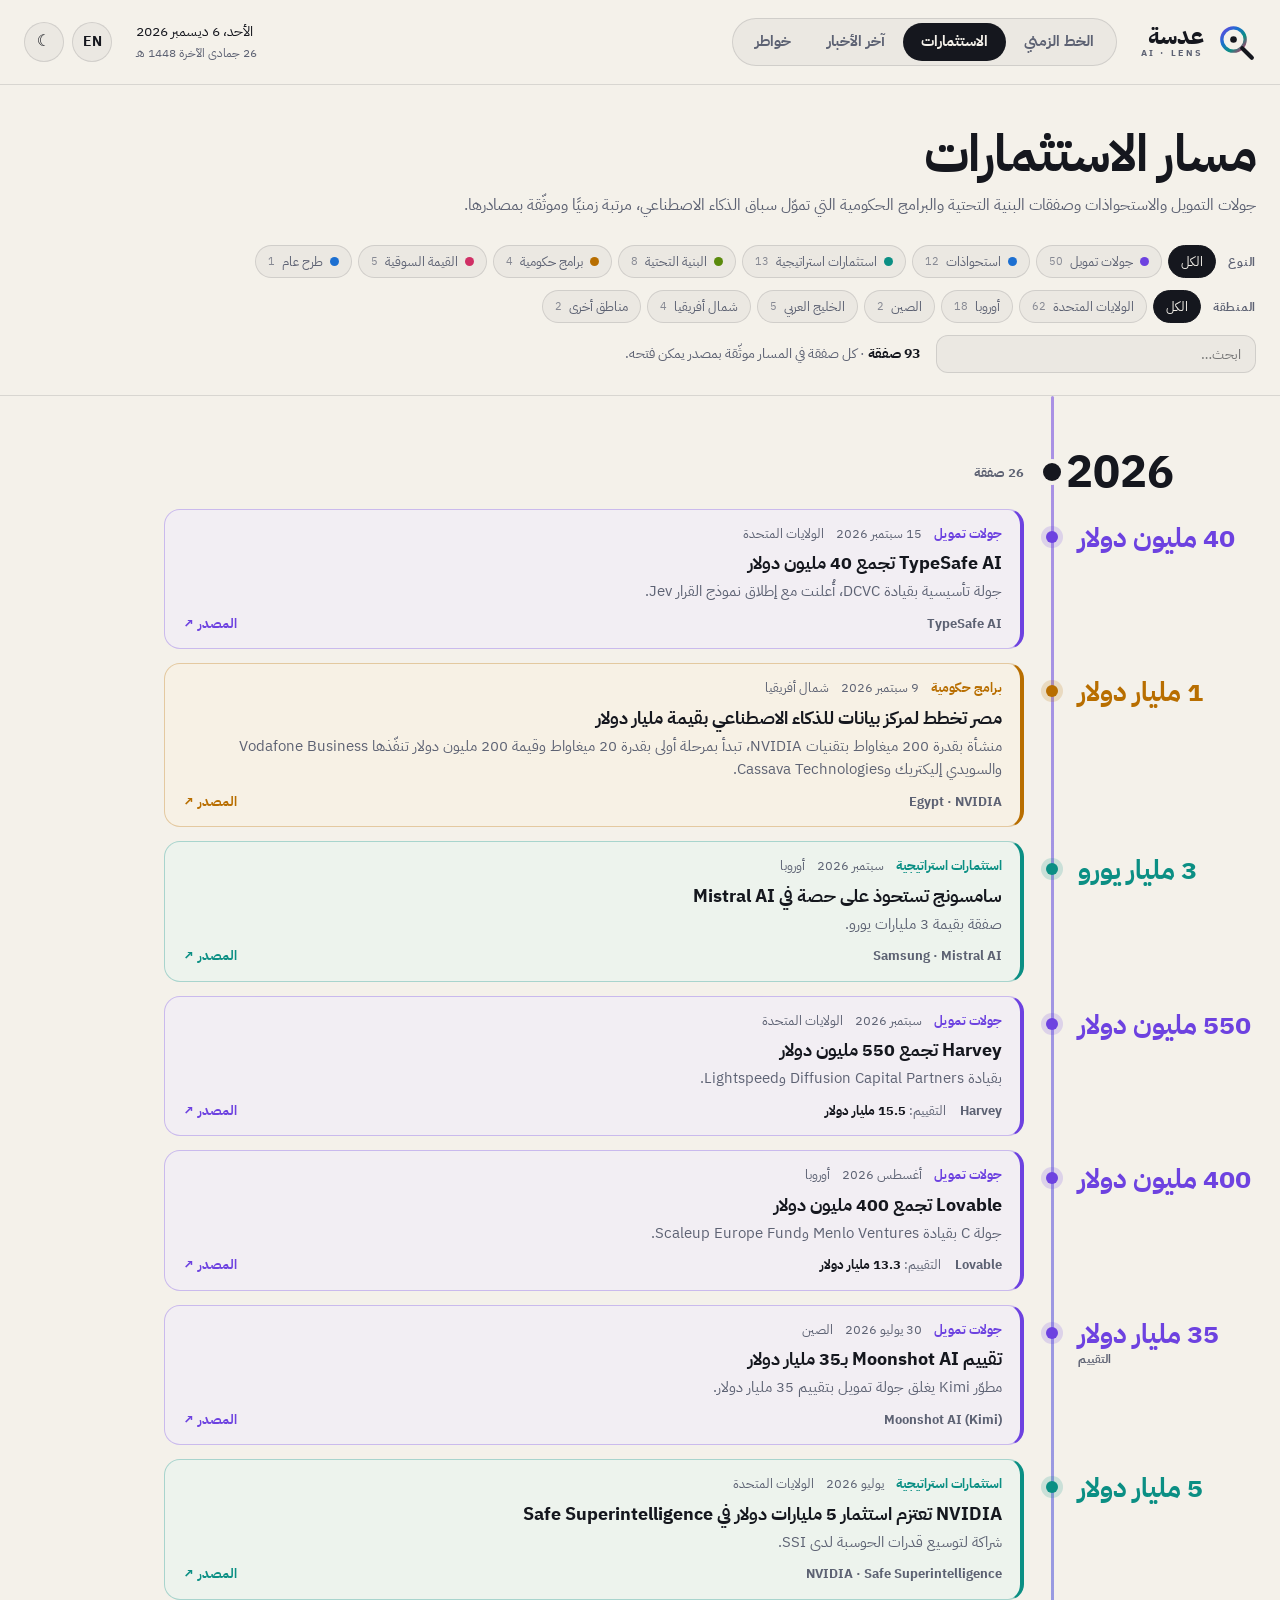
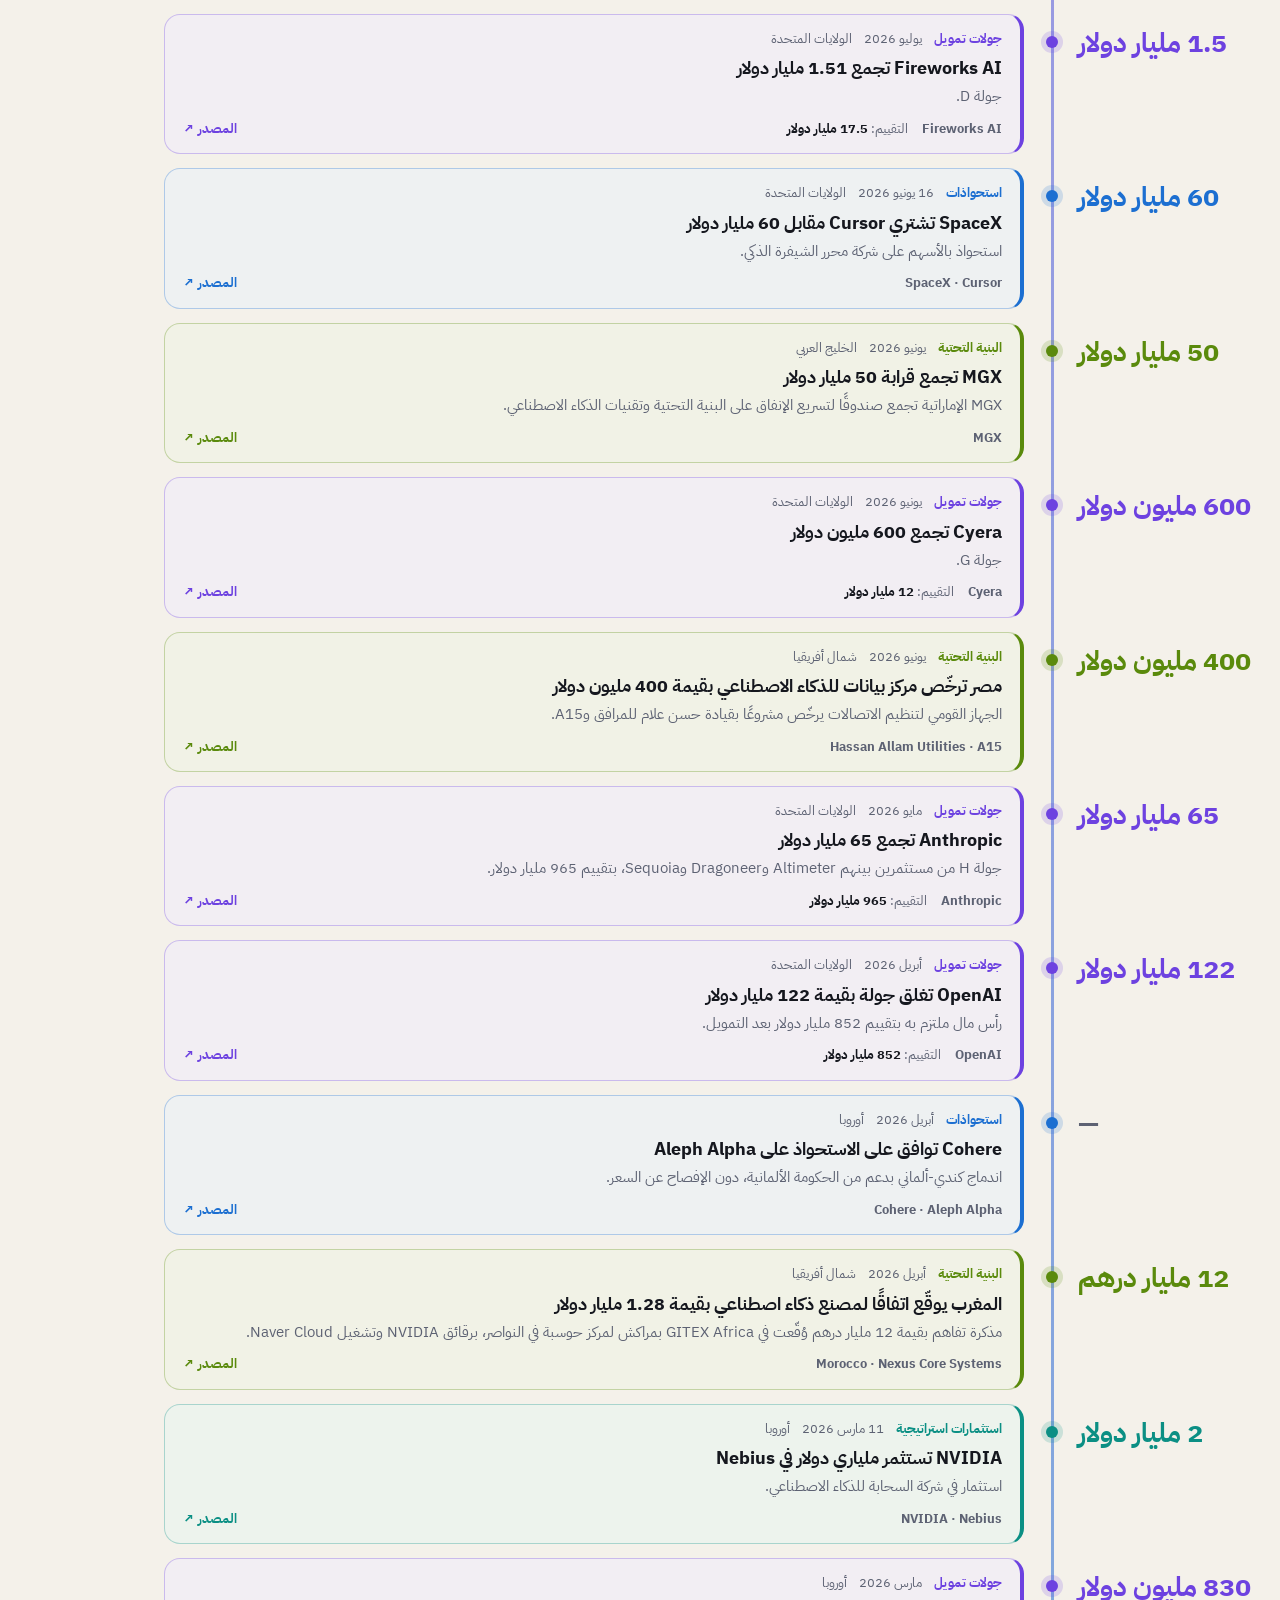
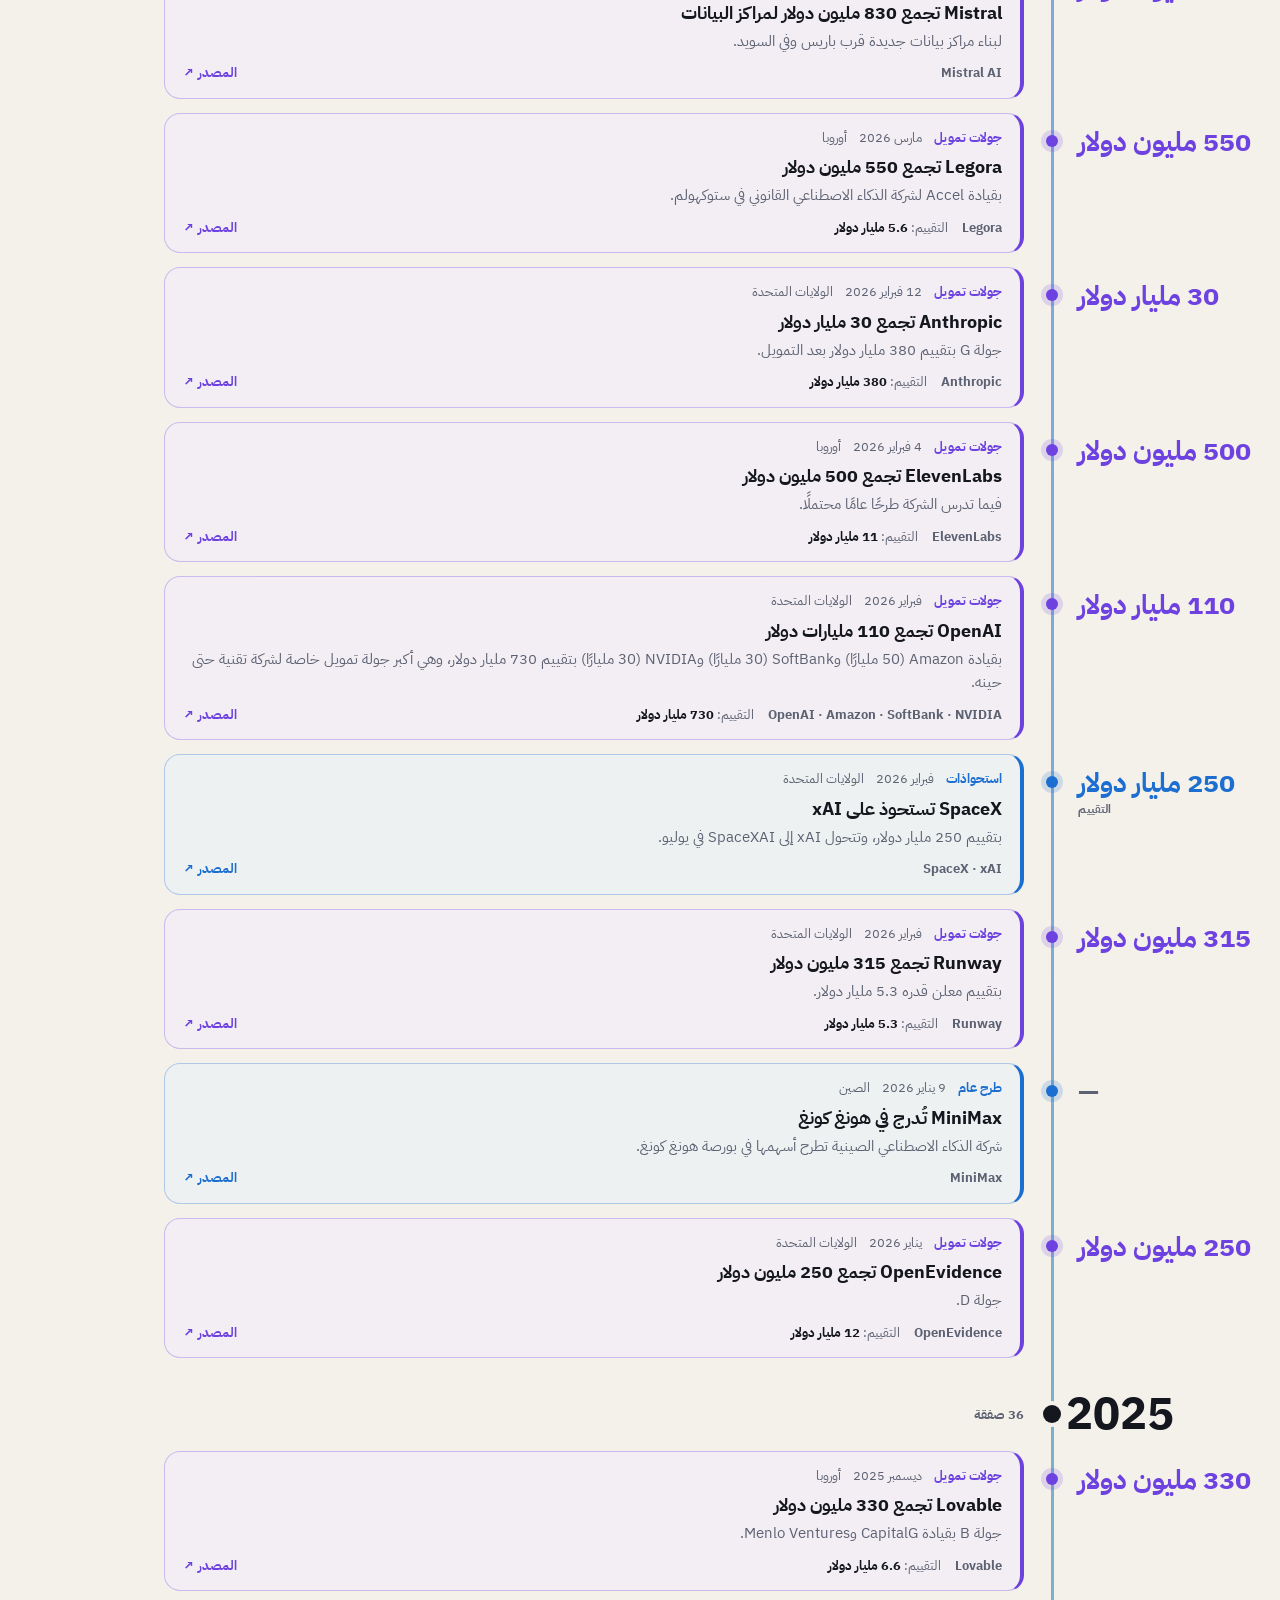
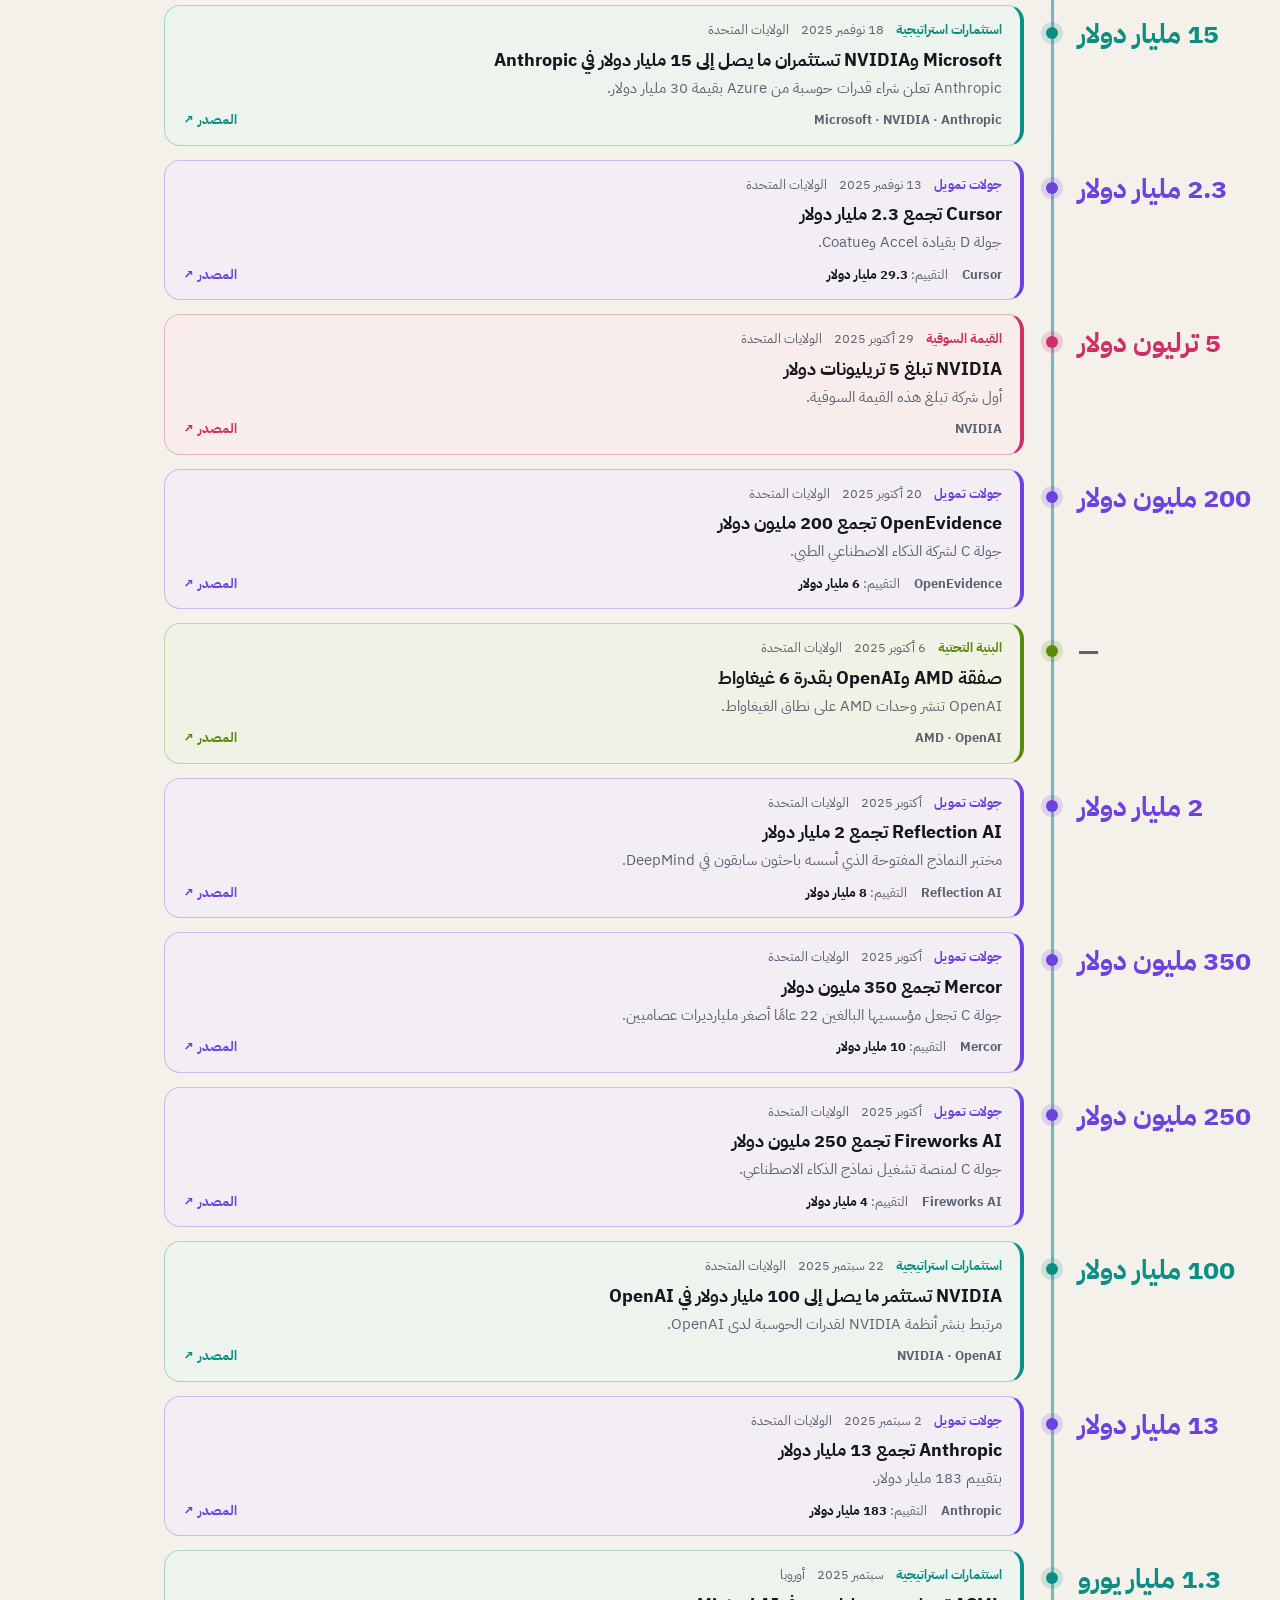
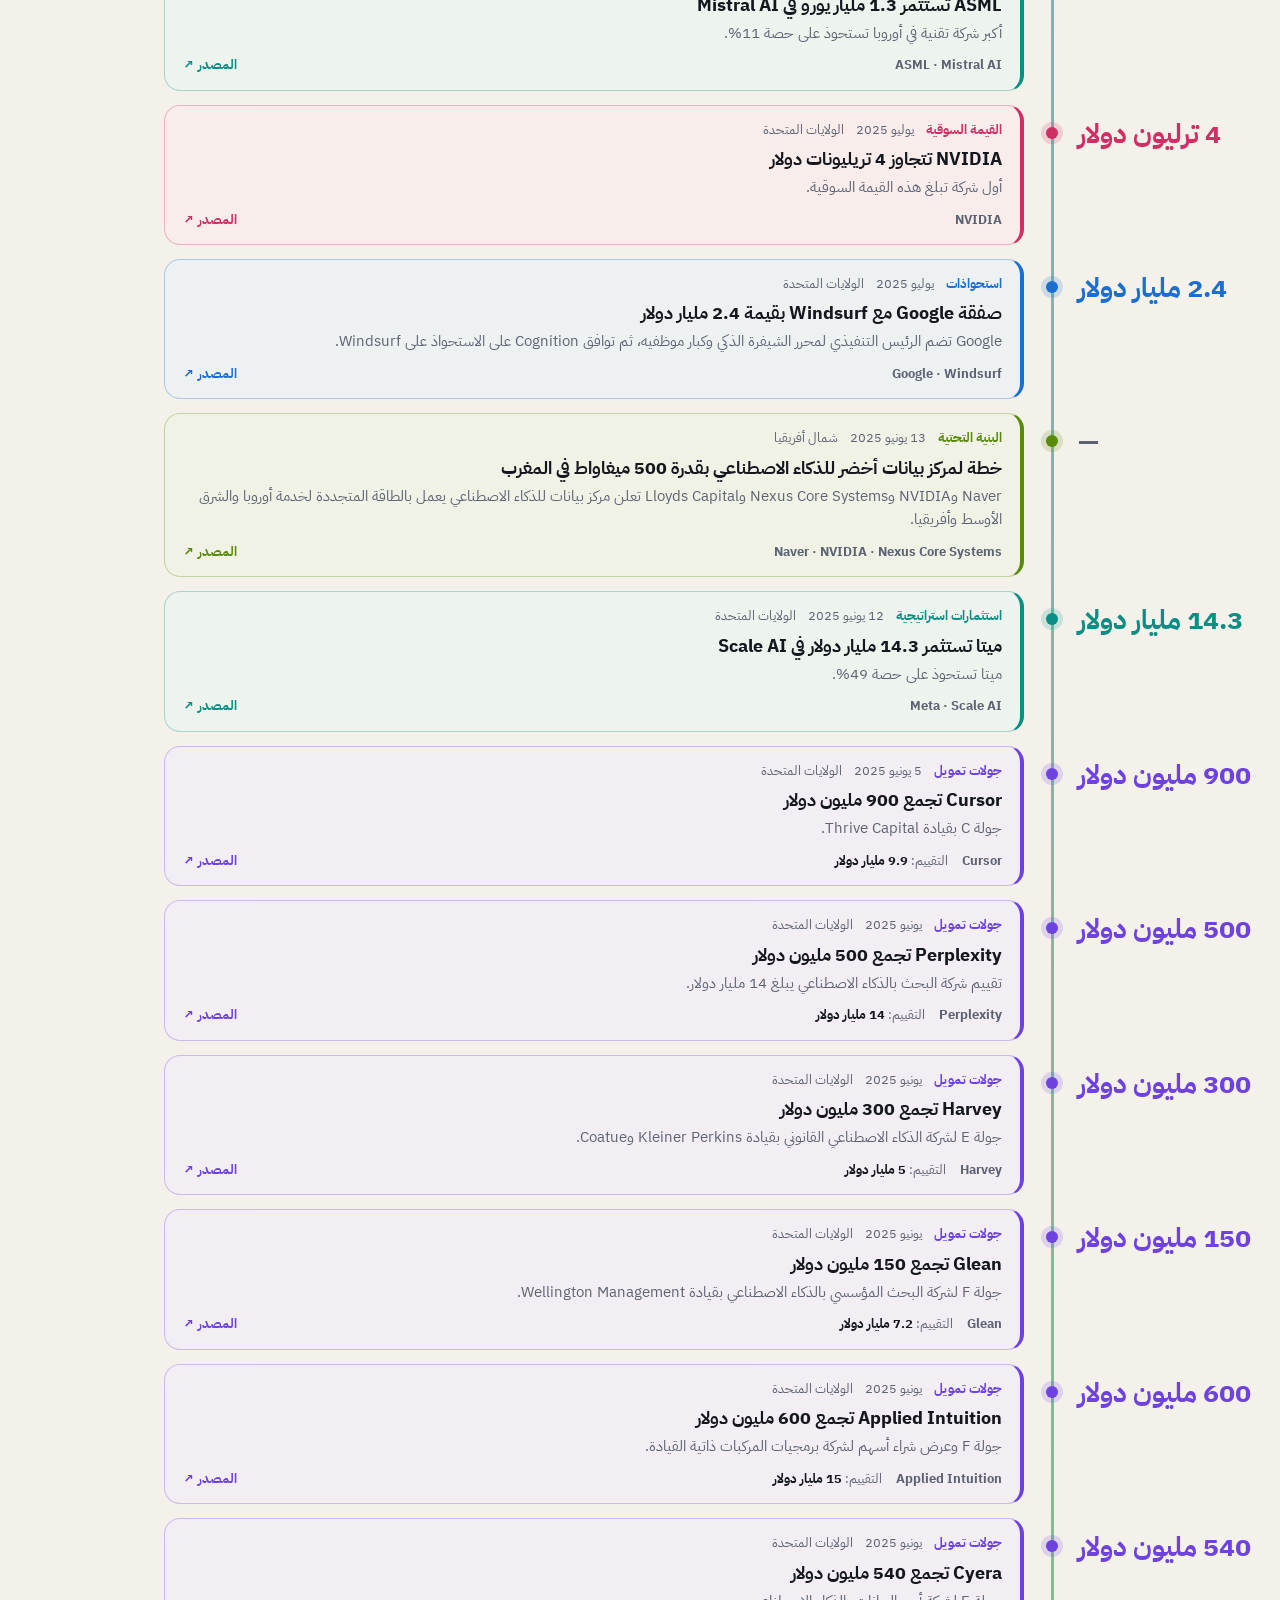
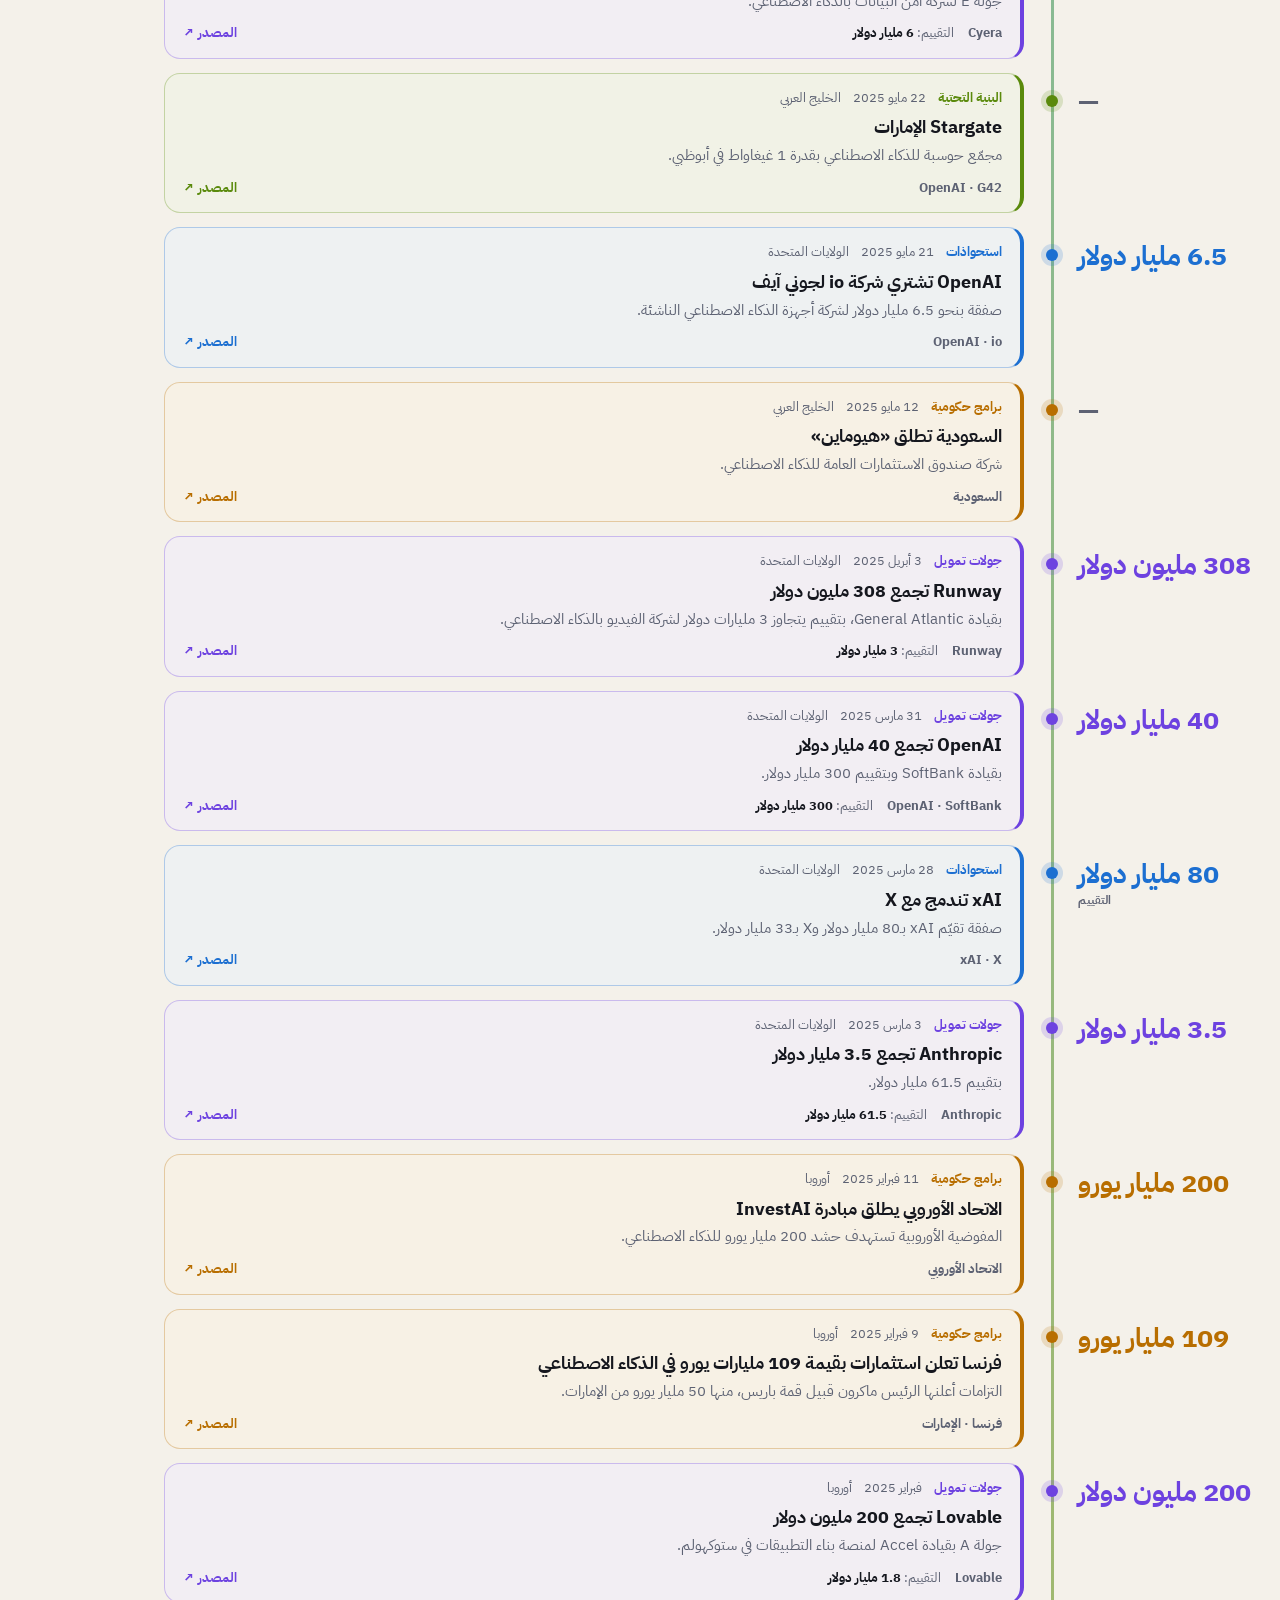
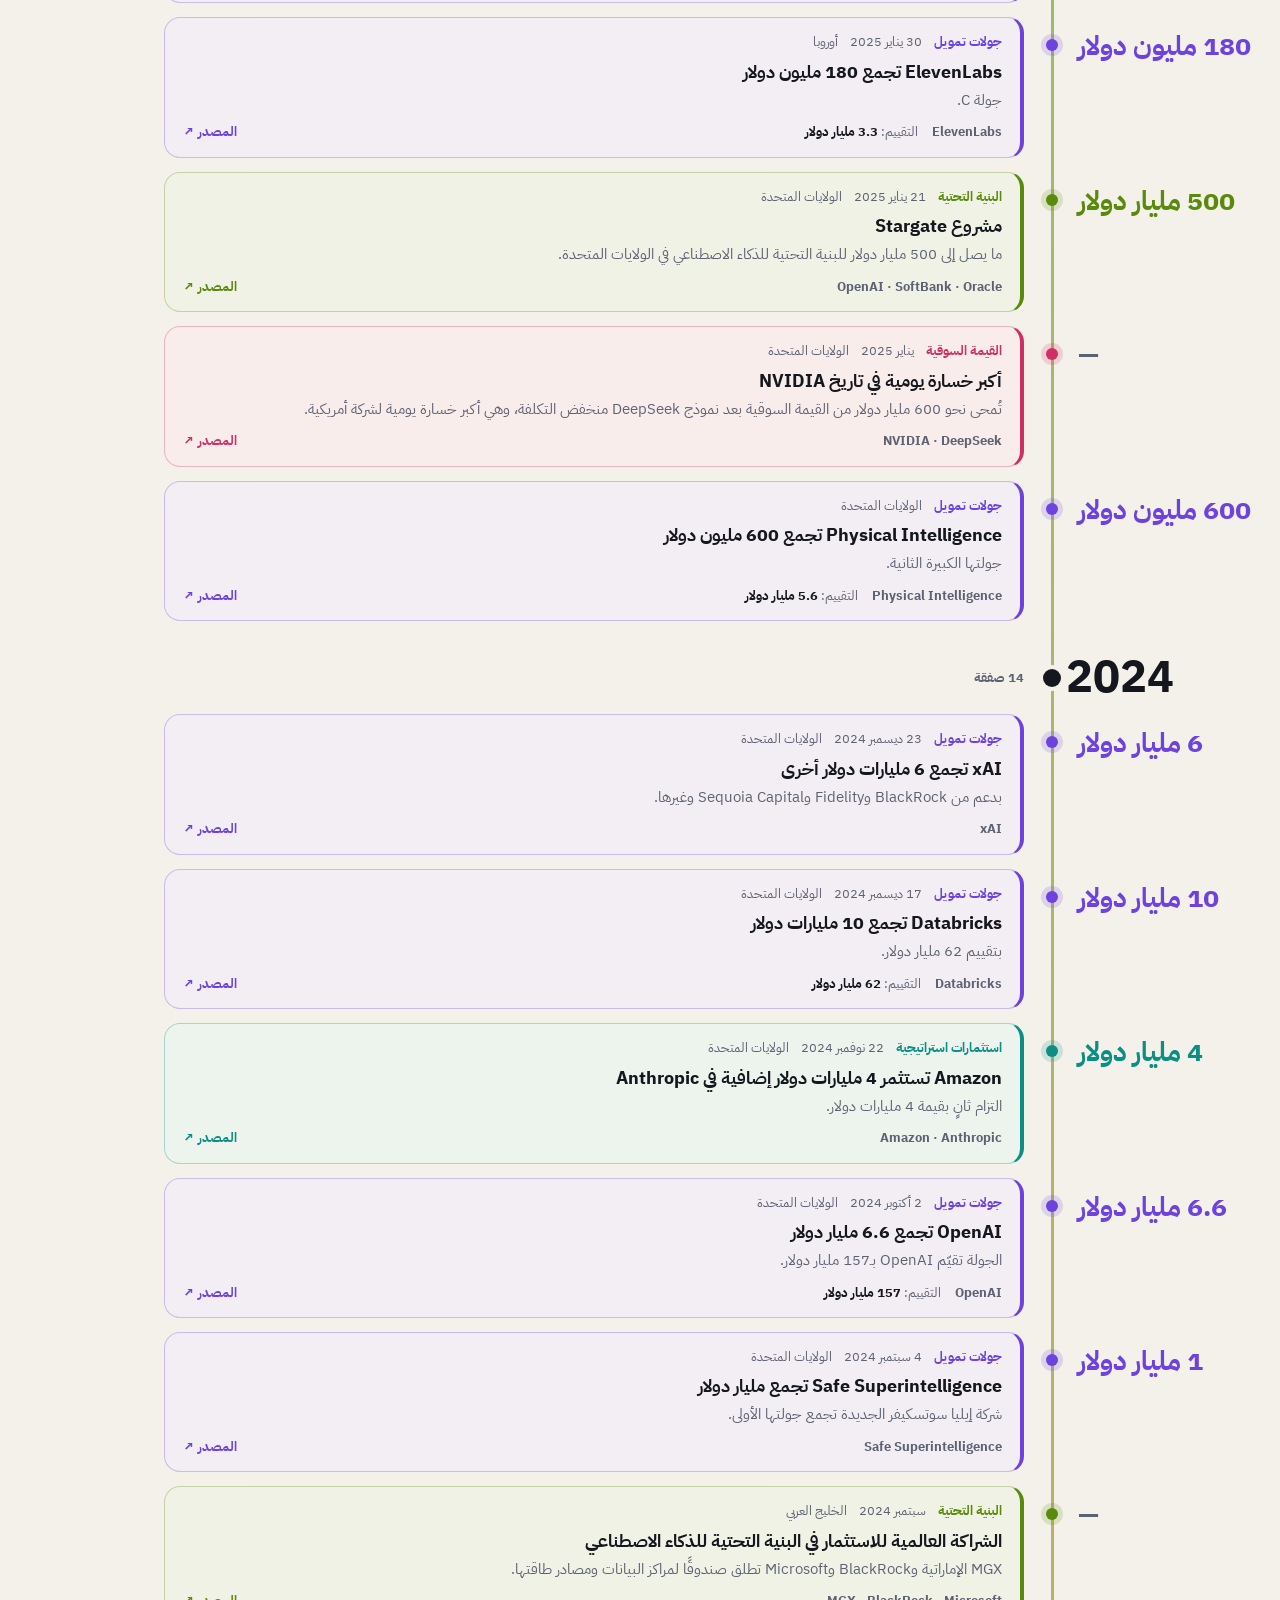
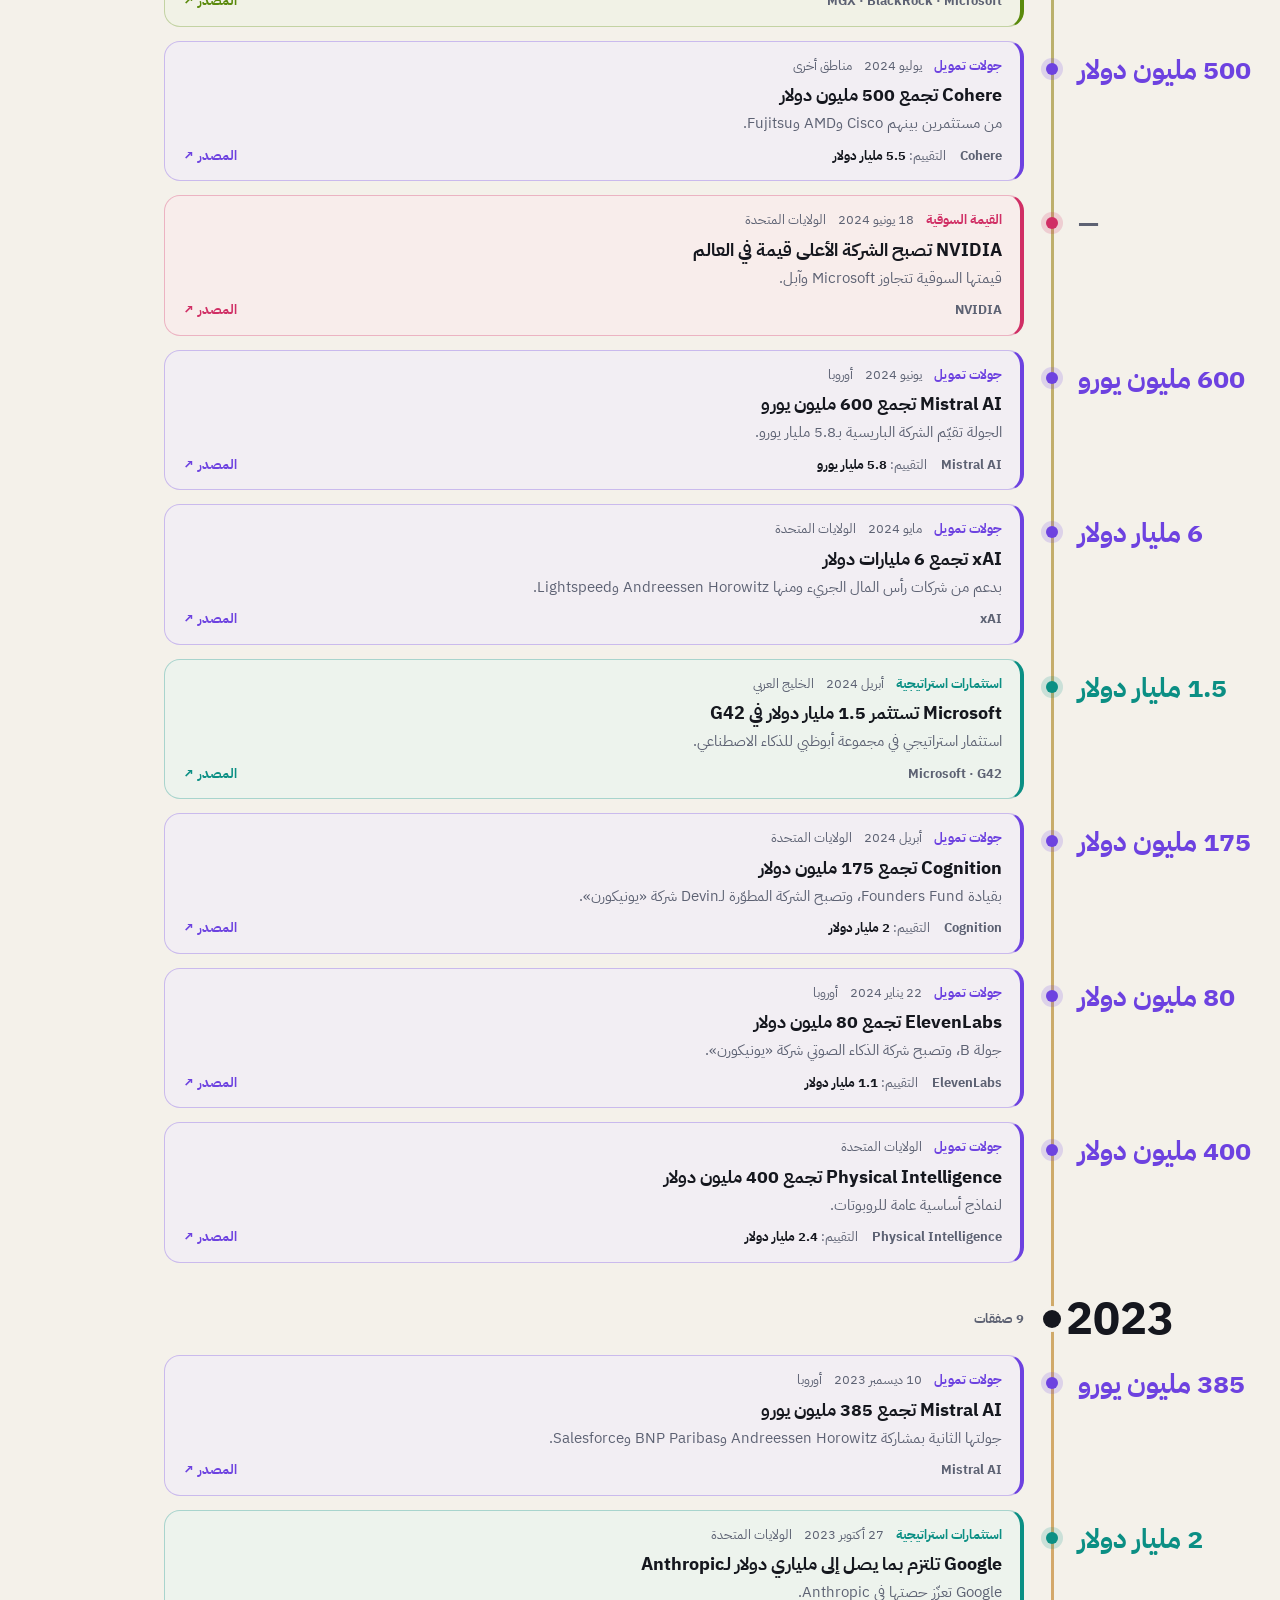
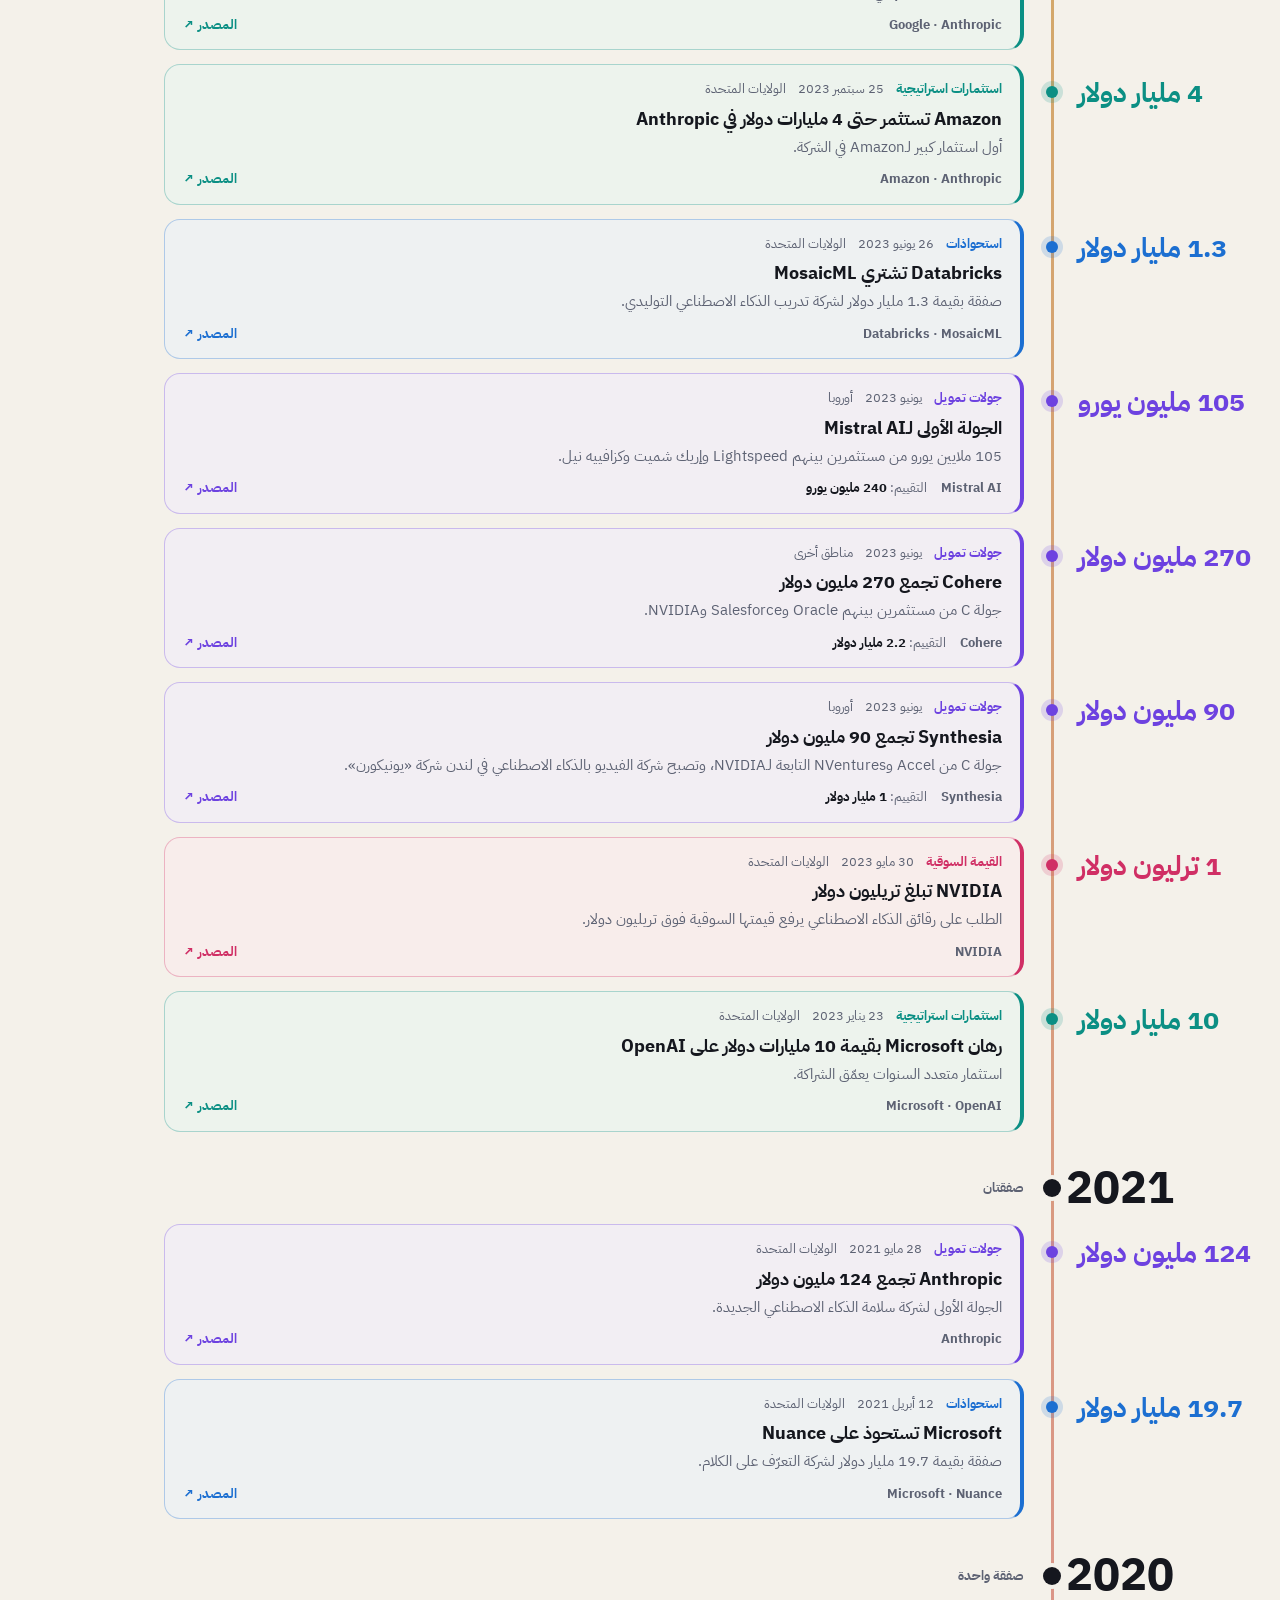
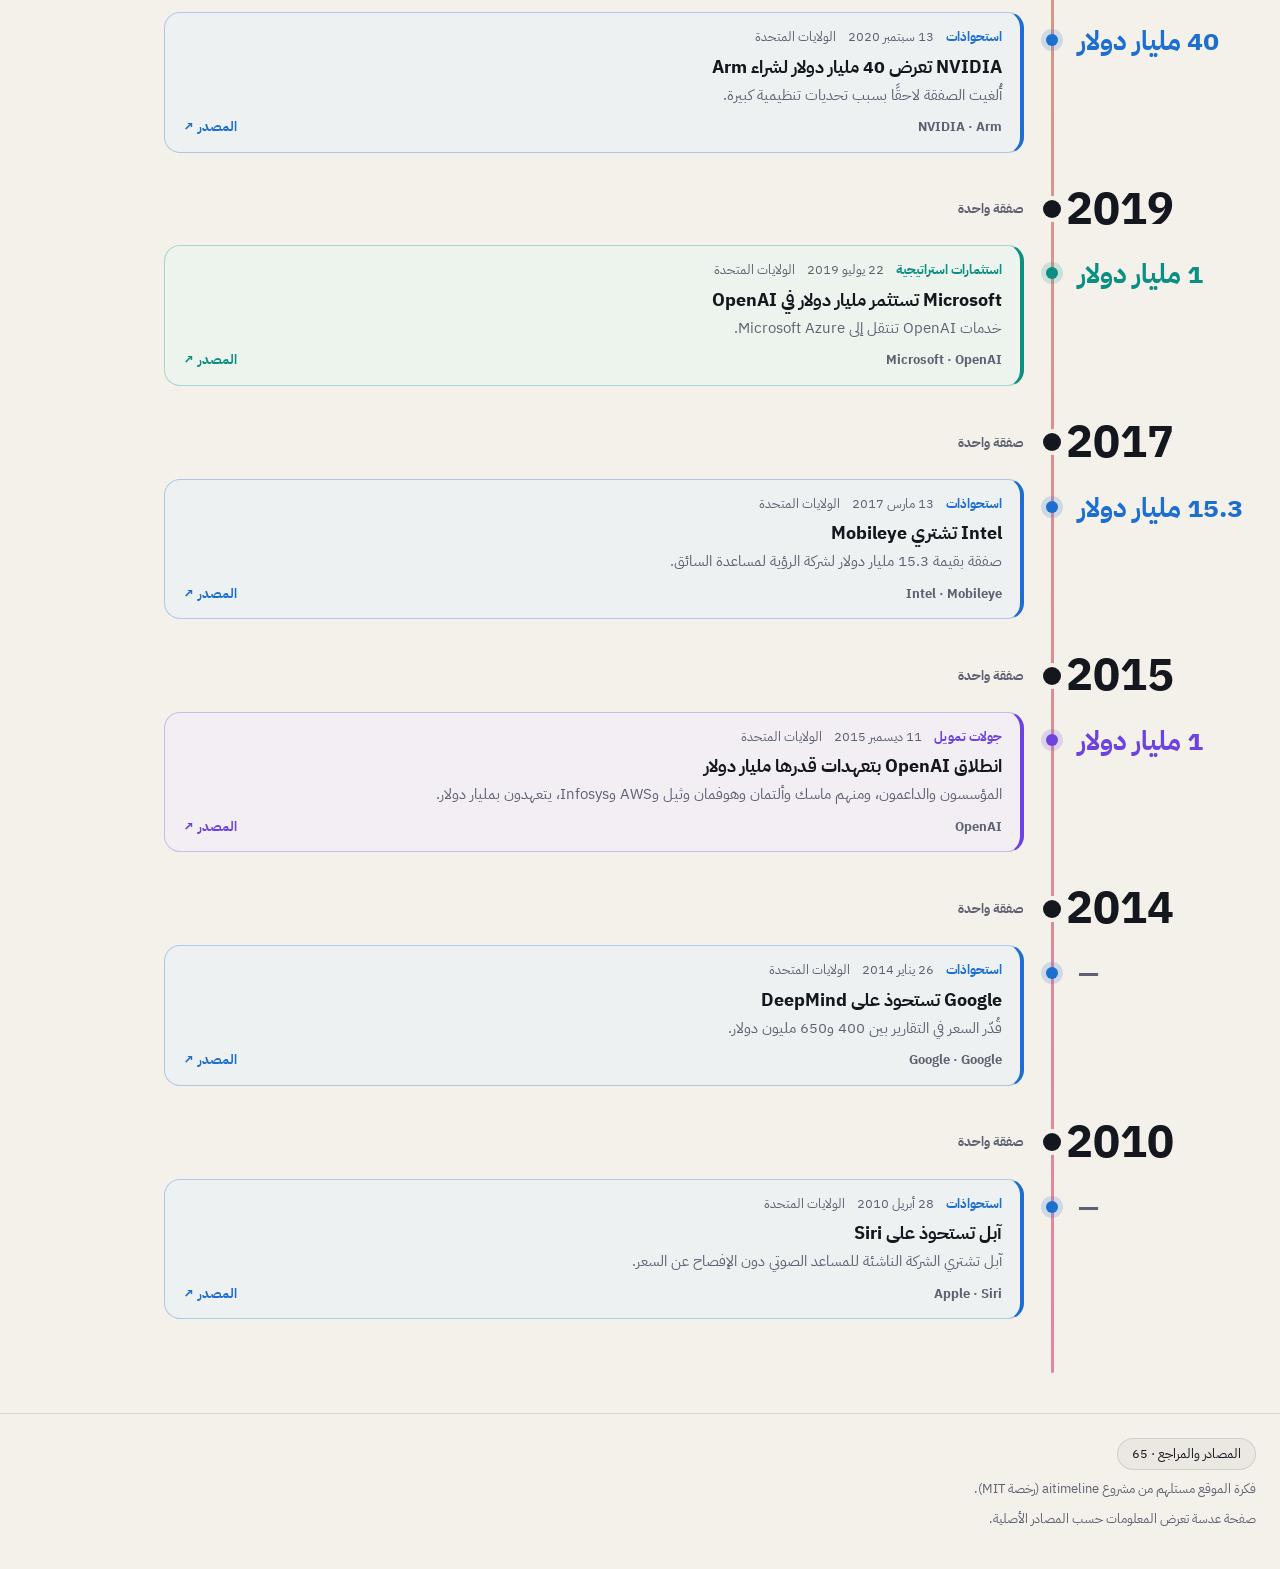
==== invest.html @ a53b76f1 "Rename the Arabic label of the Reflections page to خواطر Co-Authored-By: Claude Opus 5.5 <noreply@an" ====
<!doctype html>
<html lang="ar" dir="rtl" data-theme="dark">
<head>
  <meta charset="utf-8">
  <meta name="viewport" content="width=device-width, initial-scale=1">
  <meta http-equiv="Content-Security-Policy" content="default-src 'self'; script-src 'self'; style-src 'self'; style-src-attr 'unsafe-inline'; img-src 'self' data:; font-src 'self'; connect-src 'self'; object-src 'none'; base-uri 'self'; form-action 'none'">
  <meta name="referrer" content="strict-origin-when-cross-origin">
  <title>عدسة — مسار استثمارات الذكاء الاصطناعي</title>
  <meta name="description" content="AI evolves at breakneck speed. AI Lens tracks the acceleration in real time—mapping every major model release, research breakthrough, and industry milestone on a single interactive timeline.">
  <link rel="icon" href="favicon.svg" type="image/svg+xml">
  <script src="assets/js/boot.js"></script>
  <link rel="stylesheet" href="assets/css/app.css">
</head>
<body class="page-invest">
  <header class="top">
    <a class="brand" data-nav="./" href="./">
      <svg class="logo" viewBox="0 0 48 48" aria-hidden="true">
        <defs><linearGradient id="spec" x1="0" y1="0" x2="1" y2="1">
          <stop offset="0" stop-color="var(--c-models)"/><stop offset=".33" stop-color="var(--c-products)"/>
          <stop offset=".66" stop-color="var(--c-research)"/><stop offset="1" stop-color="var(--c-society)"/>
        </linearGradient></defs>
        <circle cx="21" cy="21" r="14" fill="none" stroke="url(#spec)" stroke-width="4"/>
        <path d="M31.5 31.5 L43 43" stroke="currentColor" stroke-width="5" stroke-linecap="round"/>
        <circle cx="21" cy="21" r="4" fill="currentColor"/>
      </svg>
      <span class="brand-name"><b data-i18n="brand">عدسة</b><small>AI · LENS</small></span>
    </a>
    <nav class="tabs" aria-label="pages">
      <a data-nav="./" href="./"  data-i18n="navTimeline">الخط الزمني</a>
      <a data-nav="invest.html" href="invest.html" aria-current="page" data-i18n="navInvest">الاستثمارات</a>
      <a data-nav="news.html" href="news.html" data-i18n="navNews">آخر الأخبار</a>
      <a data-nav="reflections.html" href="reflections.html" data-i18n="navReflections">خواطر</a>
    </nav>
    <div class="today"><span id="dateG"></span><span id="dateH" class="hijri"></span></div>
    <div class="actions">
      <button id="langBtn" class="icon-btn lang" type="button">EN</button>
      <button id="themeBtn" class="icon-btn" type="button" data-i18n-label="themeLabel">☀</button>
    </div>
  </header>

  <section class="hero">
    <h1 data-i18n="heroInvest"></h1>
    <p class="sub" data-i18n="subInvest"></p>
  </section>

  <section class="filters" aria-label="filters">
    <div class="frow"><span class="flabel" data-i18n="typeLabel"></span><div id="typeChips" class="chips" role="group" data-i18n-label="typeLabel"></div></div>
    <div class="frow"><span class="flabel" data-i18n="regionLabel"></span><div id="regionChips" class="chips" role="group" data-i18n-label="regionLabel"></div></div>
    <div class="toolbar">
      <input id="search" class="search" type="search" data-i18n-ph="search" data-i18n-label="search" autocomplete="off">
      <p class="stats"><b id="count"></b> · <span data-i18n="verifiedNote"></span></p>
    </div>
  </section>

  <main>
    <section id="newsDeals" class="news-deals" hidden>
      <h2 data-i18n="newsDeals"></h2>
      <p class="muted" data-i18n="newsDealsSub"></p>
      <ul id="newsDealsList"></ul>
    </section>
    <div id="track" class="track"></div>
  </main>

  <footer class="foot">
    <div class="foot-row"><button id="sourcesBtn" class="btn small" type="button"></button><span id="sourcesNote" class="muted"></span></div>
    <p class="muted" data-i18n="credits"></p>
    <p class="muted" data-i18n="footer"></p>
  </footer>
  <button id="toTop" class="to-top" type="button" data-i18n-label="toTop" hidden>
    <svg viewBox="0 0 24 24" fill="none" stroke="currentColor" stroke-width="2.2" stroke-linecap="round" stroke-linejoin="round" aria-hidden="true"><path d="M12 19V5M5 12l7-7 7 7"/></svg>
  </button>
  <script type="module" src="assets/js/invest.js"></script>
</body>
</html>
---- assets/css/app.css ----
/* Ai-Lens — spectrum on ink. Shared by the timeline and news pages. */

@font-face {
  font-family: 'Plex Arabic';
  src: url('../fonts/ibm-plex-sans-arabic-regular.ttf') format('truetype');
  font-weight: 400 500; font-display: swap;
}
@font-face {
  font-family: 'Plex Arabic';
  src: url('../fonts/ibm-plex-sans-arabic-bold.ttf') format('truetype');
  font-weight: 600 800; font-display: swap;
}

:root {
  --font: 'Plex Arabic', system-ui, -apple-system, 'Segoe UI', sans-serif;
  --gutter: 24px;
  --radius: 22px;
}

:root[data-theme='dark'] {
  color-scheme: dark;
  --bg: #08090e;
  --surface: #11141d;
  --panel: rgba(255, 255, 255, .04);
  --panel-hi: rgba(255, 255, 255, .08);
  --line: rgba(255, 255, 255, .10);
  --line-strong: rgba(255, 255, 255, .22);
  --text: #eceff7;
  --muted: #8f97ab;
  --on-cat: #08090e;
  --c-models: #b197fc;
  --c-products: #6cb6ff;
  --c-research: #3ee0c5;
  --c-business: #b5e853;
  --c-policy: #ffc247;
  --c-society: #ff7a93;
}

:root[data-theme='light'] {
  color-scheme: light;
  --bg: #f4f1ea;
  --surface: #fbf9f4;
  --panel: rgba(20, 22, 30, .035);
  --panel-hi: rgba(20, 22, 30, .07);
  --line: rgba(20, 22, 30, .12);
  --line-strong: rgba(20, 22, 30, .28);
  --text: #15171e;
  --muted: #5d6273;
  --on-cat: #ffffff;
  --c-models: #6d42e0;
  --c-products: #1c6fd1;
  --c-research: #0b8f84;
  --c-business: #5a8a0c;
  --c-policy: #b86e00;
  --c-society: #d02f65;
}

* { box-sizing: border-box; }
html { -webkit-text-size-adjust: 100%; }
body {
  margin: 0;
  overflow-x: hidden;
  font-family: var(--font);
  background: var(--bg);
  color: var(--text);
  line-height: 1.6;
  min-height: 100vh;
}
button, input, select { font: inherit; color: inherit; }
button { cursor: pointer; }
a { color: inherit; }
:focus-visible { outline: 2px solid var(--c-products); outline-offset: 2px; }
.muted { color: var(--muted); }
.cat { color: var(--cat); font-weight: 700; }

/* ── header ─────────────────────────────────────────────── */
.top {
  display: grid;
  grid-template-columns: auto auto 1fr auto;
  align-items: center;
  gap: 24px;
  padding: 18px var(--gutter);
  border-bottom: 1px solid var(--line);
}
.brand { display: flex; align-items: center; gap: 12px; text-decoration: none; }
.logo { width: 40px; height: 40px; color: var(--text); flex: none; }
.brand-name { display: flex; flex-direction: column; line-height: 1.05; }
.brand-name b { font-size: 1.45rem; }
.brand-name small { font-size: .58rem; letter-spacing: .28em; color: var(--muted); font-weight: 600; }
.tabs { display: inline-flex; padding: 4px; border: 1px solid var(--line); border-radius: 999px; background: var(--panel); }
.tabs a { padding: 7px 18px; border-radius: 999px; text-decoration: none; font-size: .92rem; color: var(--muted); font-weight: 600; }
.tabs a:hover { color: var(--text); }
.tabs a[aria-current='page'] { background: var(--text); color: var(--bg); }
.today { justify-self: end; display: flex; flex-direction: column; text-align: end; font-size: .86rem; }
.today .hijri { color: var(--muted); font-size: .78rem; }
.actions { display: flex; gap: 8px; }
.icon-btn {
  width: 40px; height: 40px; border-radius: 50%; border: 1px solid var(--line);
  background: var(--panel); display: grid; place-items: center; font-size: 1rem;
}
.icon-btn:hover { background: var(--panel-hi); }
.icon-btn.lang { font-weight: 700; font-size: .85rem; }

/* ── hero + filters ─────────────────────────────────────── */
.hero { padding: 40px var(--gutter) 8px; }
.hero h1 { margin: 0; font-size: clamp(2rem, 4vw, 3.2rem); line-height: 1.15; letter-spacing: -.01em; }
.hero .sub { margin: 10px 0 0; color: var(--muted); max-width: none; font-size: 1rem; text-wrap: pretty; }

.filters {
  display: flex; flex-wrap: wrap; align-items: flex-start; gap: 12px 28px;
  padding: 18px var(--gutter) 22px; border-bottom: 1px solid var(--line);
}
.frow { display: flex; align-items: baseline; gap: 12px; min-width: 0; }
.flabel { font-size: .74rem; font-weight: 700; color: var(--muted); letter-spacing: .06em; white-space: nowrap; }
.chips { display: flex; flex-wrap: wrap; gap: 6px; }
.chip {
  display: inline-flex; align-items: center; gap: 7px; padding: 5px 12px; border-radius: 999px;
  border: 1px solid var(--line); background: var(--panel); font-size: .82rem; color: var(--muted);
  transition: background .15s, color .15s, border-color .15s;
}
.chip:hover { color: var(--text); }
.chip i { width: 9px; height: 9px; border-radius: 50%; background: var(--cat); }
.chip small { font-size: .7rem; opacity: .7; font-variant-numeric: tabular-nums; }
.chip[aria-pressed='true'] { background: var(--text); color: var(--bg); border-color: var(--text); }
.chip[style][aria-pressed='true'] { background: color-mix(in srgb, var(--cat) 22%, transparent); color: var(--text); border-color: var(--cat); }
.toolbar { flex-basis: 100%; display: flex; align-items: center; gap: 16px; flex-wrap: wrap; }
.toolbar .stats { margin: 0; font-size: .9rem; color: var(--muted); }
.toolbar .stats b { color: var(--text); }
.search {
  height: 38px; width: min(320px, 100%); border-radius: 12px;
  border: 1px solid var(--line); background: var(--panel); padding: 0 14px; font-size: .88rem;
}

main { padding: 0 var(--gutter); }
.empty, .error { padding: 40px 0; color: var(--muted); text-align: center; list-style: none; }
.error { color: var(--c-society); }

.impact { display: inline-flex; gap: 4px; align-items: center; }
.impact i { width: 7px; height: 7px; border-radius: 50%; background: var(--cat, var(--text)); opacity: .22; }
.impact i.on { opacity: 1; }
.badge {
  display: inline-block; margin-inline-start: 8px; padding: 0 6px; border-radius: 5px;
  font-size: .62rem; font-weight: 700; border: 1px solid var(--line); color: var(--muted); vertical-align: middle;
}
.btn {
  height: 42px; padding: 0 22px; border-radius: 999px; border: 1px solid var(--line);
  background: var(--panel); font-size: .9rem; display: inline-flex; align-items: center; gap: 8px;
}
.btn:hover { background: var(--panel-hi); }
.btn.small { height: 32px; padding: 0 14px; font-size: .8rem; }

/* ── timeline: the snake ────────────────────────────────── */
.snake { position: relative; padding: 170px 0 140px; }
.snake-svg { position: absolute; left: 0; top: 0; pointer-events: none; overflow: visible; }
.snake-svg path { fill: none; stroke-linecap: round; stroke-linejoin: round; }
.snake-svg .base { stroke: url(#spectrum); stroke-width: 6; opacity: .2; }
.snake-svg .progress { stroke: url(#spectrum); stroke-width: 6; }
.snake-svg .glow { stroke: url(#spectrum); stroke-width: 16; opacity: .28; filter: blur(8px); }
.snake-svg .future, .snake-svg .tail { stroke: var(--muted); stroke-width: 4; stroke-dasharray: 1 11; }
.snake-svg .end { fill: var(--muted); }
/* The "Future" label sits above the point where the dotted lead-in starts. */
.snake-tag.future-tag { transform: translate(-50%, calc(-100% - 10px)); }
.snake-tag {
  position: absolute; transform: translateX(-50%); display: flex; flex-direction: column; align-items: center;
  text-align: center; font-size: .8rem; color: var(--muted); white-space: nowrap; line-height: 1.3;
}
.snake-tag b {
  font-size: 1rem; font-weight: 800;
  background: linear-gradient(90deg, var(--c-models), var(--c-products), var(--c-research));
  -webkit-background-clip: text; background-clip: text; color: transparent;
}

.snake-grid {
  --cols: 3;
  list-style: none; margin: 0; padding: 0 64px; position: relative;
  display: grid; grid-template-columns: repeat(var(--cols), minmax(0, 1fr));
  column-gap: 40px; row-gap: 64px; align-items: start;
}
.stop { display: flex; flex-direction: column; align-items: center; gap: 20px; }
.node {
  position: relative; z-index: 1; flex: none;
  width: 58px; height: 58px; border-radius: 50%;
  display: grid; place-items: center;
  background: var(--bg); color: var(--cat);
  border: 2px solid color-mix(in srgb, var(--cat) 55%, var(--line));
  transition: background .35s, color .35s, box-shadow .35s;
}
.node svg { width: 26px; height: 26px; }
.stop.reached .node {
  background: var(--cat); color: var(--on-cat); border-color: var(--cat);
  box-shadow: 0 0 0 7px color-mix(in srgb, var(--cat) 16%, transparent), 0 0 28px color-mix(in srgb, var(--cat) 45%, transparent);
}
.stop.live .node::after {
  content: ''; position: absolute; inset: -8px; border-radius: 50%;
  border: 2px solid var(--cat); animation: ping 1.8s infinite;
}
@keyframes ping { from { transform: scale(.85); opacity: .9; } to { transform: scale(1.35); opacity: 0; } }

.mcard {
  width: 100%; margin: 0;
  padding: 20px 22px 18px;
  border-radius: var(--radius);
  background: color-mix(in srgb, var(--cat) 7%, var(--surface));
  border: 1.5px solid color-mix(in srgb, var(--cat) 40%, transparent);
  border-inline-start: 6px solid var(--cat);
  transition: opacity .55s ease, transform .55s cubic-bezier(.2, .7, .2, 1), border-color .2s;
}
/* Cards are always visible; only those still below the screen wait to rise in. */
.stop.pre .mcard { opacity: 0; transform: translateY(26px); }
.mcard:hover { border-color: var(--cat); }
.m-meta { margin: 0; display: flex; flex-wrap: wrap; gap: 4px 12px; font-size: .84rem; color: var(--muted); align-items: baseline; }
.live-tag { color: var(--cat); font-weight: 700; font-size: .76rem; }
.m-year { margin: 6px 0 4px; font-size: clamp(2.4rem, 3.4vw, 3.1rem); font-weight: 800; line-height: 1; color: var(--cat); font-variant-numeric: tabular-nums; }
.m-title { margin: 8px 0 6px; font-size: 1.18rem; line-height: 1.45; font-weight: 700; }
.m-sum { margin: 0; color: var(--muted); font-size: .94rem; line-height: 1.7; }
.m-foot { margin: 14px 0 0; display: flex; align-items: center; gap: 12px; font-size: .8rem; color: var(--muted); flex-wrap: wrap; }
.m-org { font-weight: 600; }
.m-foot a { margin-inline-start: auto; color: var(--cat); text-decoration: none; font-weight: 700; }
.m-foot a:hover { text-decoration: underline; }

/* phones: one column, the line runs down the side */
.snake-grid.single { padding: 0; }
.snake-grid.single .stop { flex-direction: row; align-items: flex-start; gap: 14px; }
.snake-grid.single .node { width: 46px; height: 46px; }
.snake-grid.single .node svg { width: 22px; height: 22px; }

/* ── news: vertical alternating timeline ────────────────── */
.feed { padding-bottom: 20px; }
.day-chip { margin: 0; padding: 36px 0 6px; text-align: center; position: relative; z-index: 1; font-size: inherit; }
.day-chip span {
  display: inline-block; padding: 7px 18px; border-radius: 999px;
  background: var(--text); color: var(--bg); font-size: .86rem; font-weight: 700;
}
.zig { position: relative; display: grid; grid-template-columns: 1fr 1fr; }
.zig::before { content: ''; position: absolute; top: 0; bottom: 0; left: 50%; width: 2px; margin-left: -1px; background: var(--line-strong); }
.col { display: flex; flex-direction: column; gap: 40px; padding-top: 26px; min-width: 0; }
.col.b { padding-top: 120px; }
.ev { position: relative; min-width: 0; }
.col.a .ev { padding-inline-end: 48px; }
/* Physical alignment toward the centre line, so a Latin headline inside an
   Arabic page (dir="auto") still hugs the line instead of flipping away. */
[dir='rtl'] .col.a .ev { text-align: left; }
[dir='ltr'] .col.a .ev { text-align: right; }
[dir='rtl'] .col.b .ev { text-align: right; }
[dir='ltr'] .col.b .ev { text-align: left; }
.zig.single .col.b .ev { text-align: start; }
.col.b .ev { padding-inline-start: 48px; }
.ev-head { display: flex; align-items: center; margin-bottom: 14px; }
.col.a .ev-head { margin-inline-end: -54px; }
.col.b .ev-head { margin-inline-start: -54px; flex-direction: row-reverse; }
.ev-icon {
  flex: none; width: 54px; height: 54px; border-radius: 50%; display: grid; place-items: center;
  background: var(--cat); color: var(--on-cat);
  box-shadow: 0 0 0 6px color-mix(in srgb, var(--cat) 14%, transparent);
}
.ev-icon svg { width: 24px; height: 24px; }
.ev-dash { flex: 1; border-top: 2px dashed color-mix(in srgb, var(--cat) 55%, var(--line)); margin: 0 6px; }
.ev-dot { flex: none; width: 12px; height: 12px; border-radius: 50%; background: var(--cat); border: 2px solid var(--bg); box-shadow: 0 0 0 2px var(--cat); }
.ev-kicker { margin: 0 0 6px; font-size: .74rem; font-weight: 700; letter-spacing: .12em; color: var(--muted); text-transform: uppercase; }
.ev-kicker time { font-variant-numeric: tabular-nums; }
.ev-title { margin: 0 0 8px; font-size: 1.22rem; line-height: 1.45; font-weight: 700; }
.ev-title a { text-decoration: none; }
.ev-title a:hover { color: var(--cat); }
.ev-sum { margin: 0; color: var(--muted); font-size: .95rem; line-height: 1.7; display: -webkit-box; -webkit-line-clamp: 4; -webkit-box-orient: vertical; overflow: hidden; }
.ev-foot { margin: 10px 0 0; display: flex; align-items: center; gap: 12px; font-size: .8rem; color: var(--muted); }
.col.a .ev-foot { justify-content: flex-end; }
.ev-src { font-weight: 600; }
.ev-related { margin-top: 8px; font-size: .82rem; }
.ev-related summary { cursor: pointer; color: var(--cat); font-weight: 600; }
.ev-related ul { list-style: none; margin: 8px 0 0; padding: 0; display: grid; gap: 4px; text-align: start; }
.ev-related a { display: block; padding: 6px 10px; border-radius: 10px; background: var(--panel); text-decoration: none; }
.ev-related a:hover { background: var(--panel-hi); }
.ev-related b { margin-inline-end: 6px; }

/* one column: the line moves to the start side, icons sit on it */
.zig.single { grid-template-columns: 1fr; }
.zig.single::before { left: auto; inset-inline-start: 26px; margin: 0; }
.zig.single .col.b { padding-top: 22px; gap: 32px; }
.zig.single .ev { padding-inline-start: 72px; }
.zig.single .ev-head { position: absolute; inset-inline-start: 0; top: 0; margin: 0; }
.zig.single .ev-dash, .zig.single .ev-dot { display: none; }
.more { text-align: center; padding: 30px 0 10px; }

/* ── footer ─────────────────────────────────────────────── */
.foot { margin-top: 40px; padding: 24px var(--gutter) 40px; border-top: 1px solid var(--line); font-size: .84rem; }
.foot-row { display: flex; align-items: center; gap: 14px; flex-wrap: wrap; }
.foot p { margin: 8px 0 0; }


/* ── sources & references dialog ────────────────────────── */
.btn.primary { background: var(--text); color: var(--bg); border-color: transparent; font-weight: 700; }
.link-btn { border: 0; background: none; padding: 0; color: var(--c-products); font-size: .8rem; font-weight: 600; }
.link-btn:hover { text-decoration: underline; }
.src-dialog {
  width: min(980px, calc(100vw - 32px)); max-height: calc(100vh - 48px); padding: 0;
  border: 1px solid var(--line); border-radius: 22px; background: var(--surface); color: var(--text);
  box-shadow: 0 40px 120px rgba(0, 0, 0, .5);
}
.src-dialog::backdrop { background: rgba(5, 6, 10, .6); backdrop-filter: blur(4px); }
.src-head {
  position: sticky; top: 0; z-index: 1; display: flex; align-items: center; justify-content: space-between;
  padding: 20px 24px 12px; background: var(--surface);
}
.src-head h2 { margin: 0; font-size: 1.4rem; }
.src-intro { margin: 0; padding: 0 24px 8px; color: var(--muted); font-size: .9rem; }
.src-sec { padding: 14px 24px; border-top: 1px solid var(--line); }
.src-sec-head { display: flex; align-items: baseline; justify-content: space-between; gap: 12px; flex-wrap: wrap; }
.src-sec h3 { margin: 0; font-size: 1.05rem; }
.src-sec h3 small { color: var(--muted); font-weight: 500; }
.src-sub { margin: 4px 0 10px; color: var(--muted); font-size: .82rem; }
.src-group h4 { margin: 14px 0 6px; font-size: .78rem; color: var(--muted); letter-spacing: .04em; }
.src-list { list-style: none; margin: 0; padding: 0; display: grid; grid-template-columns: repeat(auto-fill, minmax(min(260px, 100%), 1fr)); gap: 4px 12px; }
.src-list label {
  display: flex; align-items: center; gap: 8px; padding: 6px 10px; border-radius: 10px; cursor: pointer; font-size: .88rem;
}
.src-list label:hover { background: var(--panel-hi); }
.src-list input { width: 16px; height: 16px; accent-color: var(--c-products); flex: none; }
.src-list input:not(:checked) ~ .src-name { color: var(--muted); text-decoration: line-through; }
.src-name { flex: 1; min-width: 0; overflow: hidden; text-overflow: ellipsis; white-space: nowrap; }
.src-list small { color: var(--muted); font-variant-numeric: tabular-nums; font-size: .74rem; }
.src-lang { font-size: .62rem; font-weight: 700; border: 1px solid var(--line); border-radius: 5px; padding: 0 5px; color: var(--muted); }
.src-down { color: var(--c-society); font-size: .7rem; }
.src-link { text-decoration: none; color: var(--c-products); font-weight: 700; padding: 0 4px; }
.src-foot { position: sticky; bottom: 0; padding: 14px 24px; border-top: 1px solid var(--line); background: var(--surface); text-align: end; }


/* ── investments: vertical money track ──────────────────── */
.news-deals { margin: 28px 0 8px; padding: 18px 20px; border: 1px solid var(--line); border-radius: var(--radius); background: var(--panel); }
.news-deals h2 { margin: 0; font-size: 1.05rem; }
.news-deals p { margin: 4px 0 10px; font-size: .84rem; }
.news-deals ul { list-style: none; margin: 0; padding: 0; display: grid; grid-template-columns: repeat(auto-fill, minmax(min(340px, 100%), 1fr)); gap: 6px 18px; }
.news-deals a { display: flex; flex-direction: column; text-decoration: none; padding: 6px 0; border-bottom: 1px dashed var(--line); font-size: .92rem; }
.news-deals a:hover span { color: var(--c-products); }
.news-deals small { color: var(--muted); font-size: .74rem; }

.track { --amt-w: 190px; --rail: 28px; position: relative; padding: 20px 0 40px; }
.track::before {
  content: ''; position: absolute; top: 0; bottom: 0; width: 3px; border-radius: 3px;
  inset-inline-start: calc(var(--amt-w) + var(--rail) / 2 - 1.5px);
  background: linear-gradient(180deg, var(--c-models), var(--c-products), var(--c-research), var(--c-business), var(--c-policy), var(--c-society));
  opacity: .55;
}
.year-mark {
  display: grid; grid-template-columns: var(--amt-w) var(--rail) 1fr; align-items: center;
  margin: 34px 0 14px; font-size: inherit;
}
.year-mark span { grid-column: 1; text-align: end; font-size: clamp(2rem, 4vw, 2.8rem); font-weight: 800; line-height: 1; font-variant-numeric: tabular-nums; }
.year-mark small { grid-column: 3; padding-inline-start: 14px; color: var(--muted); font-size: .84rem; font-weight: 600; }
.year-mark::after {
  content: ''; grid-column: 2; grid-row: 1; justify-self: center; width: 18px; height: 18px; border-radius: 50%;
  background: var(--text); box-shadow: 0 0 0 4px var(--bg);
  position: relative; z-index: 1;   /* sit above the rail */
}
.deal { display: grid; grid-template-columns: var(--amt-w) var(--rail) 1fr; align-items: start; margin-bottom: 14px; }
.deal-amt { text-align: end; padding-top: 14px; padding-inline-end: 12px; }
.amt { font-size: 1.7rem; font-weight: 800; color: var(--cat); line-height: 1.1; font-variant-numeric: tabular-nums; unicode-bidi: isolate; }
.amt.none { color: var(--muted); font-weight: 600; }
.amt-cap { display: block; color: var(--muted); font-size: .72rem; font-weight: 600; }
.deal-dot { justify-self: center; margin-top: 22px; width: 12px; height: 12px; border-radius: 50%; background: var(--cat); box-shadow: 0 0 0 5px color-mix(in srgb, var(--cat) 18%, transparent); position: relative; z-index: 1; }
.deal-card {
  margin-inline-start: 14px; padding: 14px 18px; border-radius: 16px;
  background: color-mix(in srgb, var(--cat) 6%, var(--surface));
  border: 1px solid color-mix(in srgb, var(--cat) 30%, transparent); border-inline-start: 4px solid var(--cat);
  max-width: 860px;
}
.deal-meta { margin: 0; display: flex; flex-wrap: wrap; gap: 4px 12px; font-size: .8rem; color: var(--muted); }
.deal-title { margin: 6px 0 4px; font-size: 1.12rem; line-height: 1.45; }
.deal-sum { margin: 0; color: var(--muted); font-size: .92rem; }
.deal-foot { margin: 10px 0 0; display: flex; flex-wrap: wrap; align-items: center; gap: 6px 14px; font-size: .8rem; color: var(--muted); }
.deal-org { font-weight: 600; }
.val b { color: var(--text); }
.deal-foot a { margin-inline-start: auto; color: var(--cat); font-weight: 700; text-decoration: none; }
.deal-foot a:hover { text-decoration: underline; }
@media (max-width: 720px) {
  .track { --amt-w: 0px; --rail: 24px; }
  .deal-amt { grid-column: 3; grid-row: 1; text-align: start; padding: 0 0 0 0; margin-inline-start: 14px; }
  .deal-amt + .deal-dot { grid-row: 1; }
  .deal { grid-template-rows: auto auto; }
  .deal-card { grid-column: 3; }
  .deal-dot { grid-column: 2; grid-row: 1; margin-top: 10px; }
  .amt { font-size: 1.35rem; }
  .year-mark { grid-template-columns: 0 var(--rail) 1fr; }
  .year-mark span { grid-column: 3; text-align: start; padding-inline-start: 14px; }
  .year-mark small { grid-column: 3; grid-row: 2; }
}


/* ── reflections: magazine article ───────────────────────── */
.read-progress {
  position: fixed; inset: 0 0 auto 0; height: 3px; z-index: 30; transform: scaleX(0);
  transform-origin: left; background: linear-gradient(90deg, var(--c-models), var(--c-products), var(--c-research), var(--c-policy));
}
[dir='rtl'] .read-progress { transform-origin: right; }
.essay-page { --measure: 42rem; padding-top: 48px; padding-bottom: 40px; }
.kicker {
  max-width: var(--measure); margin: 0 auto 18px; font-size: .78rem; font-weight: 700; letter-spacing: .14em;
  text-transform: uppercase; color: var(--c-models); display: flex; gap: 10px; align-items: center;
}
.kicker .dot { color: var(--muted); }
.kicker #readTime { color: var(--muted); letter-spacing: .04em; text-transform: none; font-weight: 600; }
.essay-head { max-width: var(--measure); margin: 0 auto; }
.essay-head h1 { margin: 0; font-size: clamp(2.2rem, 5.2vw, 4rem); line-height: 1.12; letter-spacing: -.02em; font-weight: 800; }
.essay-head .standfirst { margin: 18px 0 0; font-size: clamp(1.15rem, 2.2vw, 1.5rem); line-height: 1.5; color: var(--muted); }
.ai-note {
  margin: 26px 0 0; padding: 12px 16px; border-radius: 12px; font-size: .86rem; color: var(--muted);
  background: var(--panel); border-inline-start: 3px solid var(--c-research);
}

.listen {
  max-width: var(--measure); margin: 36px auto 8px; padding: 22px 24px; border-radius: 20px;
  background: linear-gradient(135deg, color-mix(in srgb, var(--c-models) 12%, var(--surface)), color-mix(in srgb, var(--c-research) 10%, var(--surface)));
  border: 1px solid var(--line);
}
.listen-head { display: flex; gap: 14px; align-items: center; }
.listen-icon { flex: none; width: 48px; height: 48px; border-radius: 50%; display: grid; place-items: center; background: var(--text); color: var(--bg); }
.listen-icon svg { width: 24px; height: 24px; }
.listen h2 { margin: 0; font-size: 1.15rem; }
.listen-head p { margin: 2px 0 0; font-size: .88rem; color: var(--muted); }
.listen-tabs { display: flex; flex-wrap: wrap; gap: 6px; margin: 16px 0 12px; }
.listen-tabs button {
  border: 1px solid var(--line); background: var(--panel); border-radius: 999px; padding: 6px 14px;
  font-size: .86rem; display: inline-flex; gap: 8px; align-items: baseline;
}
.listen-tabs button small { color: var(--muted); font-variant-numeric: tabular-nums; }
.listen-tabs button[aria-selected='true'] { background: var(--text); color: var(--bg); border-color: var(--text); }
.listen-tabs button[aria-selected='true'] small { color: inherit; opacity: .75; }
.listen audio { width: 100%; height: 40px; }
.listen-note { margin: 10px 0 0; font-size: .78rem; color: var(--muted); }

.essay { position: relative; max-width: var(--measure); margin: 0 auto; }
/* Show only the text in the page language. boot.js sets <html lang> before the
   first paint, so the other language never flashes; [hidden] is the JS fallback. */
html[lang='ar'] .essay-page [data-lang='en'],
html[lang='en'] .essay-page [data-lang='ar'],
.essay-page [data-lang][hidden] { display: none !important; }
.essay-body { font-size: 1.14rem; line-height: 1.85; }
.essay[lang='en'] .essay-body { font-family: 'Iowan Old Style', 'Palatino Linotype', Palatino, Georgia, 'Times New Roman', serif; font-size: 1.2rem; line-height: 1.75; }
.essay[lang='ar'] .essay-body { line-height: 2.05; }
.essay-body p { margin: 0 0 1.15em; }
.essay-body > p:first-child { font-size: 1.12em; }
.essay[lang='en'] .essay-body > p:first-child::first-letter {
  float: left; font-size: 3.6em; line-height: .9; padding: .06em .08em 0 0; font-weight: 700; color: var(--c-models);
}
.essay-body h2 {
  margin: 2.2em 0 .7em; font-family: var(--font); font-size: 1.55rem; line-height: 1.3; font-weight: 800; scroll-margin-top: 24px;
}
.essay-body h2::before {
  content: ''; display: block; width: 44px; height: 4px; border-radius: 4px; margin-bottom: 14px;
  background: linear-gradient(90deg, var(--c-models), var(--c-research));
}
.essay-body h3 { margin: 1.6em 0 .5em; font-family: var(--font); font-size: 1.2rem; }
.essay-body strong { font-weight: 700; color: var(--text); }
.essay-body ul { margin: 0 0 1.15em; padding-inline-start: 1.2em; }
.closing {
  margin: 2.4em 0 .5em; padding: 28px 30px; border-radius: 20px; font-family: var(--font);
  font-size: clamp(1.35rem, 2.6vw, 1.8rem); line-height: 1.5; font-weight: 800;
  background: var(--panel); border-inline-start: 6px solid var(--c-models);
}
.closing p { margin: 0; }

.essay-toc { font-size: .86rem; margin: 30px 0 34px; padding: 16px 18px; border: 1px solid var(--line); border-radius: 16px; background: var(--panel); }
.essay-toc summary { cursor: pointer; list-style-position: inside; }
.essay-toc[open] summary { margin-bottom: 8px; }
.toc-title { margin: 0; font-weight: 700; font-size: .78rem; letter-spacing: .08em; color: var(--muted); text-transform: uppercase; }
.essay-toc ol { margin: 0; padding: 0; list-style: none; counter-reset: toc; display: grid; gap: 4px; }
.essay-toc li { counter-increment: toc; display: grid; grid-template-columns: 2.2em 1fr; }
.essay-toc li::before { content: counter(toc) "."; color: var(--muted); font-variant-numeric: tabular-nums; }
.essay-toc a { color: var(--muted); text-decoration: none; line-height: 1.5; }
.essay-toc a:hover, .essay-toc a[aria-current] { color: var(--text); }
.essay-toc a[aria-current] { font-weight: 700; }

/* Wide screens: contents list as a sticky sidebar beside the text. */
@media (min-width: 1280px) {
  .essay { max-width: calc(var(--measure) + 600px); display: grid; grid-template-columns: 1fr var(--measure) 1fr; column-gap: 48px; }
  .essay-body { grid-column: 2; }
  .essay-toc {
    grid-column: 1; grid-row: 1; align-self: start; position: sticky; top: 28px; margin: 34px 0 0;
    max-height: calc(100vh - 56px); overflow: auto; background: none; border: 0; padding: 0;
  }
  .essay-toc summary { pointer-events: none; list-style: none; }
  .essay-toc summary::-webkit-details-marker { display: none; }
}

/* ── back to top ───────────────────────────────────────── */
.to-top {
  position: fixed; right: 24px; bottom: 24px; z-index: 20;
  width: 48px; height: 48px; border-radius: 50%; display: grid; place-items: center;
  border: 1px solid var(--line-strong); background: var(--surface); color: var(--text);
  box-shadow: 0 10px 30px rgba(0, 0, 0, .25);
}
.to-top:hover { background: var(--text); color: var(--bg); }
.to-top svg { width: 22px; height: 22px; }
.to-top[hidden] { display: none; }

/* ── responsive ─────────────────────────────────────────── */
@media (max-width: 980px) {
  .top { grid-template-columns: auto 1fr auto; }
  .today { display: none; }
}
@media (max-width: 720px) {
  .top { grid-template-columns: 1fr auto; gap: 14px; }
  .tabs { grid-column: 1 / -1; grid-row: 2; justify-self: stretch; }
  .tabs a { flex: 1; text-align: center; white-space: nowrap; padding: 7px 8px; font-size: .86rem; }
  .hero { padding-top: 26px; }
  .frow { flex-direction: column; gap: 6px; width: 100%; }
  .chips { flex-wrap: nowrap; overflow-x: auto; max-width: 100%; padding-bottom: 4px; scrollbar-width: none; }
  .chip { flex: none; }
  .search { width: 100%; }
  .snake { padding-top: 140px; }
  .day-chip { text-align: start; }
}

@media (prefers-reduced-motion: reduce) {
  *, *::before, *::after { animation: none !important; transition: none !important; }
  .stop.pre .mcard { opacity: 1; transform: none; }
}
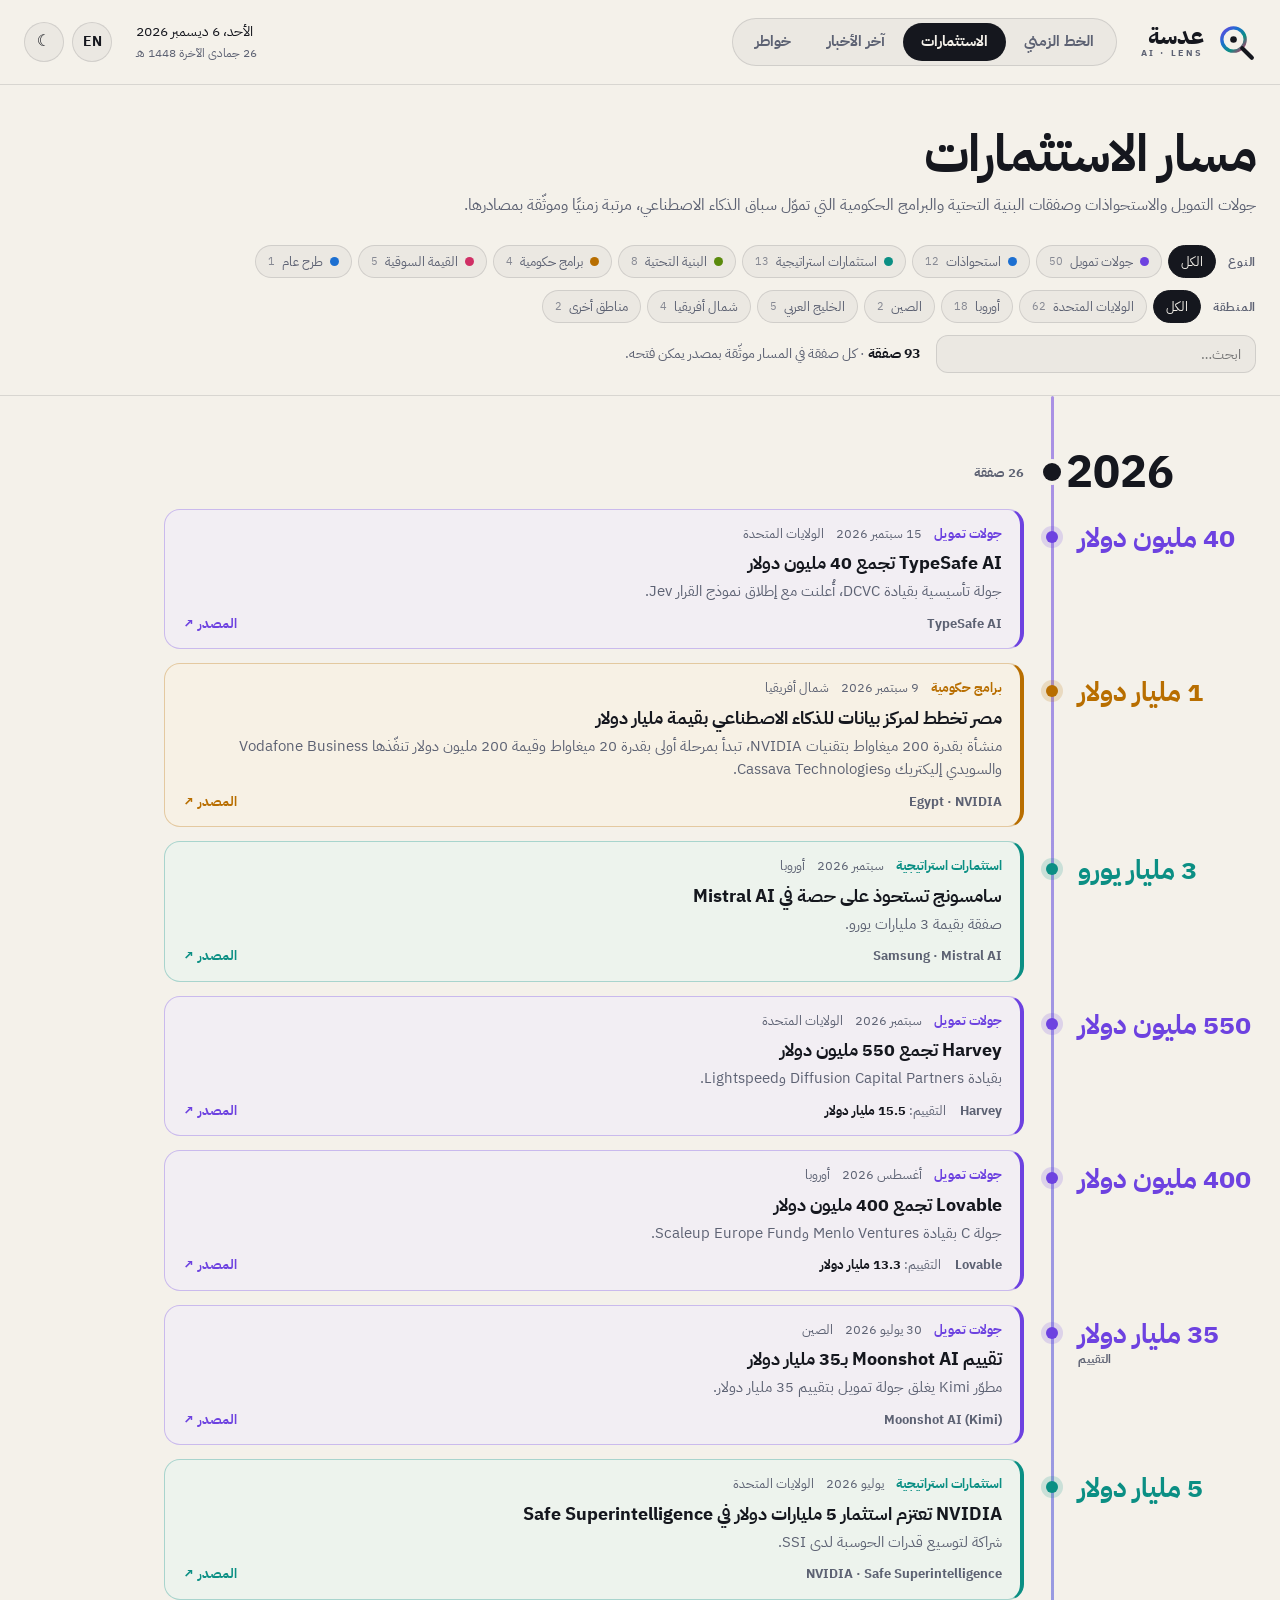
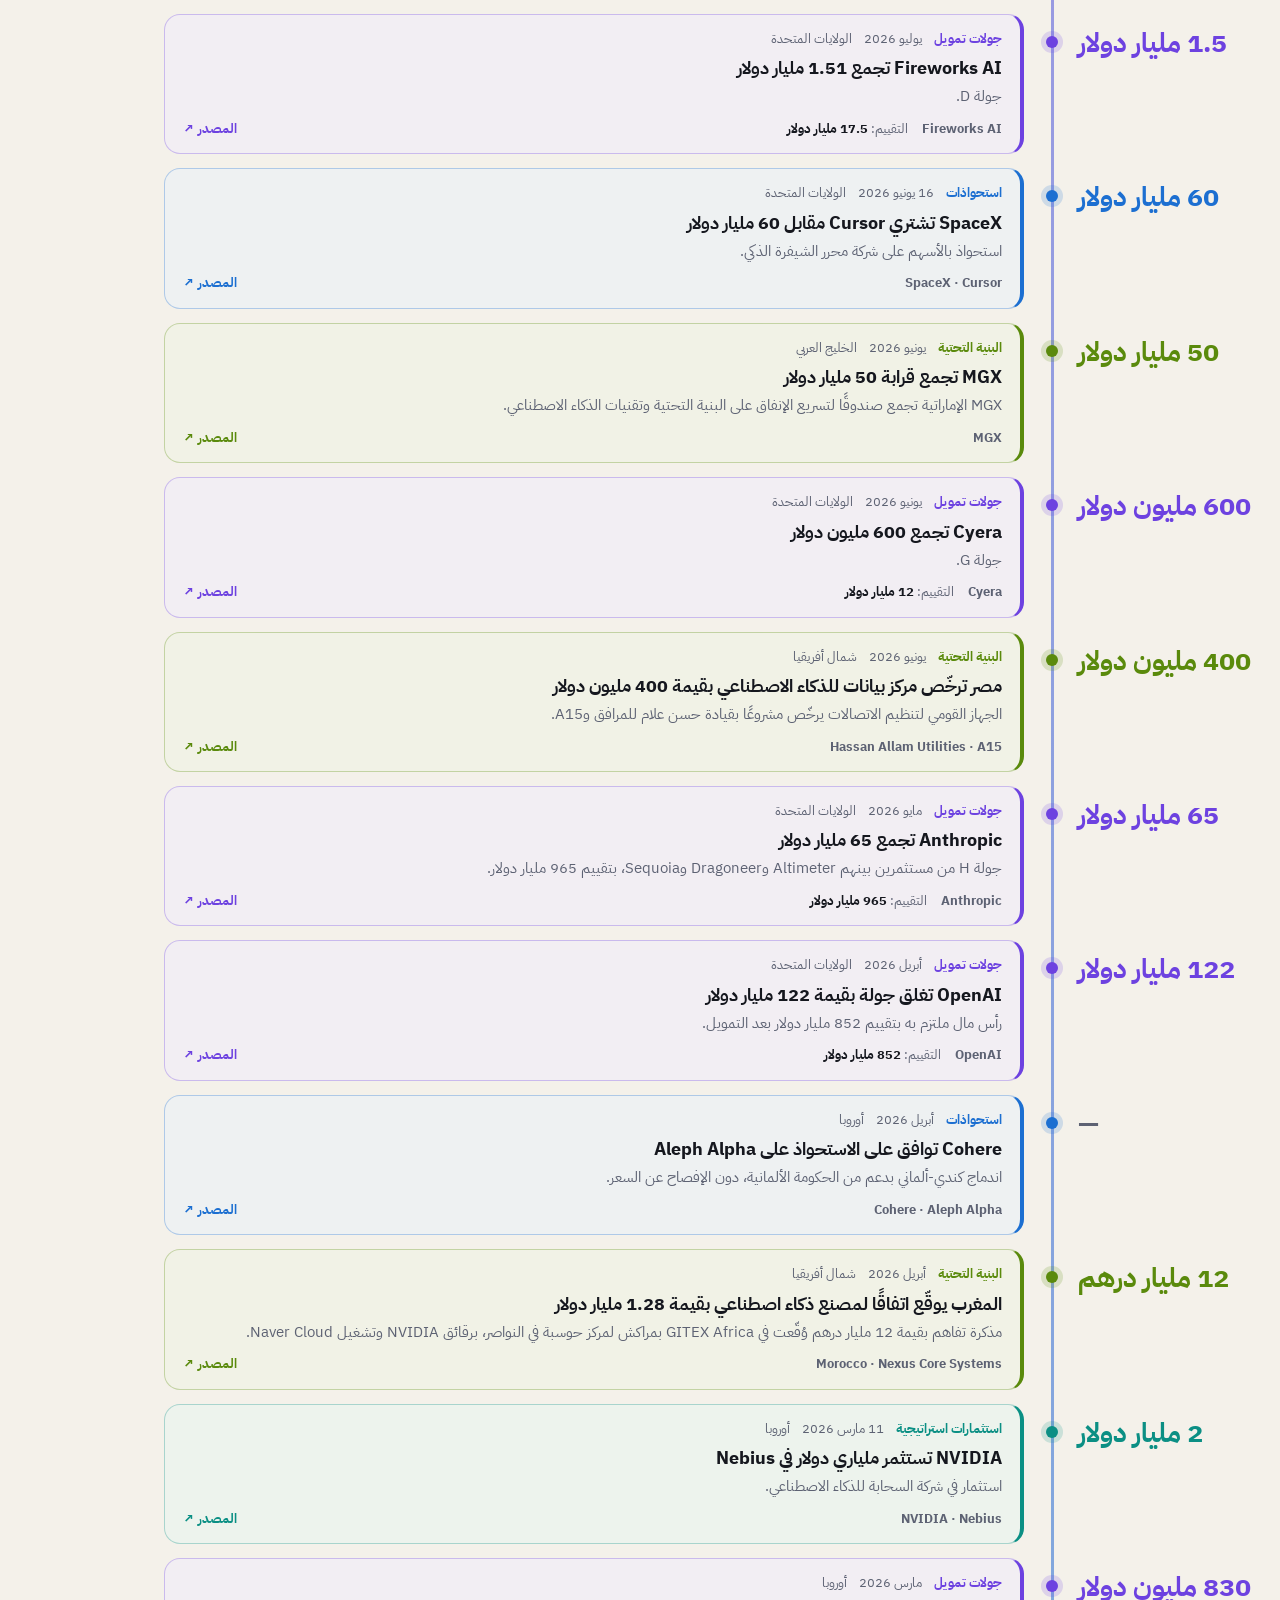
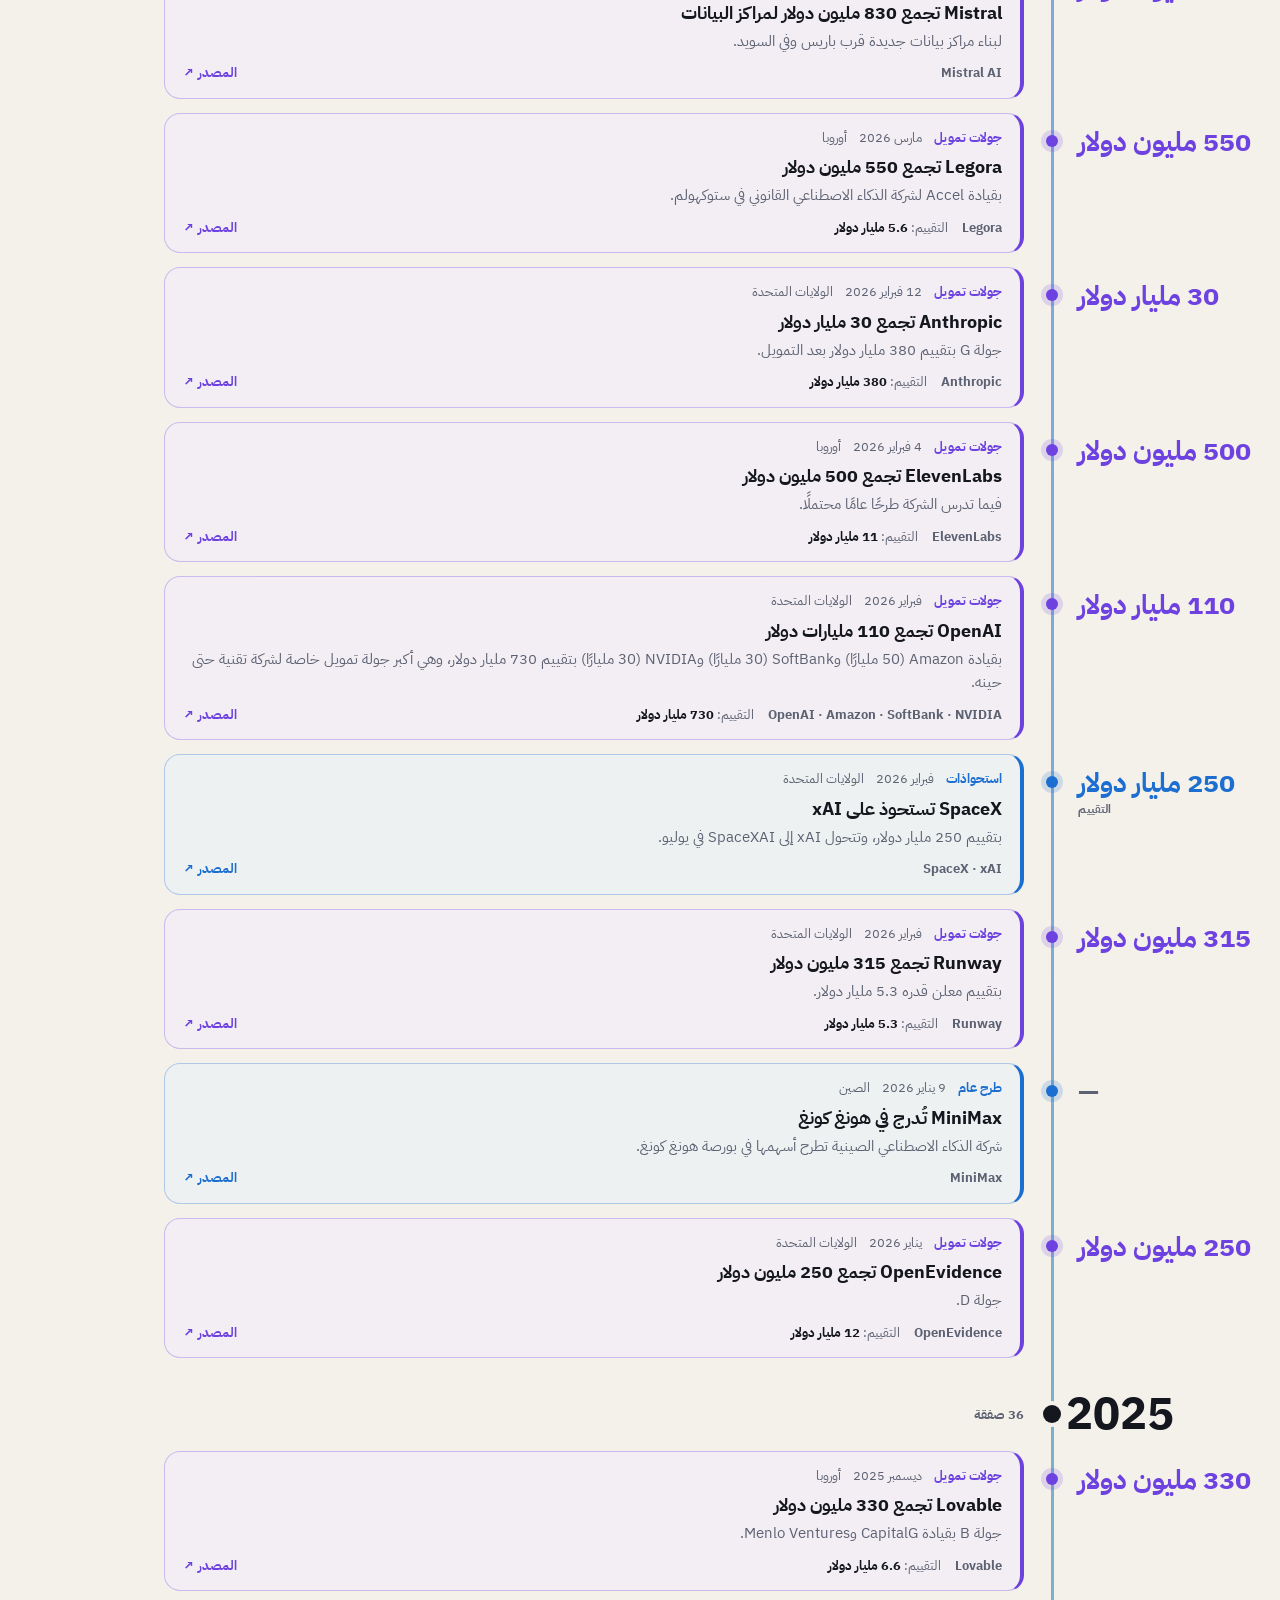
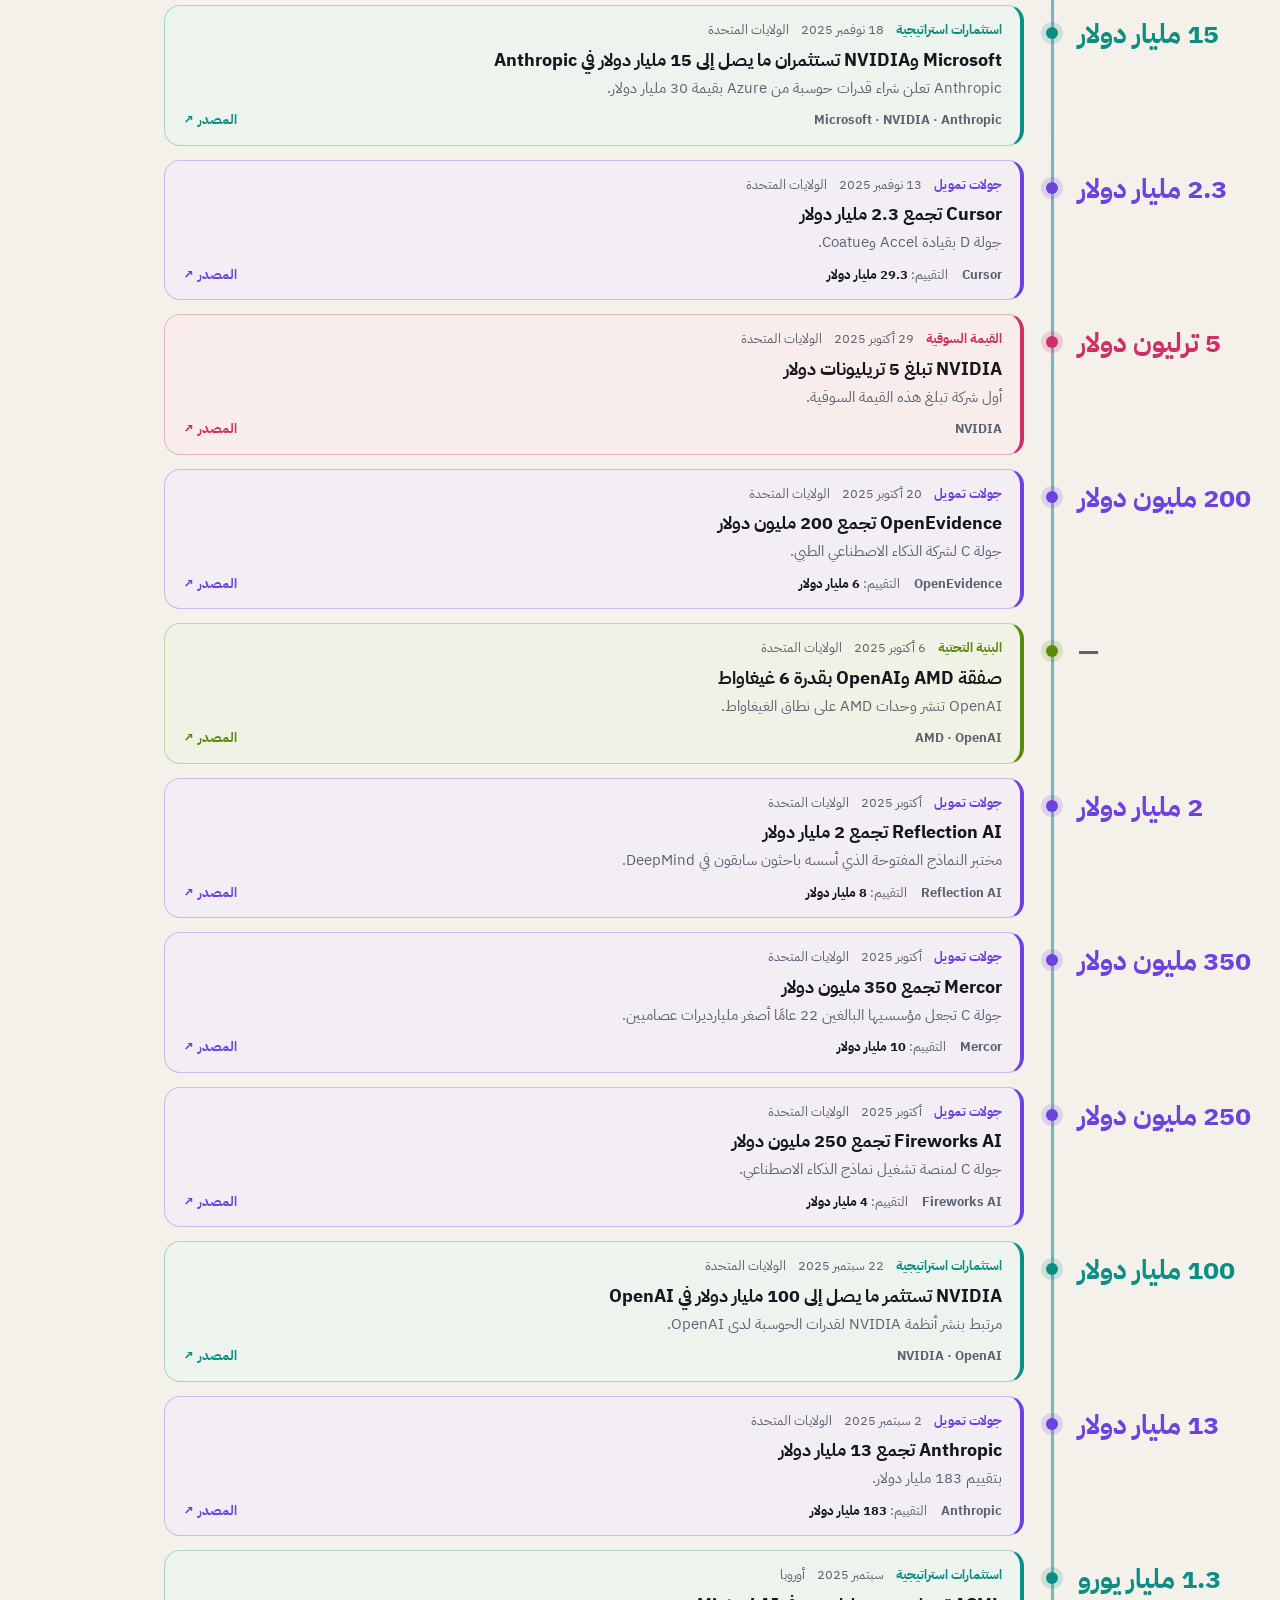
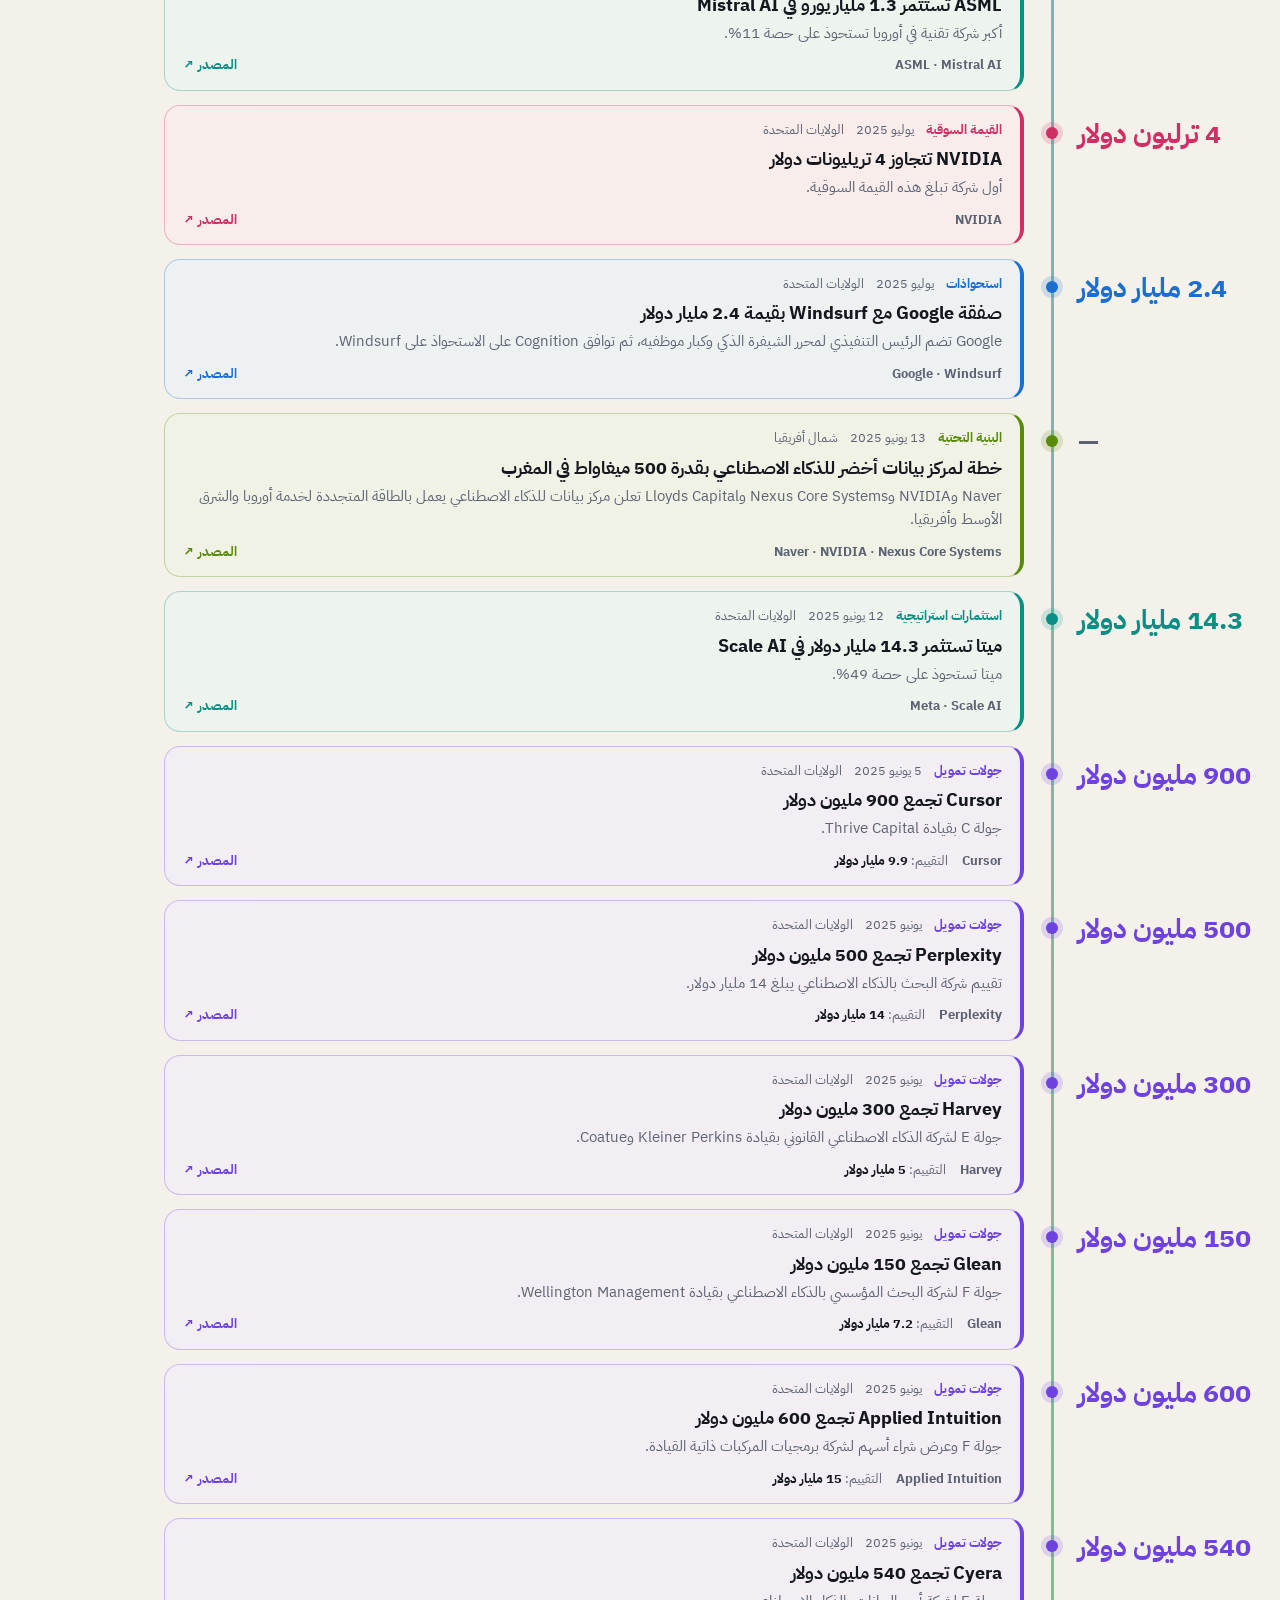
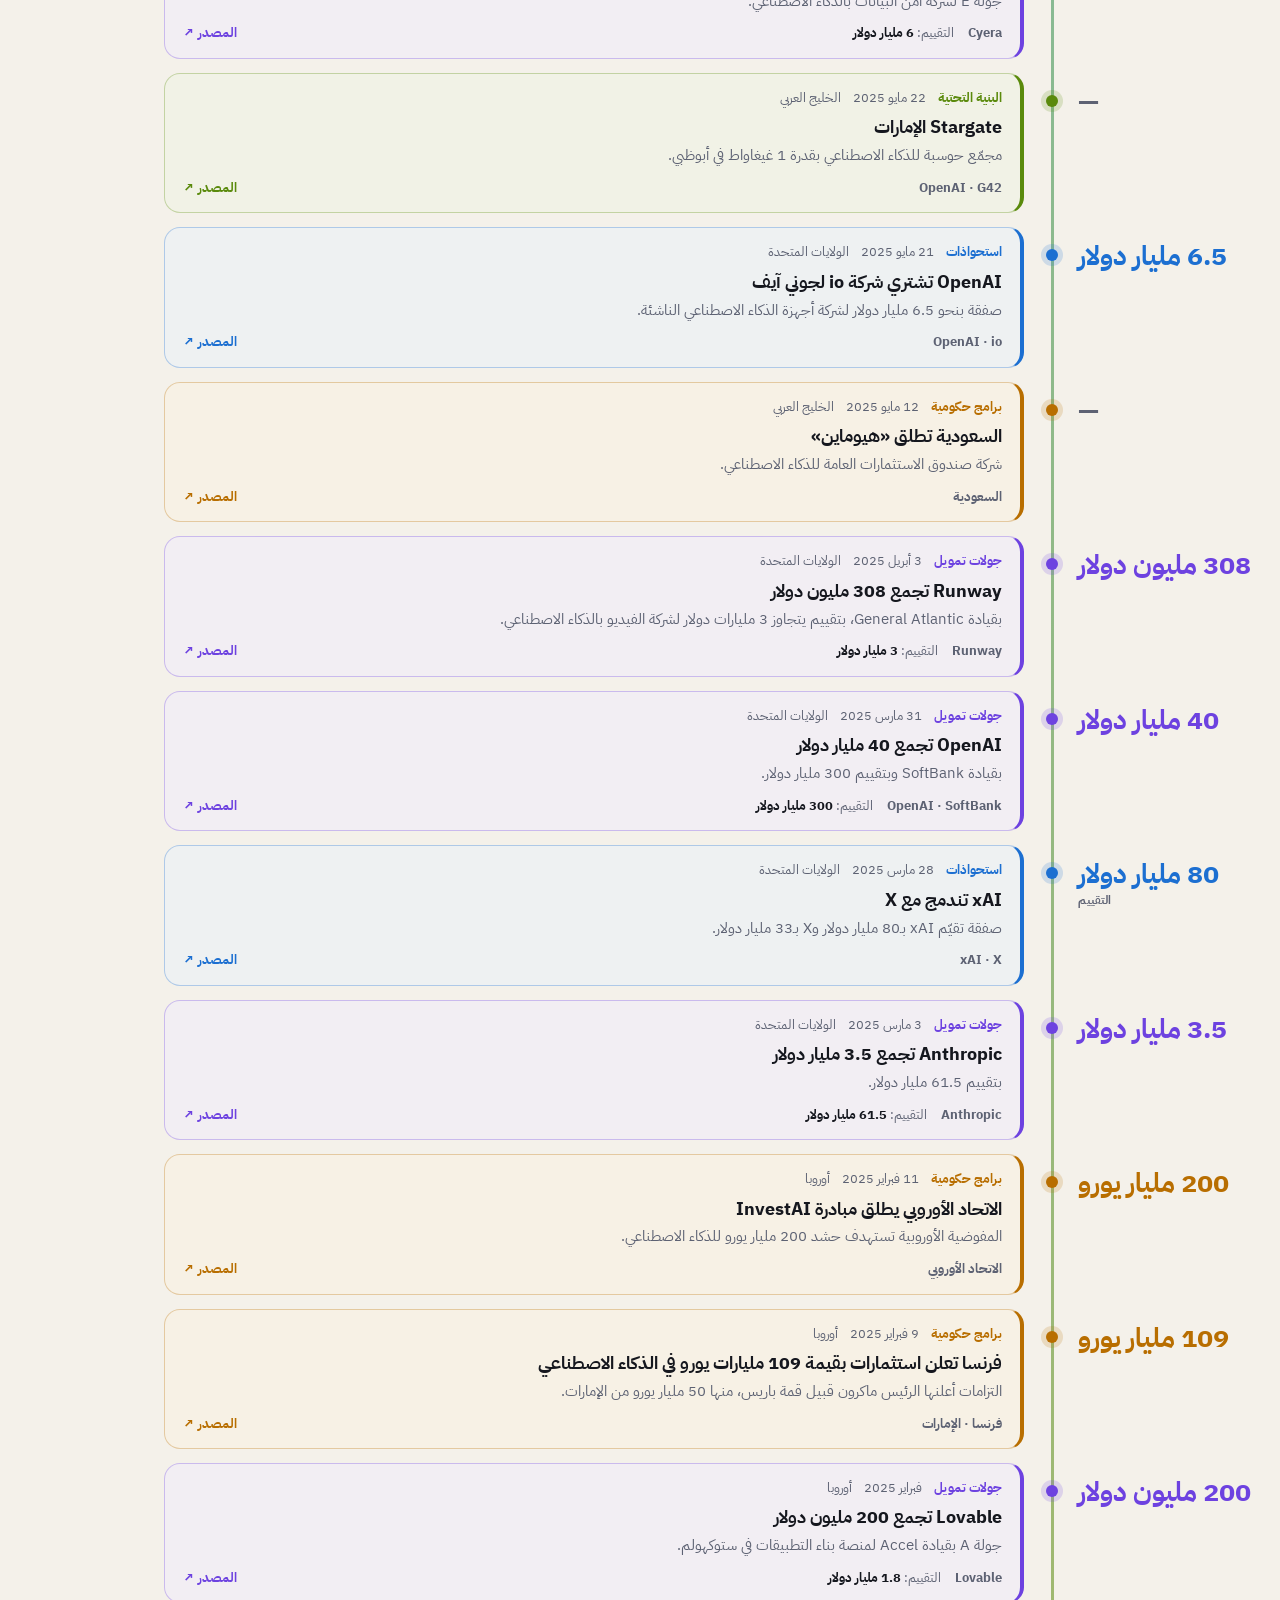
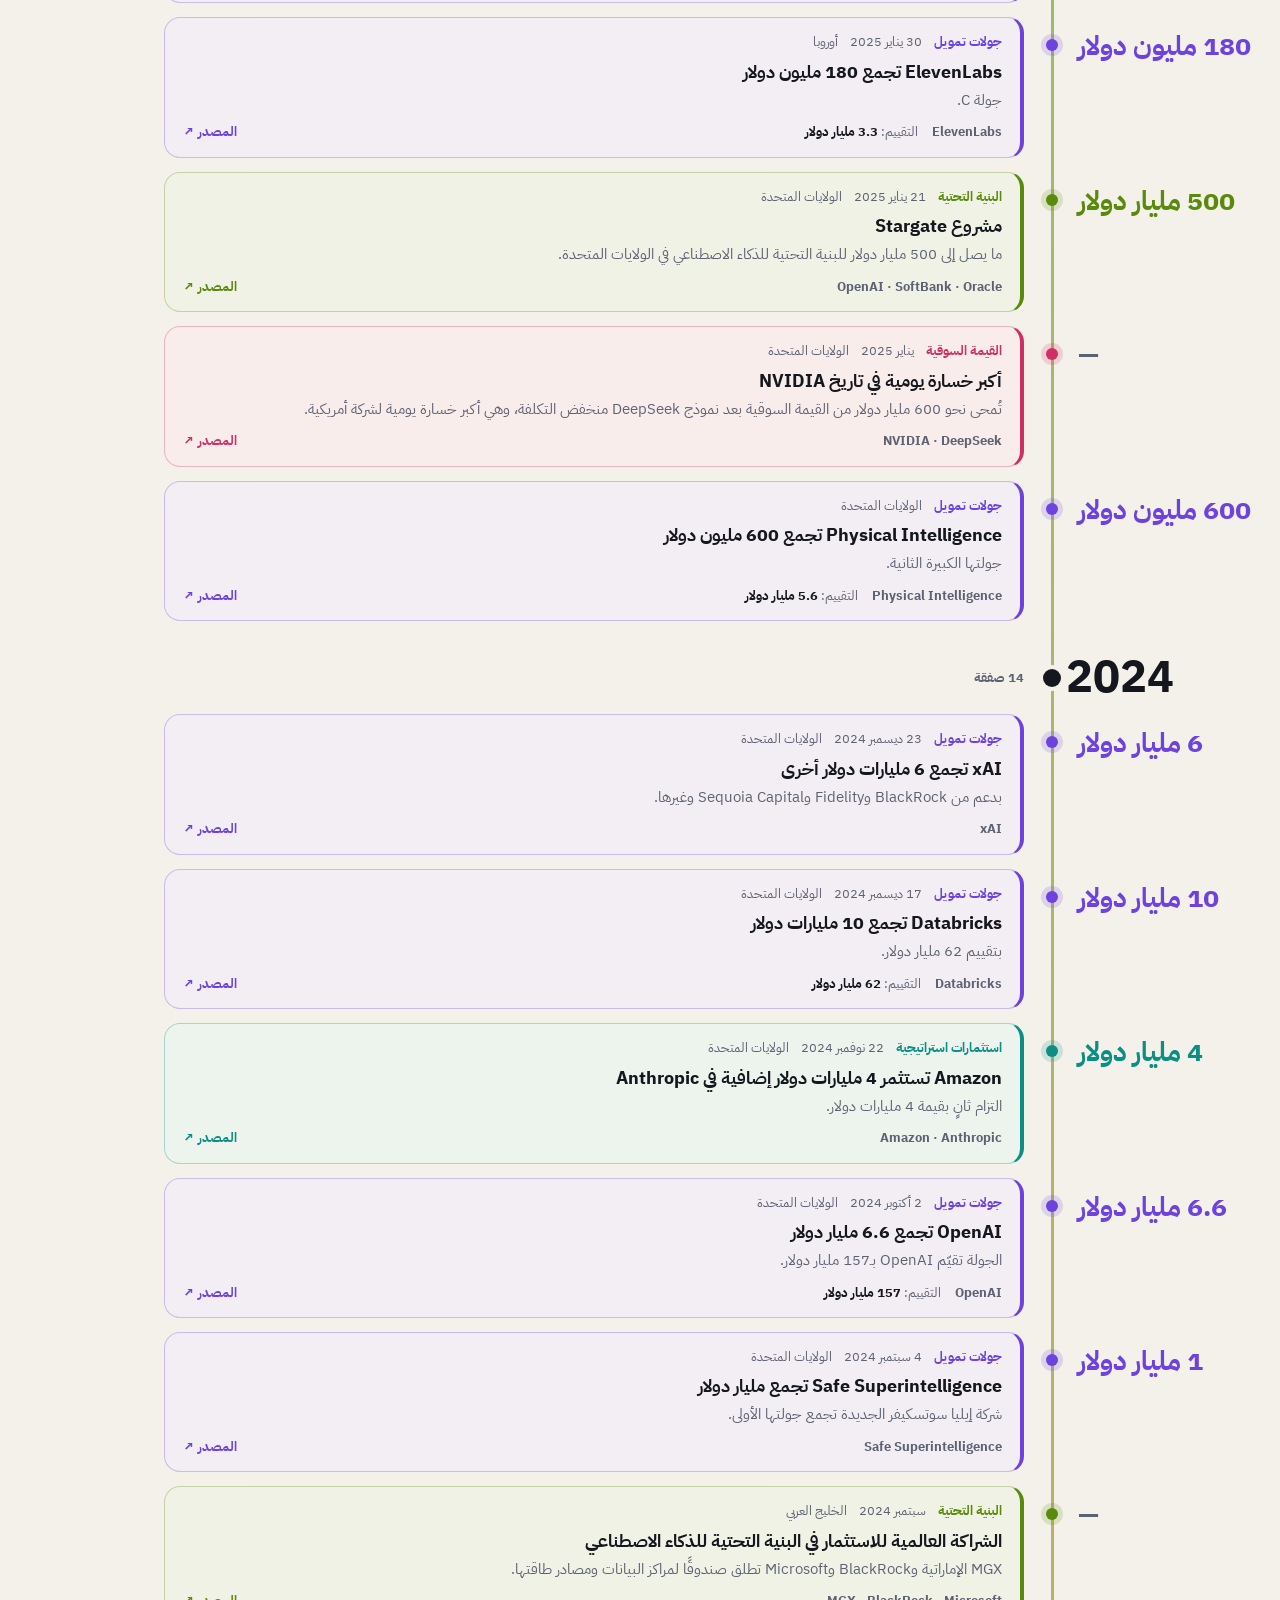
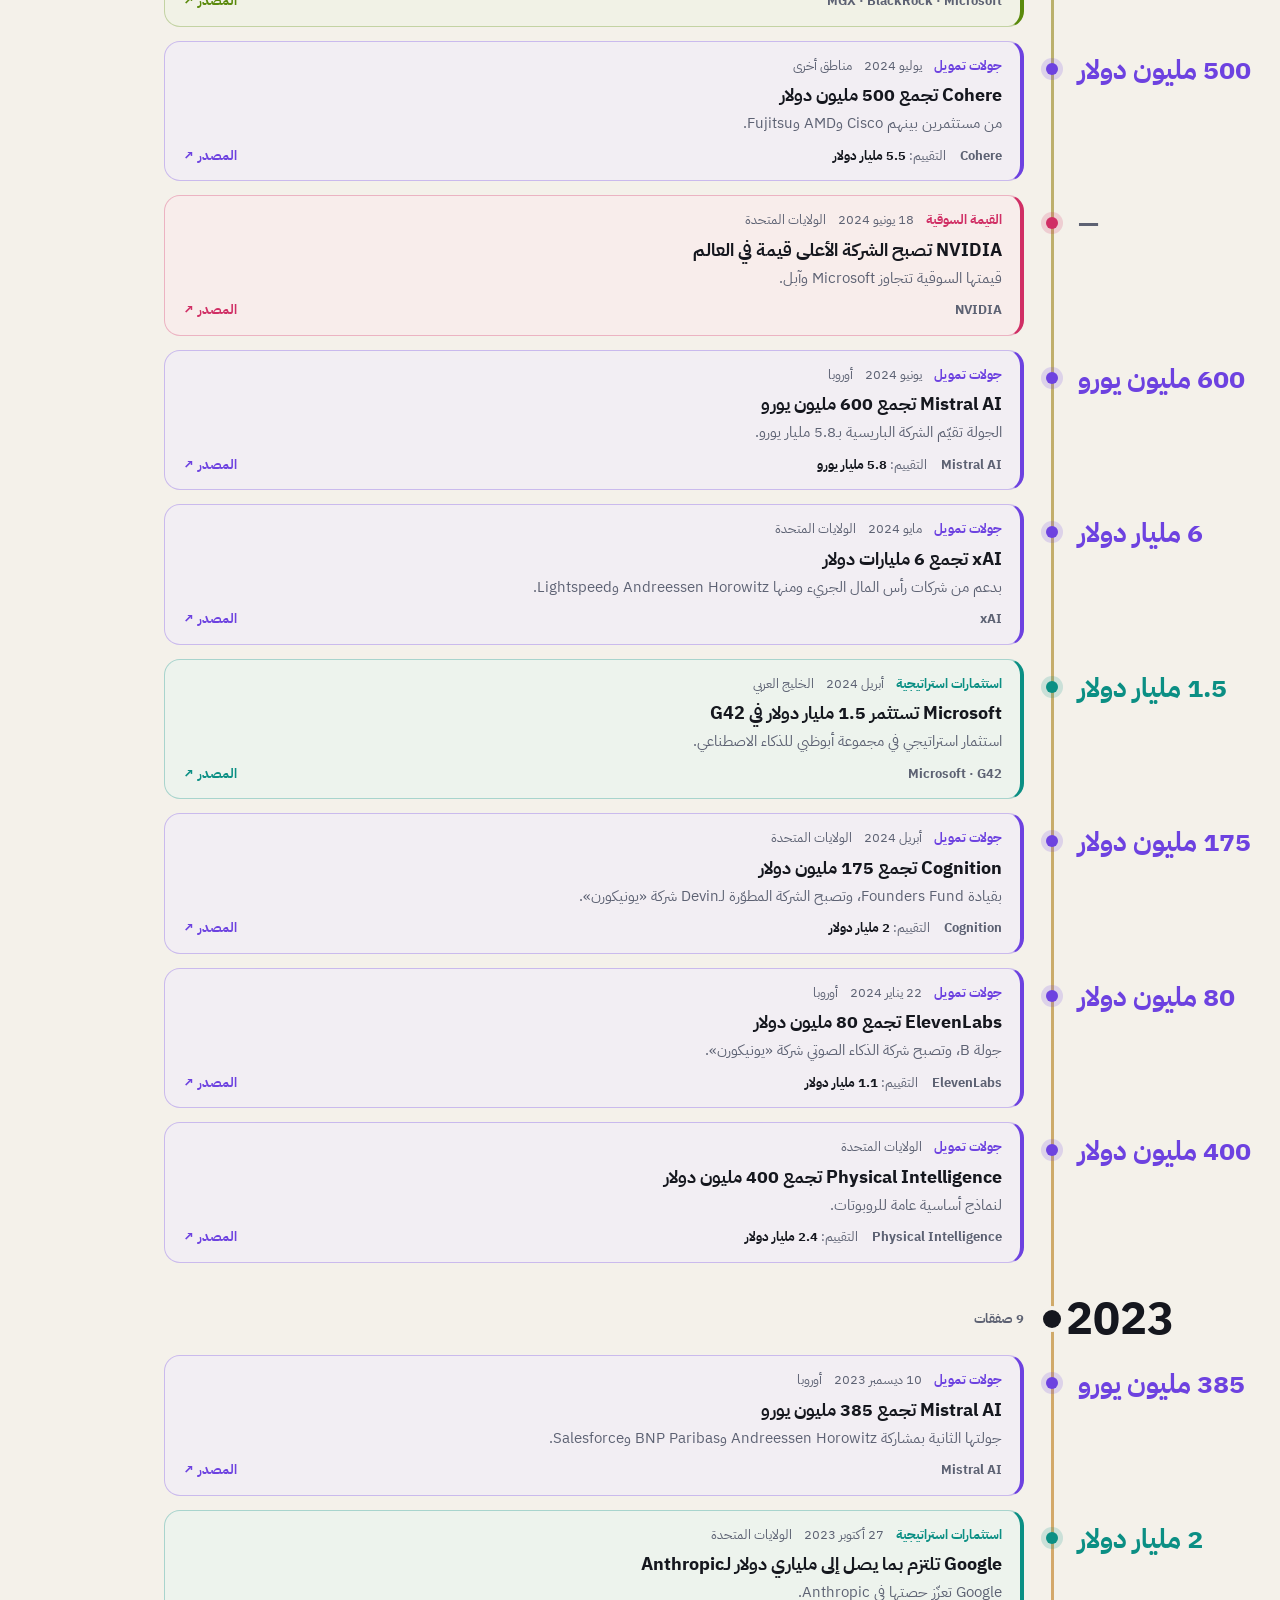
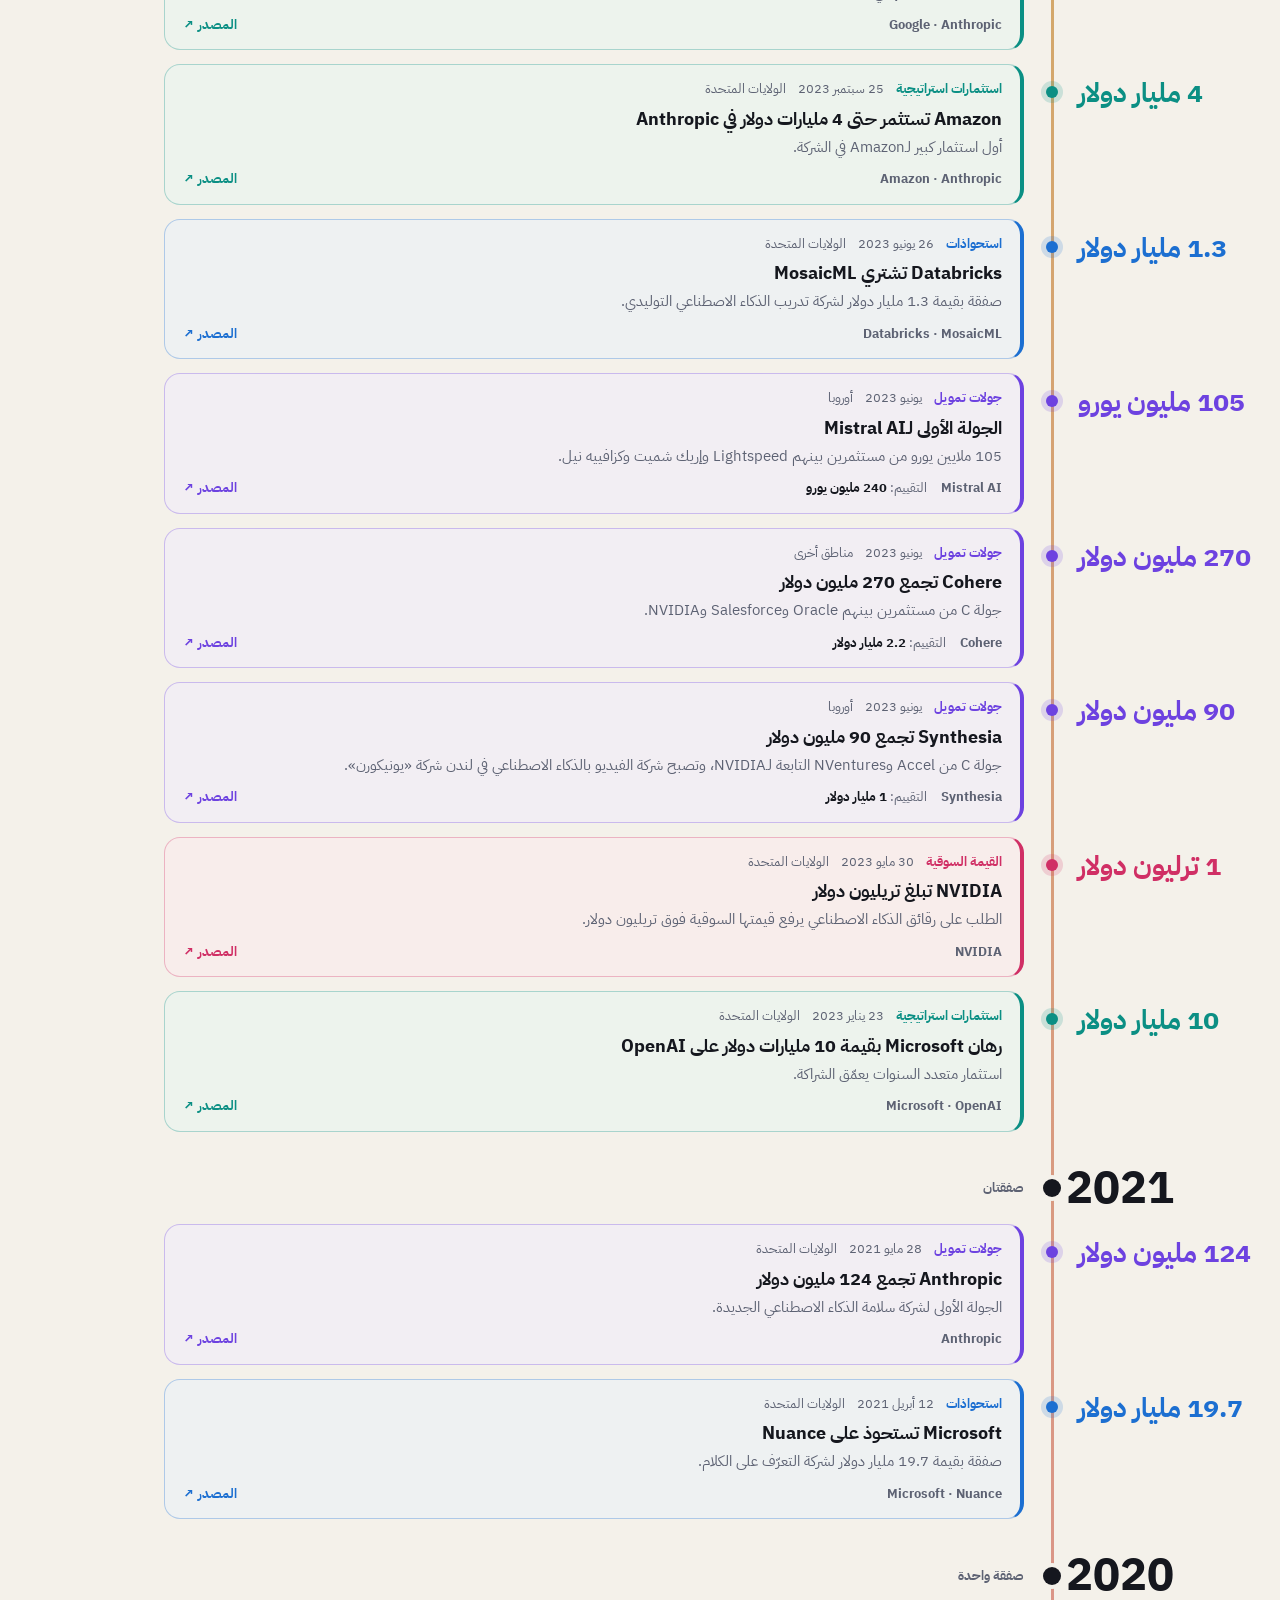
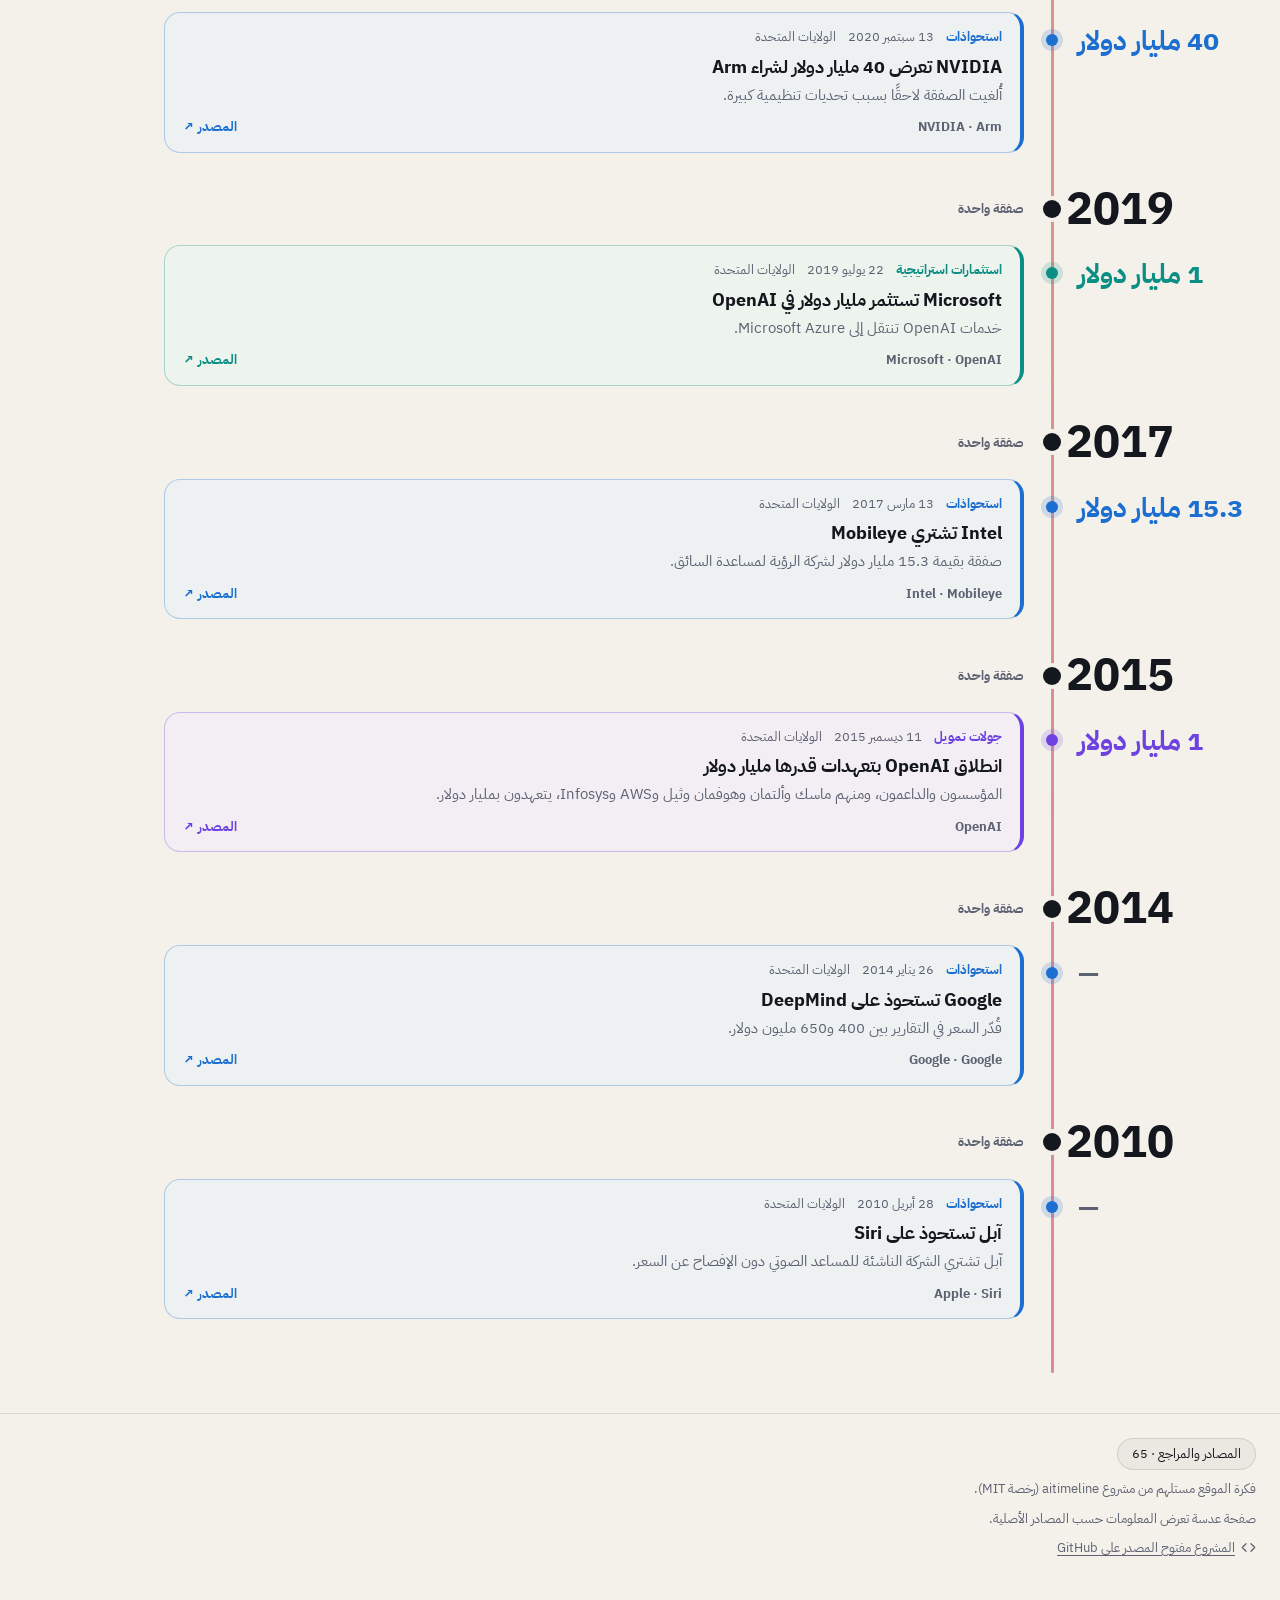
==== commit 6cb1e4ea: "Link to the GitHub repository in every footer Co-Authored-By: Claude Opus 5.5 <noreply@anthropic.com" ====
--- a/invest.html
+++ b/invest.html
@@ -65,6 +65,7 @@
     <div class="foot-row"><button id="sourcesBtn" class="btn small" type="button"></button><span id="sourcesNote" class="muted"></span></div>
     <p class="muted" data-i18n="credits"></p>
     <p class="muted" data-i18n="footer"></p>
+    <p class="muted repo-link"><a href="https://github.com/maghrebme/ai-lens" target="_blank" rel="noopener noreferrer"><svg viewBox="0 0 24 24" fill="none" stroke="currentColor" stroke-width="2" stroke-linecap="round" stroke-linejoin="round" aria-hidden="true"><path d="m16 18 6-6-6-6M8 6l-6 6 6 6"/></svg><span data-i18n="repoLink">المشروع مفتوح المصدر على GitHub</span></a></p>
   </footer>
   <button id="toTop" class="to-top" type="button" data-i18n-label="toTop" hidden>
     <svg viewBox="0 0 24 24" fill="none" stroke="currentColor" stroke-width="2.2" stroke-linecap="round" stroke-linejoin="round" aria-hidden="true"><path d="M12 19V5M5 12l7-7 7 7"/></svg>
--- a/assets/css/app.css
+++ b/assets/css/app.css
@@ -285,6 +285,9 @@
 .foot { margin-top: 40px; padding: 24px var(--gutter) 40px; border-top: 1px solid var(--line); font-size: .84rem; }
 .foot-row { display: flex; align-items: center; gap: 14px; flex-wrap: wrap; }
 .foot p { margin: 8px 0 0; }
+.repo-link a { display: inline-flex; align-items: center; gap: 6px; color: inherit; text-decoration: underline; text-underline-offset: 3px; }
+.repo-link a:hover { color: var(--text); }
+.repo-link svg { width: 15px; height: 15px; flex: none; }
 
 
 /* ── sources & references dialog ────────────────────────── */
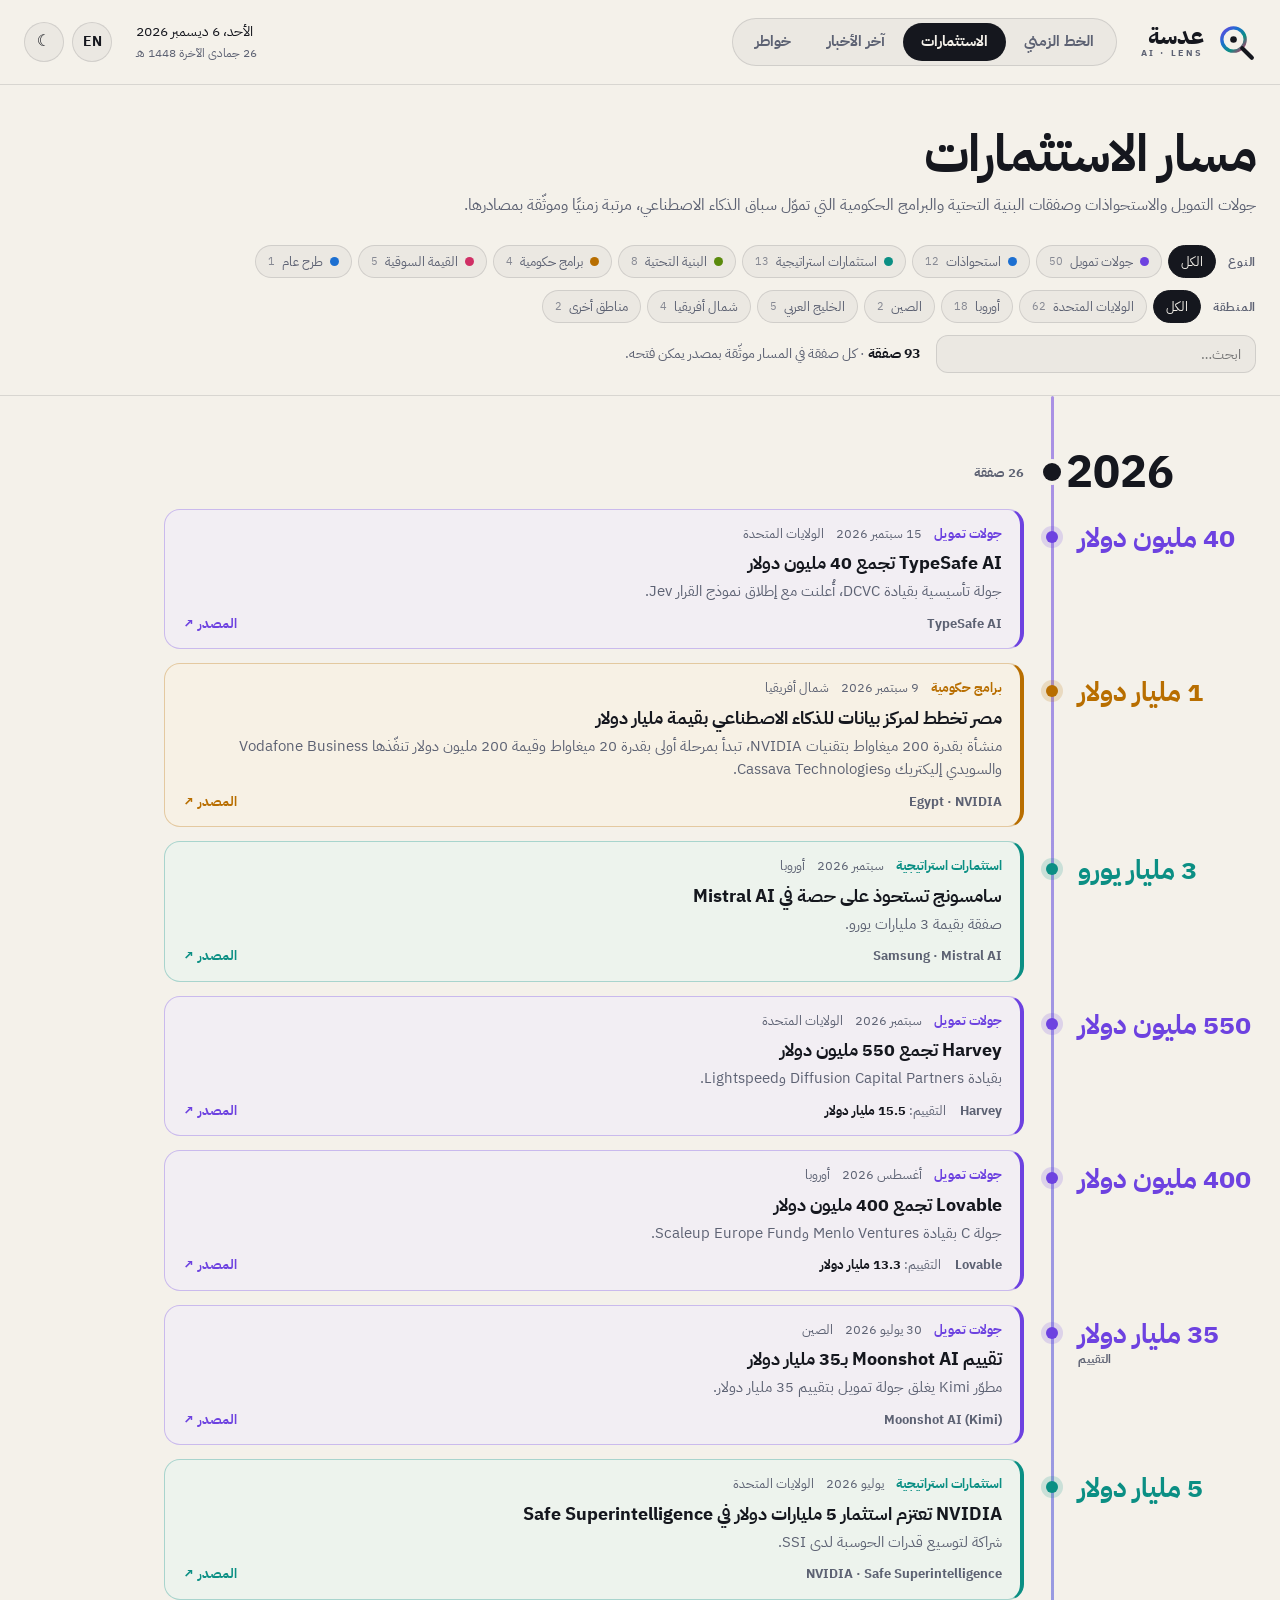
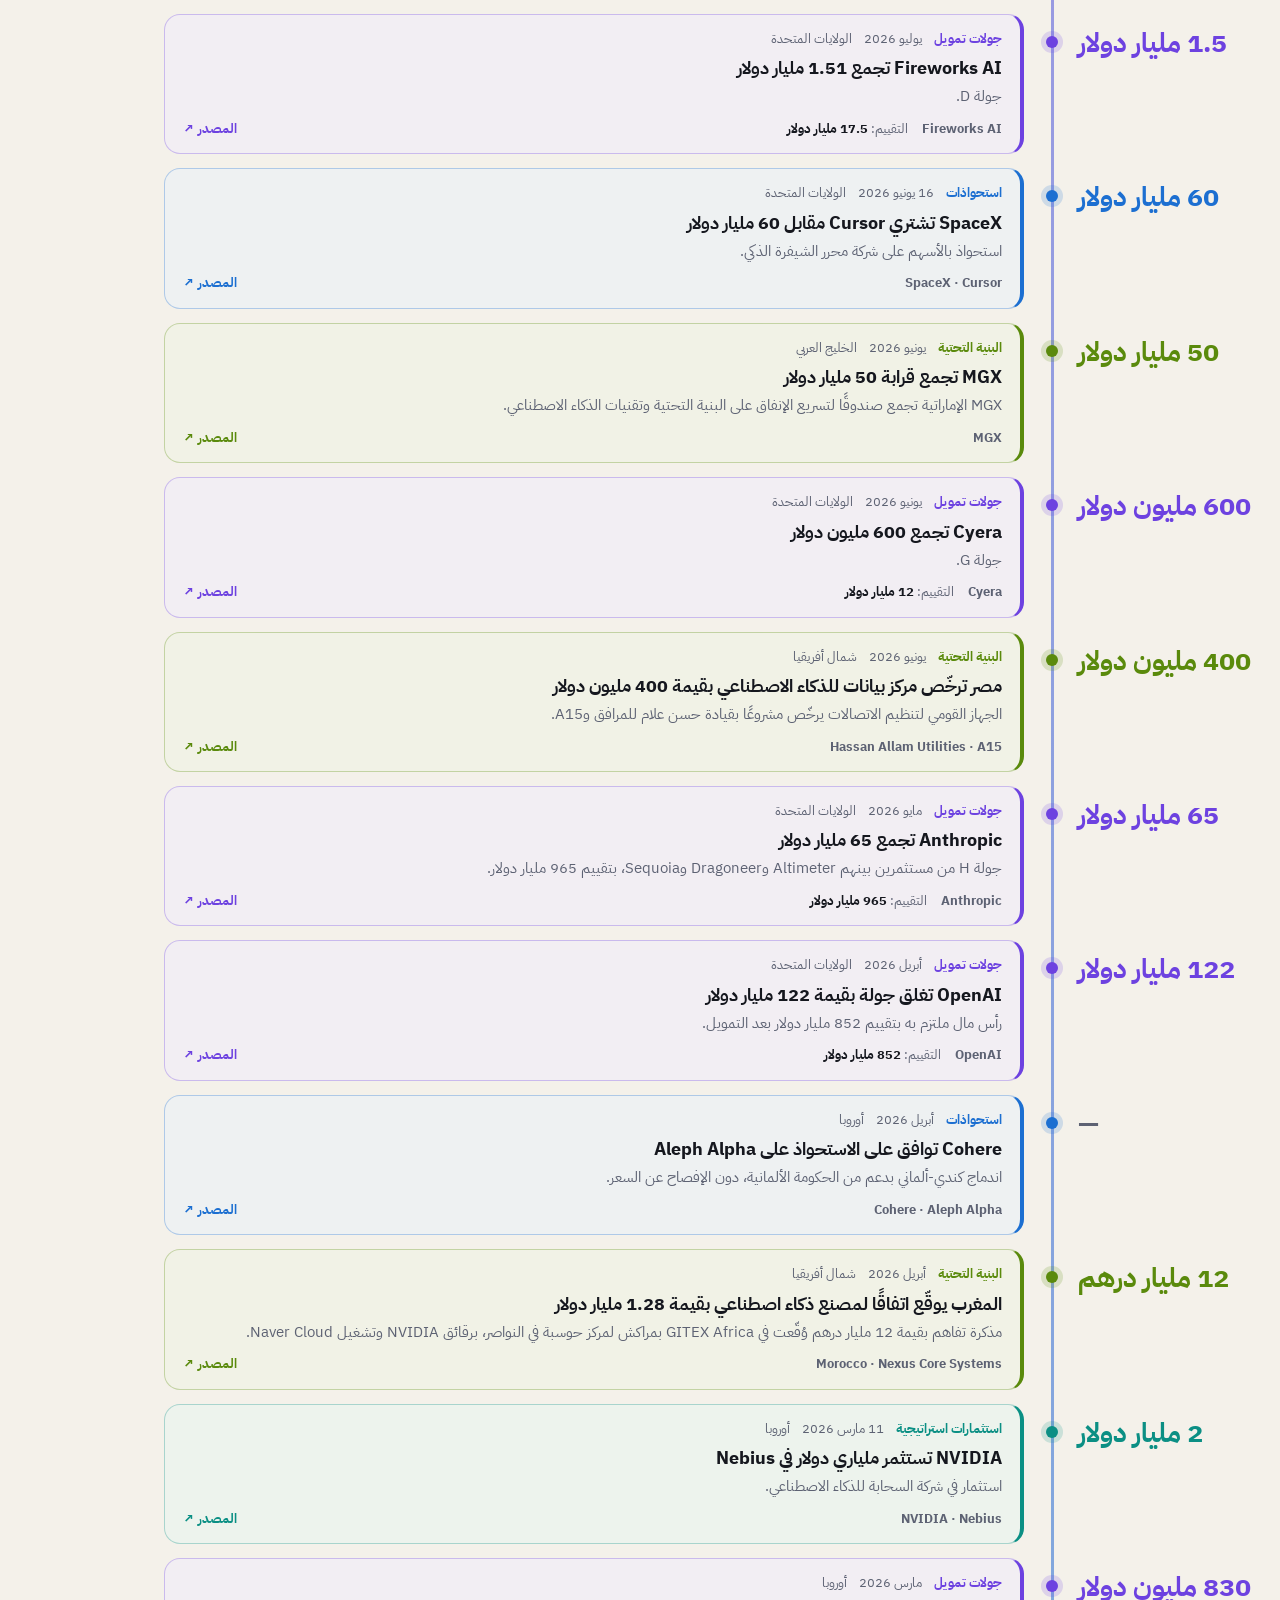
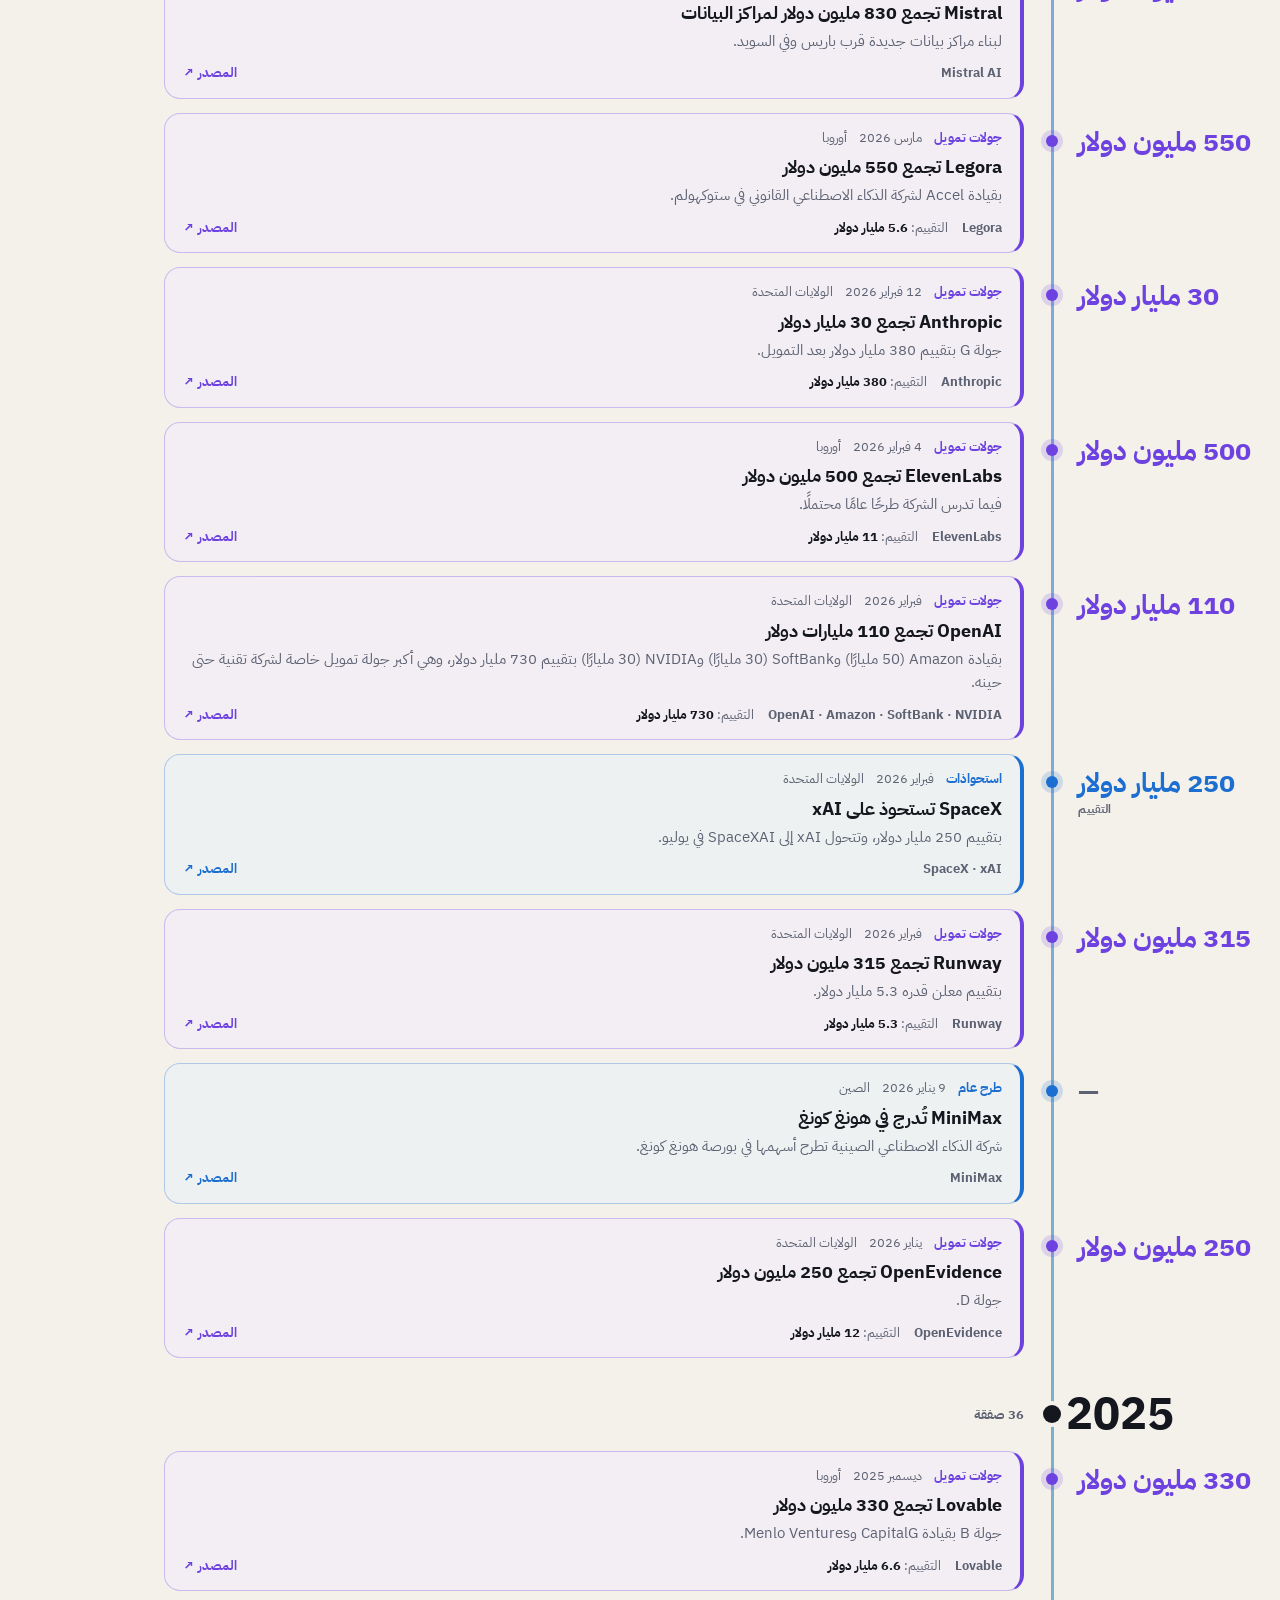
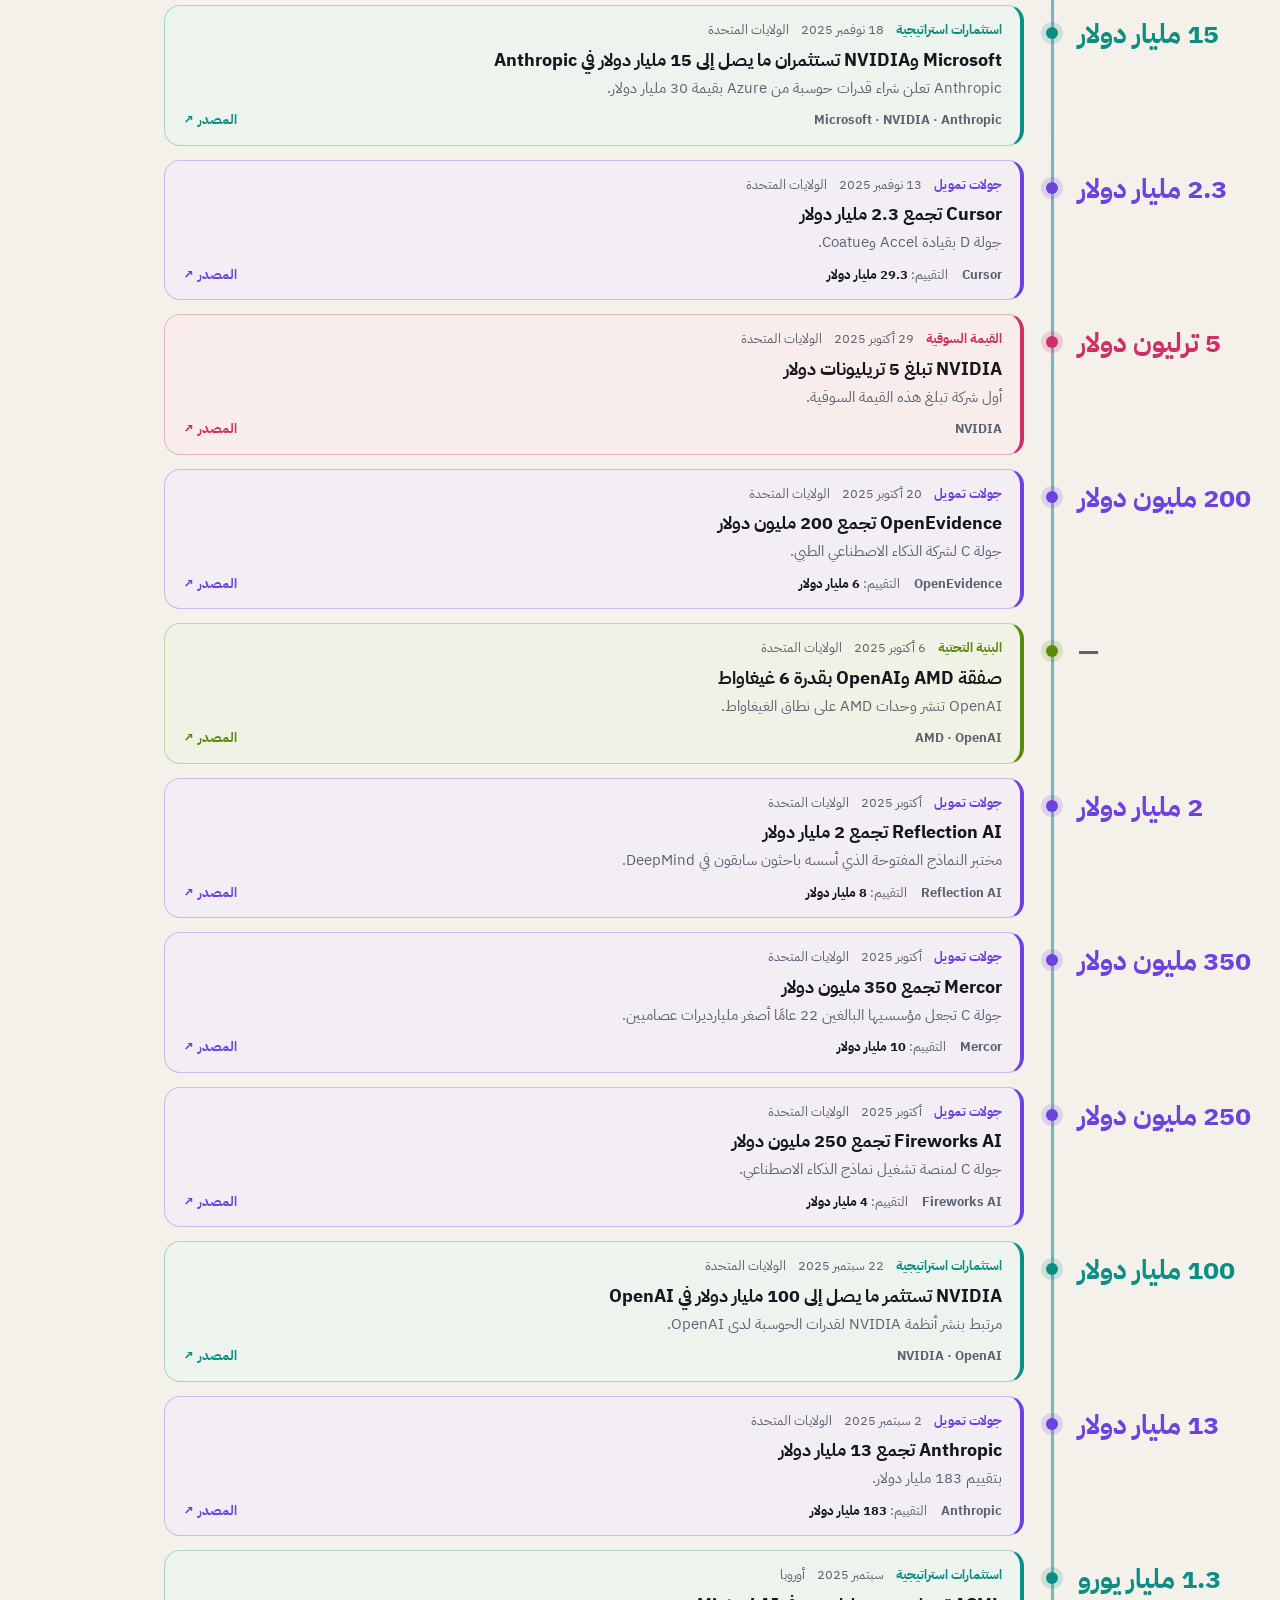
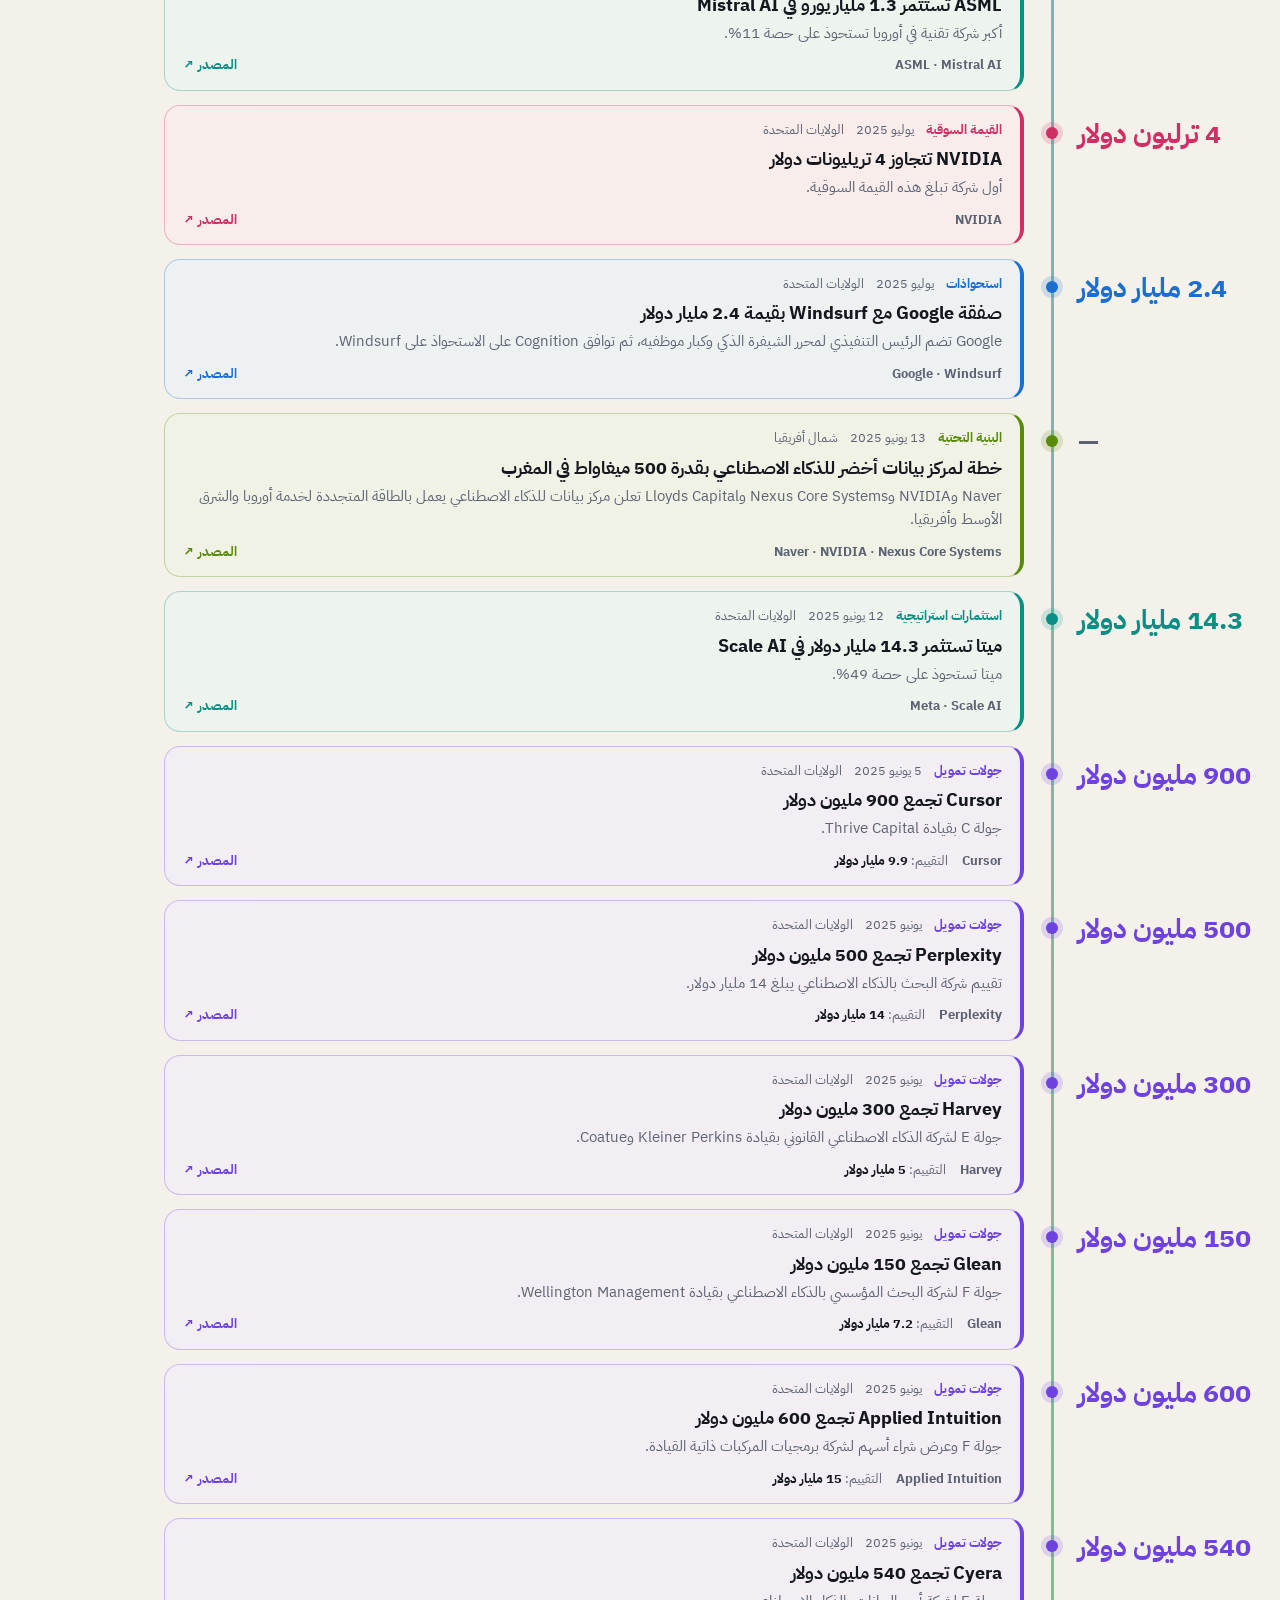
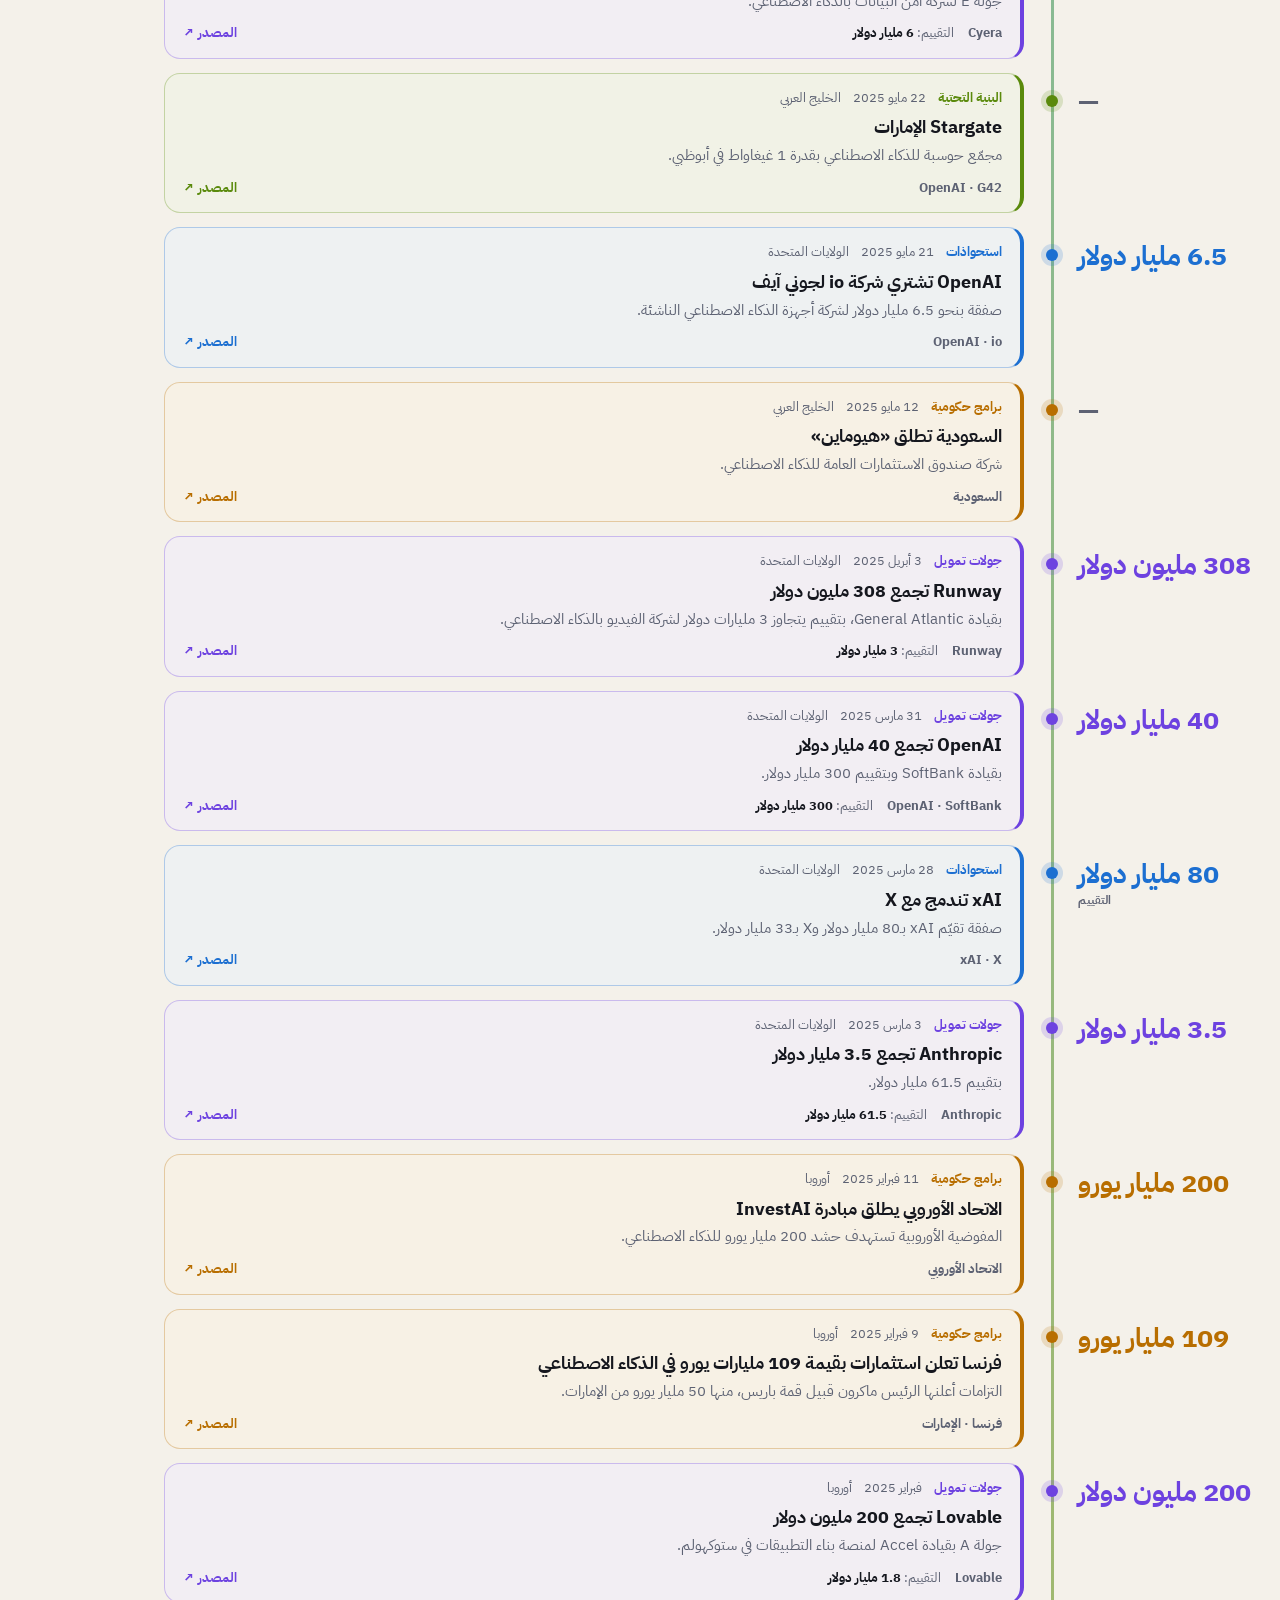
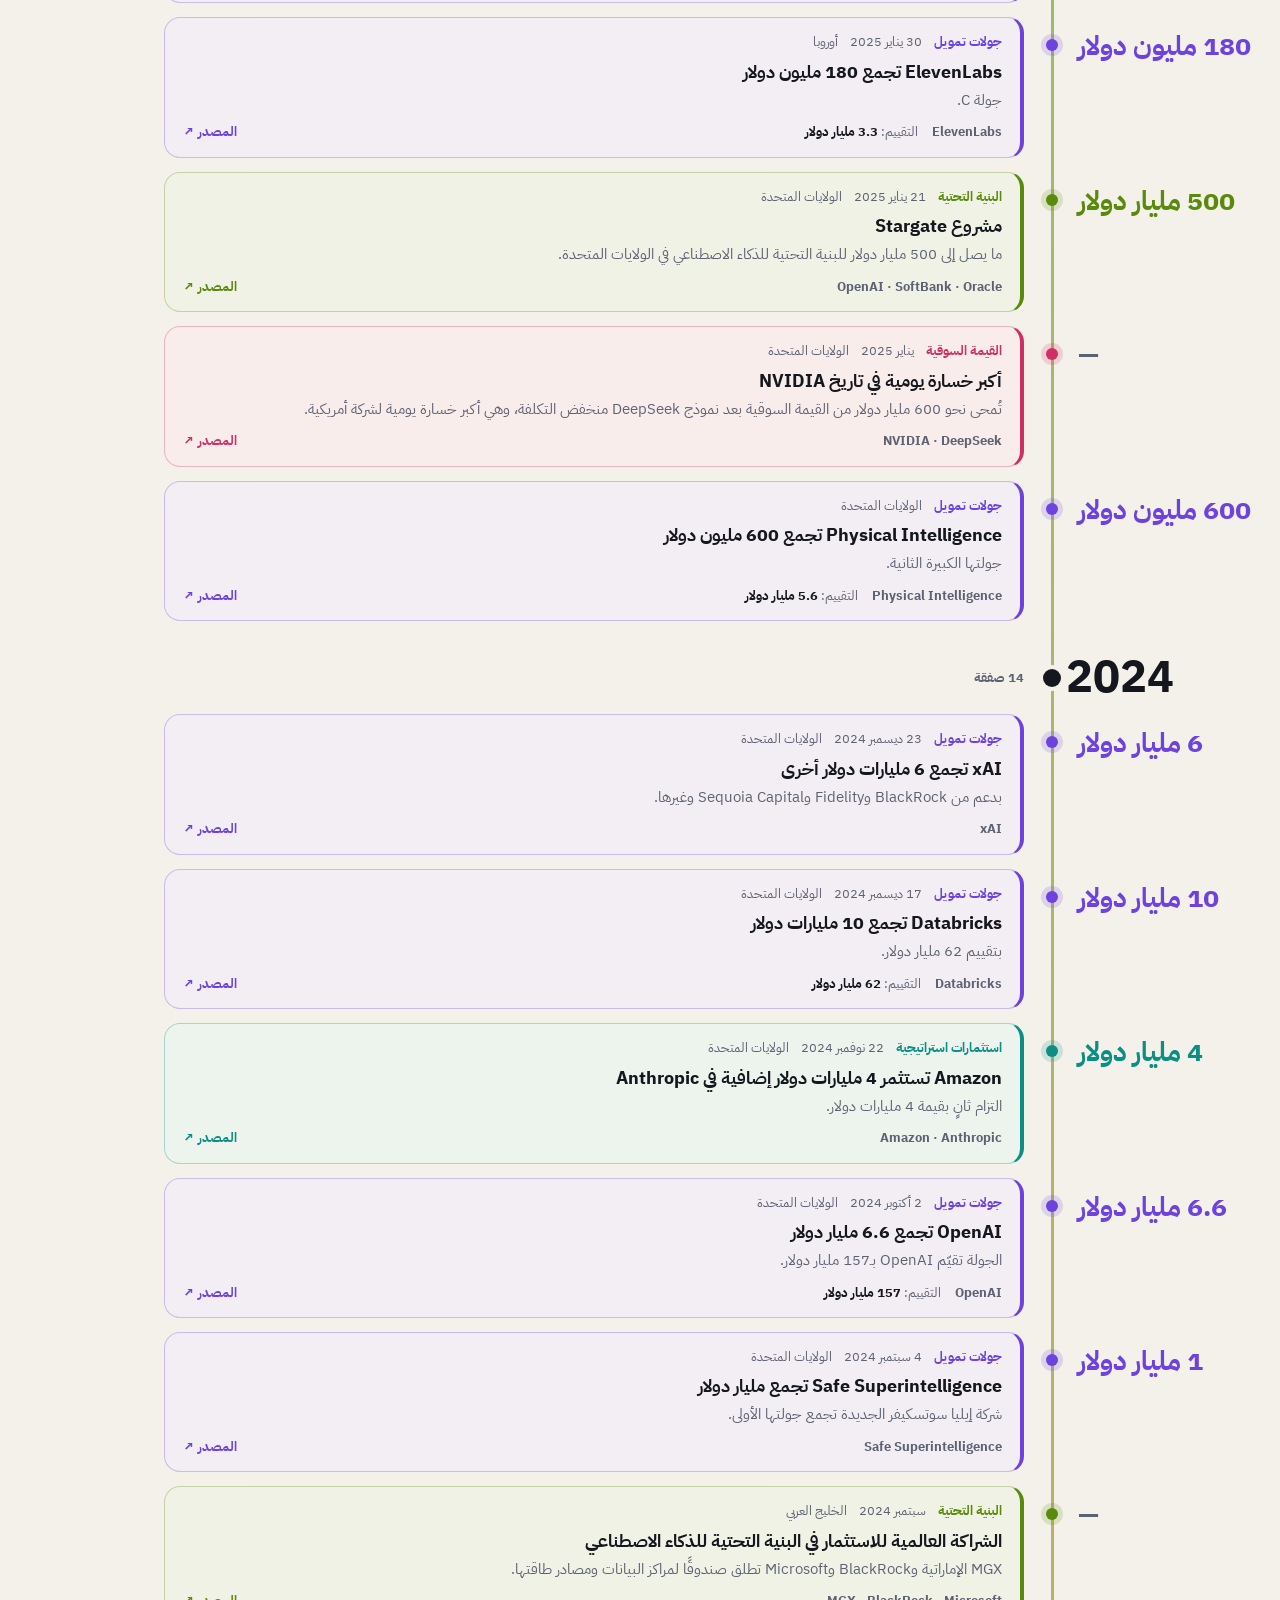
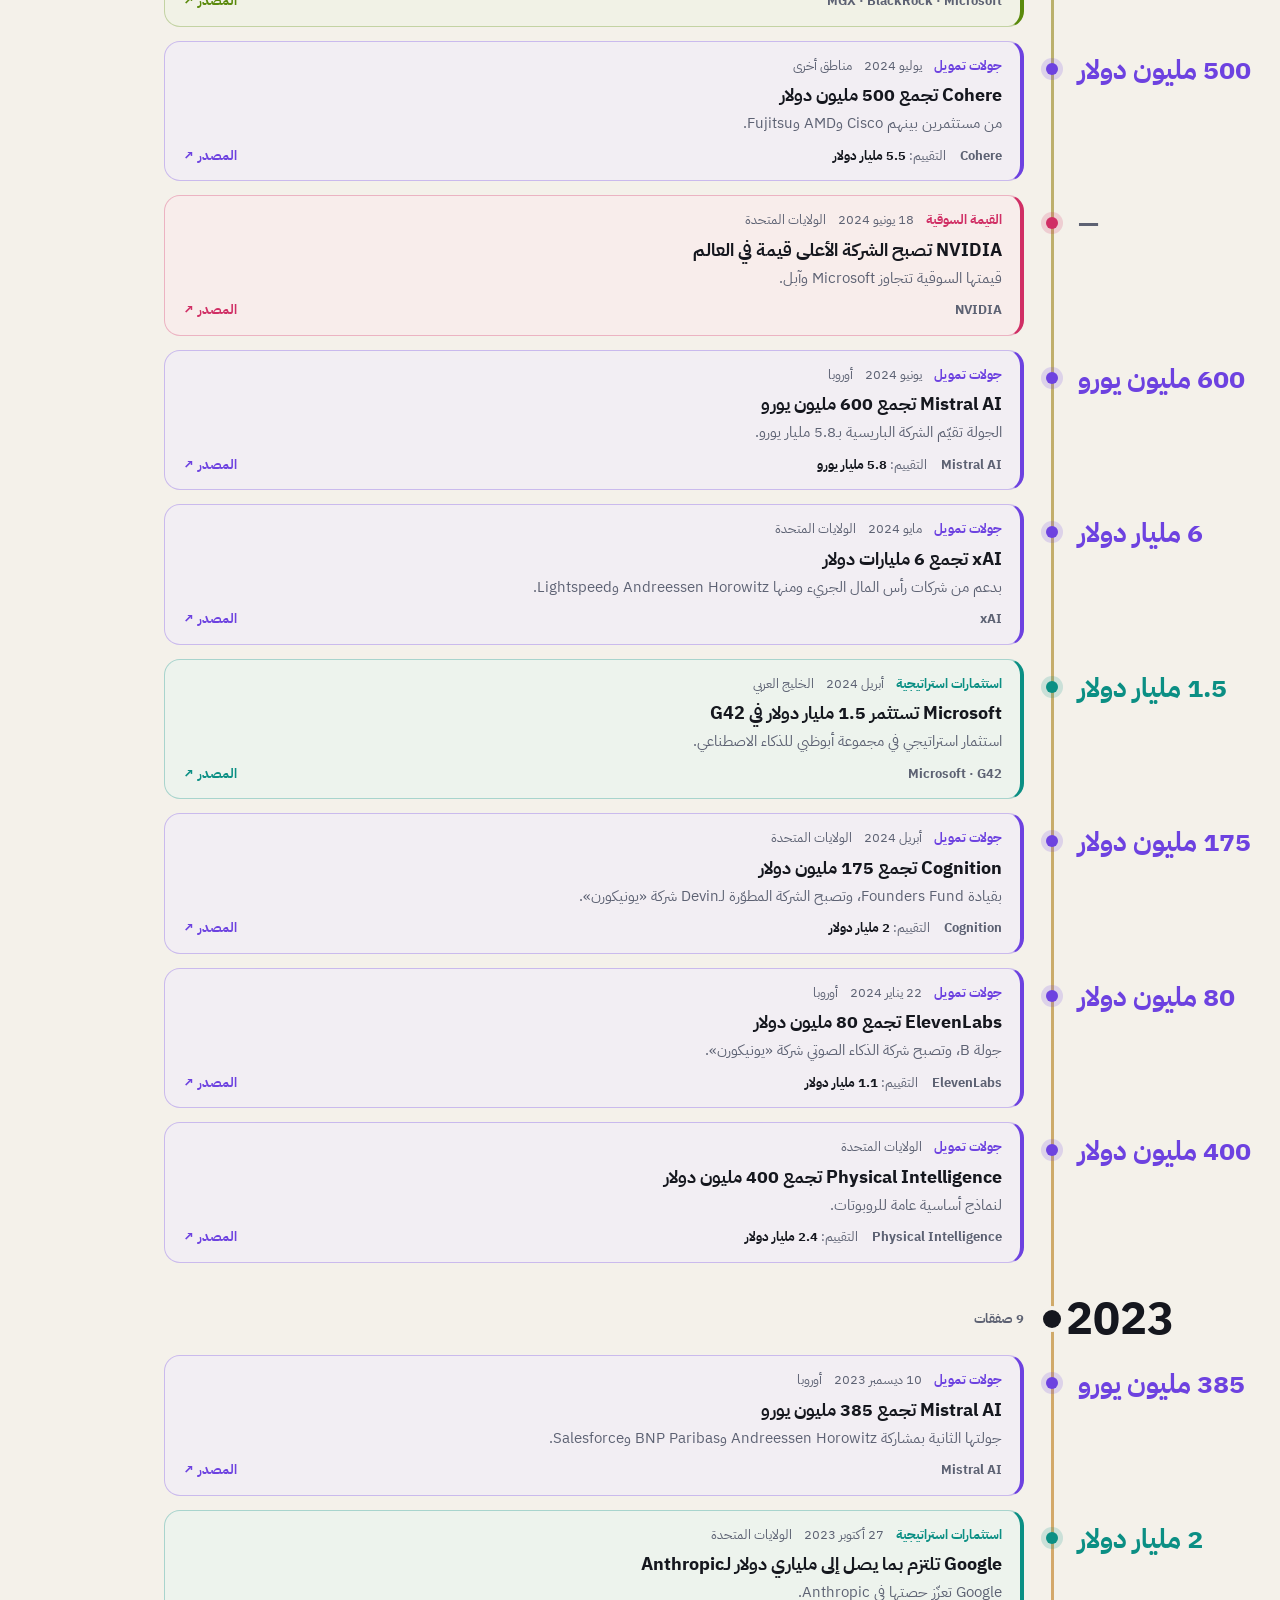
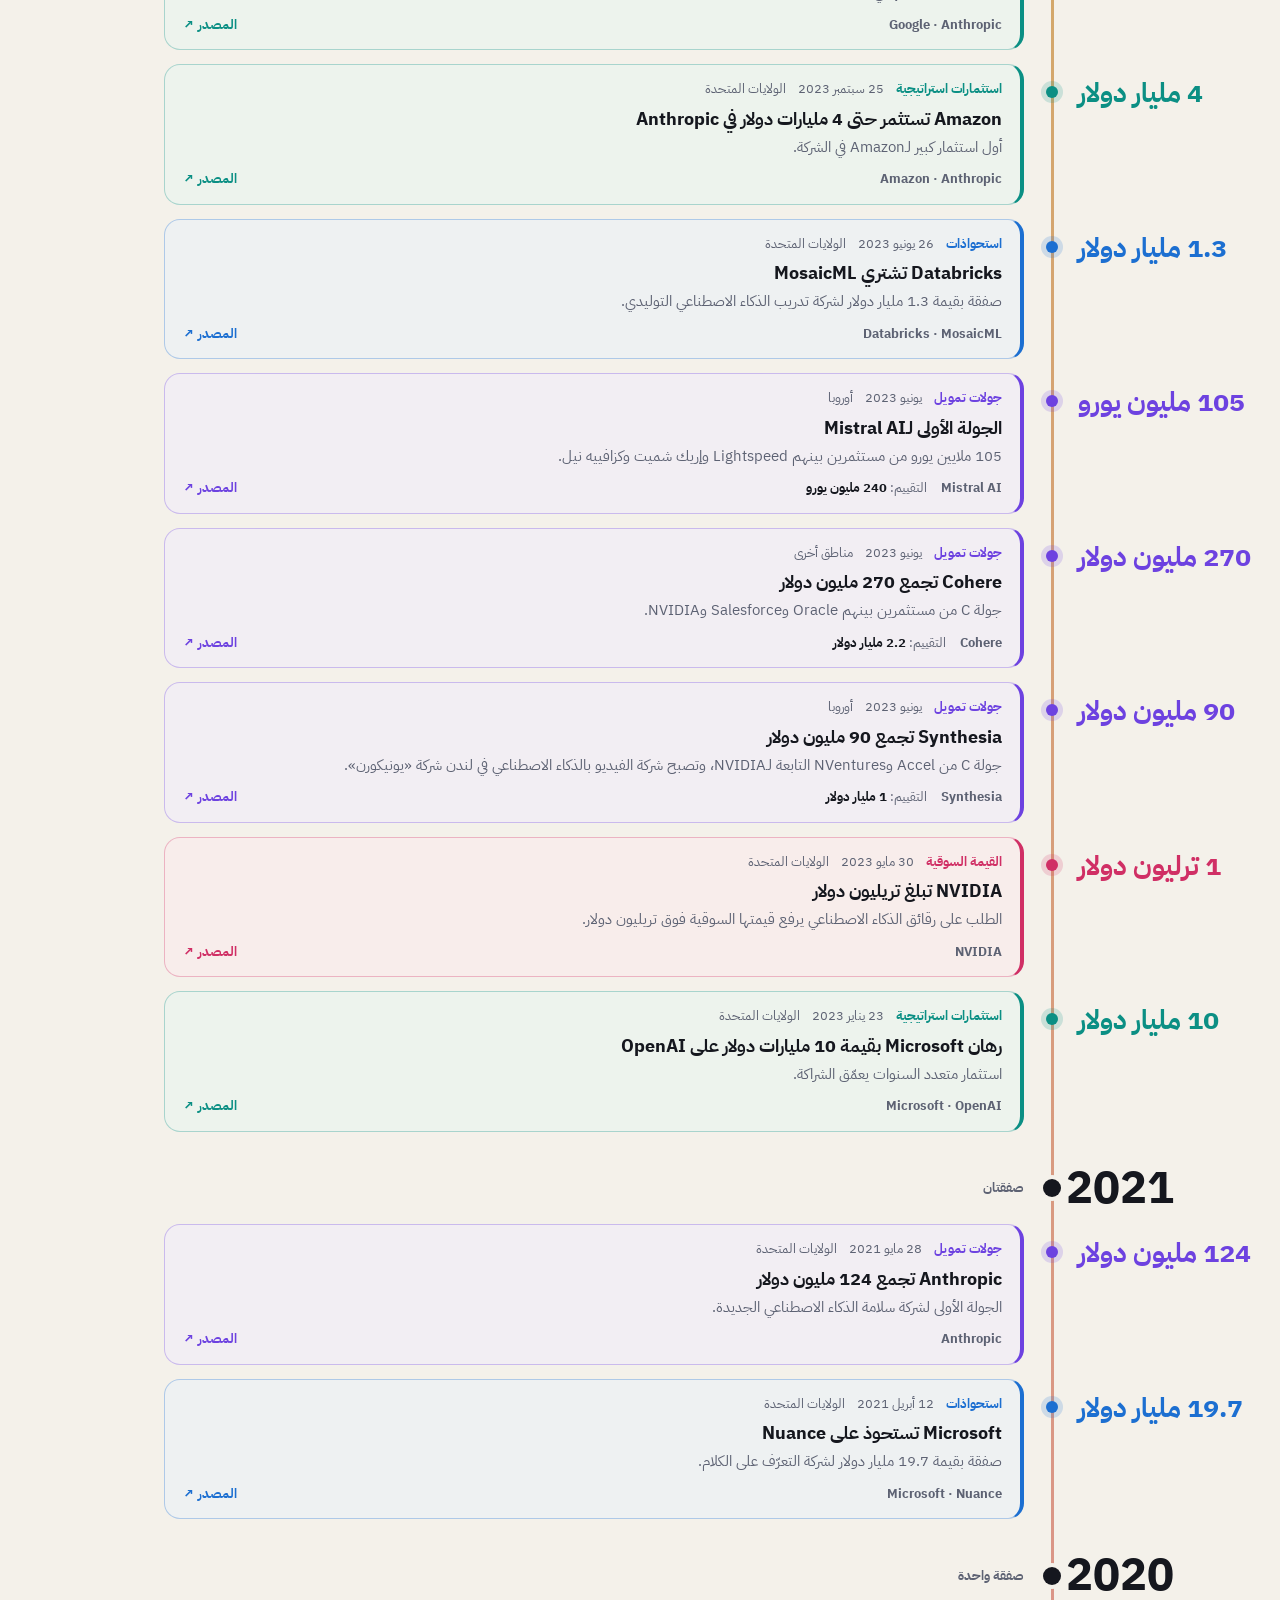
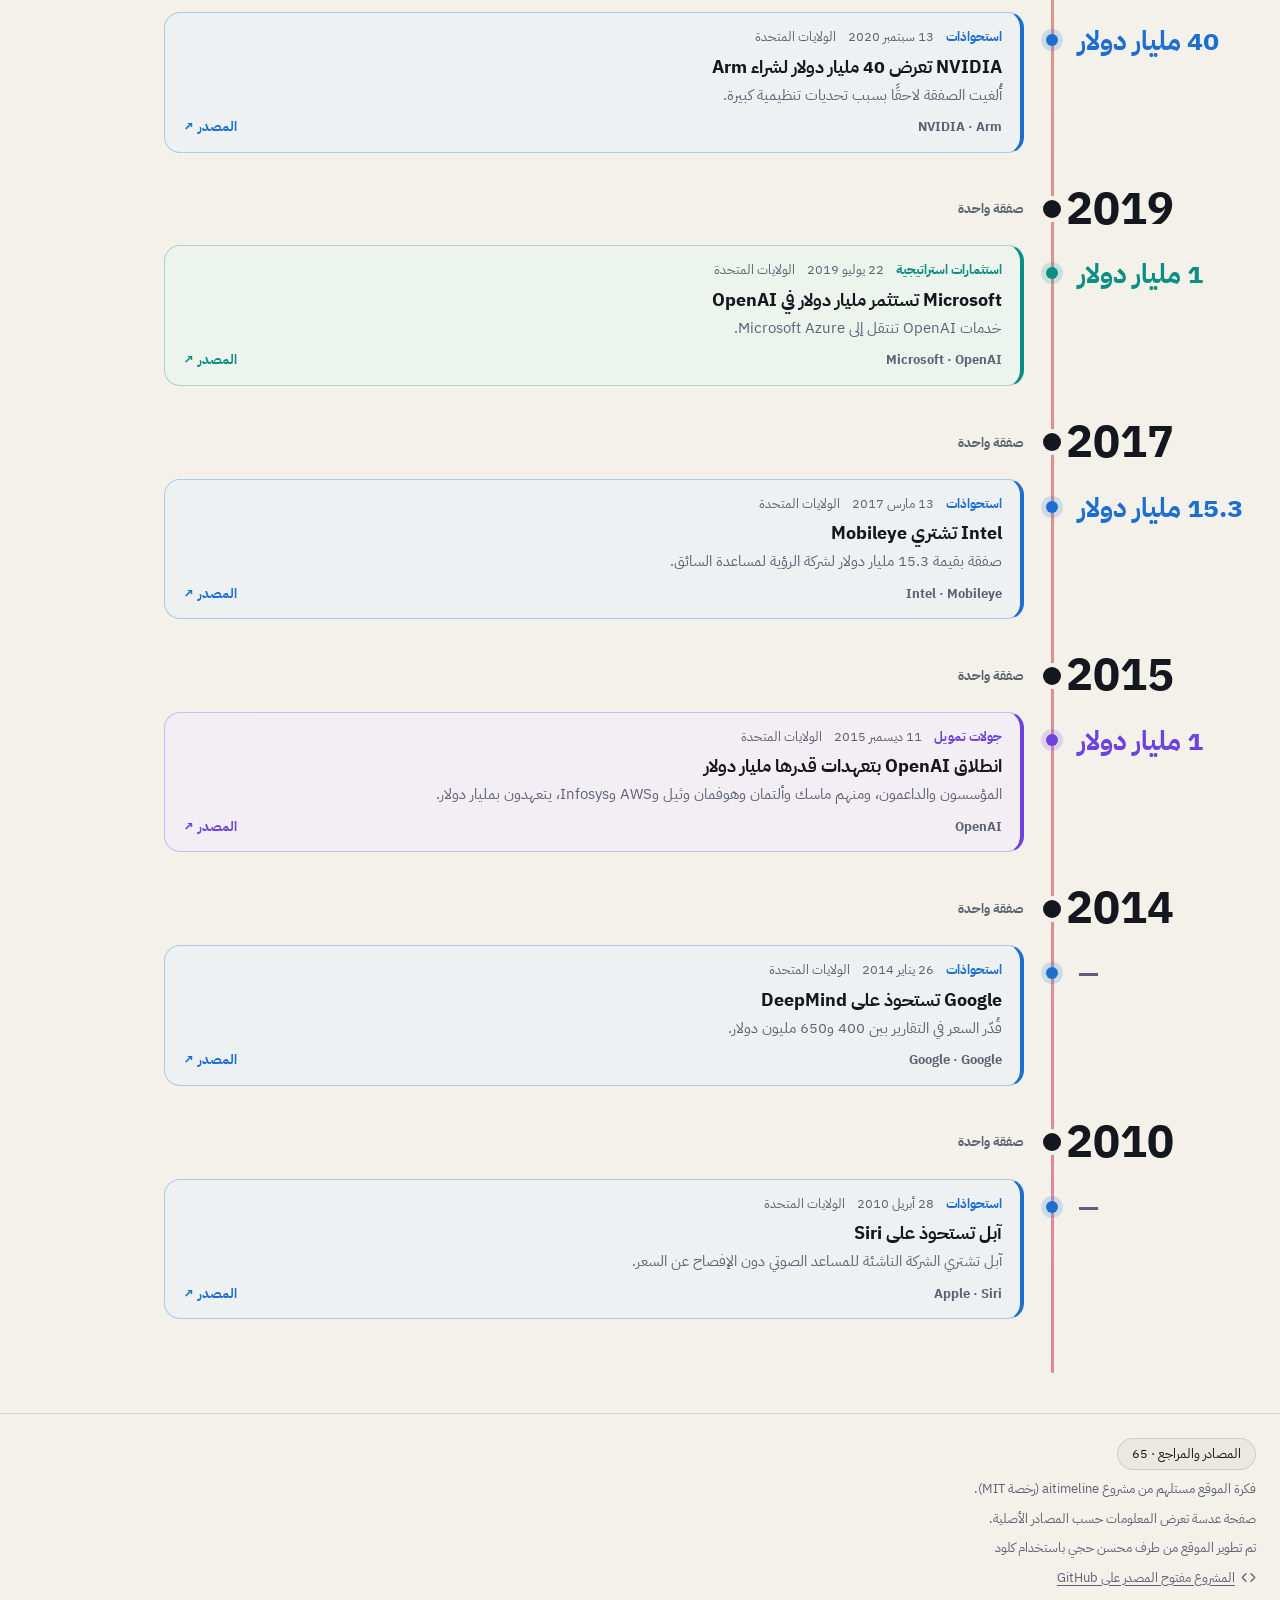
==== commit 302b23fa: "Add the developer credit to every footer Co-Authored-By: Claude Opus 5.5 <noreply@anthropic.com>" ====
--- a/invest.html
+++ b/invest.html
@@ -65,6 +65,7 @@
     <div class="foot-row"><button id="sourcesBtn" class="btn small" type="button"></button><span id="sourcesNote" class="muted"></span></div>
     <p class="muted" data-i18n="credits"></p>
     <p class="muted" data-i18n="footer"></p>
+    <p class="muted" data-i18n="madeBy">تم تطوير الموقع من طرف محسن حجي باستخدام كلود</p>
     <p class="muted repo-link"><a href="https://github.com/maghrebme/ai-lens" target="_blank" rel="noopener noreferrer"><svg viewBox="0 0 24 24" fill="none" stroke="currentColor" stroke-width="2" stroke-linecap="round" stroke-linejoin="round" aria-hidden="true"><path d="m16 18 6-6-6-6M8 6l-6 6 6 6"/></svg><span data-i18n="repoLink">المشروع مفتوح المصدر على GitHub</span></a></p>
   </footer>
   <button id="toTop" class="to-top" type="button" data-i18n-label="toTop" hidden>
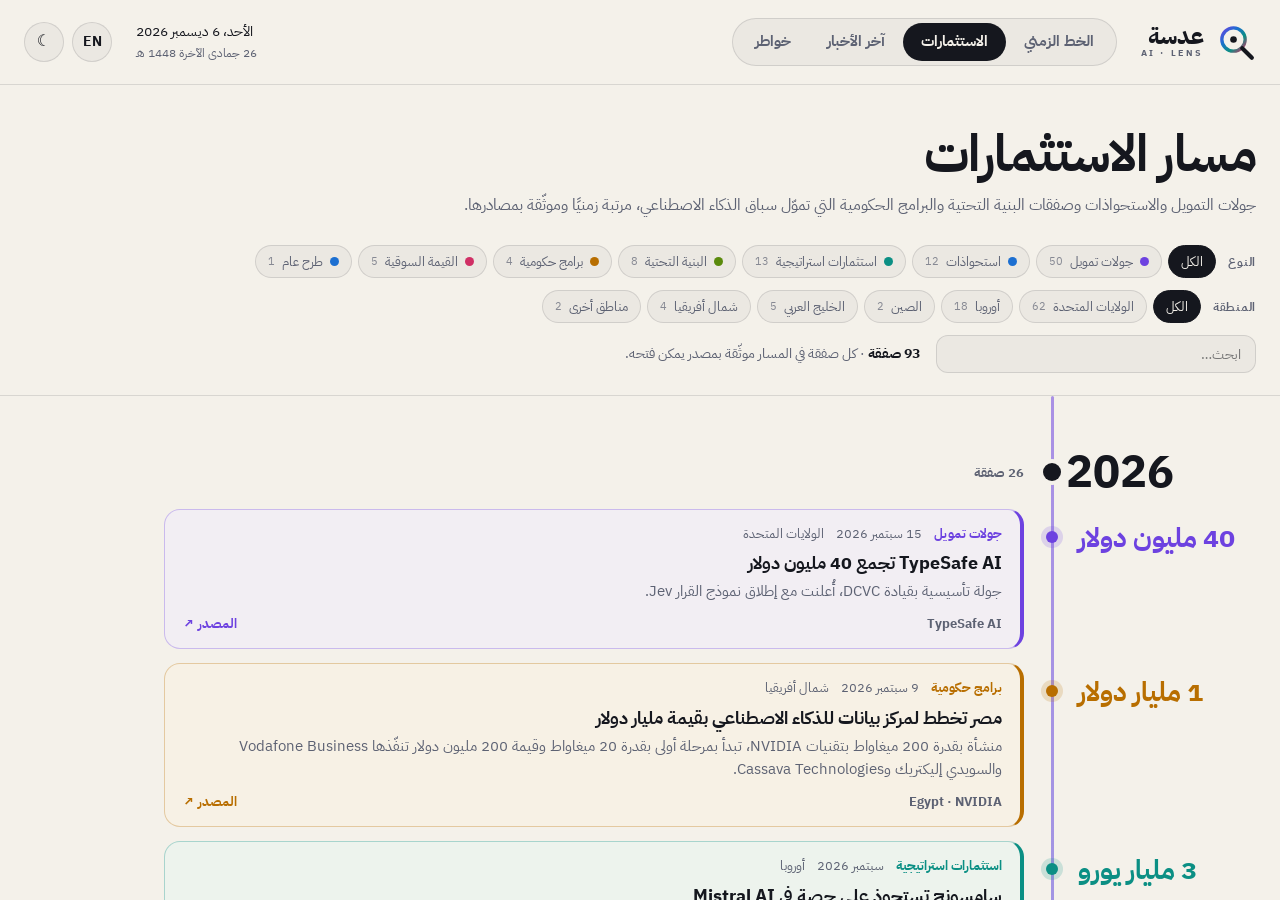
==== commit c4a70806: "Keep deals of $1B+ from the news as a permanent reference Amounts are read from the headline (valuat" ====
--- a/invest.html
+++ b/invest.html
@@ -2,12 +2,21 @@
 <html lang="ar" dir="rtl" data-theme="dark">
 <head>
   <meta charset="utf-8">
-  <meta name="viewport" content="width=device-width, initial-scale=1">
+  <meta name="viewport" content="width=device-width, initial-scale=1, viewport-fit=cover">
   <meta http-equiv="Content-Security-Policy" content="default-src 'self'; script-src 'self'; style-src 'self'; style-src-attr 'unsafe-inline'; img-src 'self' data:; font-src 'self'; connect-src 'self'; object-src 'none'; base-uri 'self'; form-action 'none'">
   <meta name="referrer" content="strict-origin-when-cross-origin">
   <title>عدسة — مسار استثمارات الذكاء الاصطناعي</title>
   <meta name="description" content="AI evolves at breakneck speed. AI Lens tracks the acceleration in real time—mapping every major model release, research breakthrough, and industry milestone on a single interactive timeline.">
   <link rel="icon" href="favicon.svg" type="image/svg+xml">
+  <link rel="icon" href="favicon.ico" sizes="32x32">
+  <link rel="apple-touch-icon" href="assets/icons/apple-touch-icon.png">
+  <link rel="manifest" href="manifest.webmanifest">
+  <meta name="theme-color" content="#08090e" media="(prefers-color-scheme: dark)">
+  <meta name="theme-color" content="#f4f1ea" media="(prefers-color-scheme: light)">
+  <meta name="mobile-web-app-capable" content="yes">
+  <meta name="apple-mobile-web-app-capable" content="yes">
+  <meta name="apple-mobile-web-app-status-bar-style" content="black-translucent">
+  <meta name="apple-mobile-web-app-title" content="Ai-Lens">
   <script src="assets/js/boot.js"></script>
   <link rel="stylesheet" href="assets/css/app.css">
 </head>
@@ -58,6 +67,11 @@
       <p class="muted" data-i18n="newsDealsSub"></p>
       <ul id="newsDealsList"></ul>
     </section>
+    <section id="bigDeals" class="news-deals big-deals" hidden>
+      <h2 data-i18n="bigDeals"></h2>
+      <p class="muted" data-i18n="bigDealsSub"></p>
+      <ul id="bigDealsList"></ul>
+    </section>
     <div id="track" class="track"></div>
   </main>
 
@@ -67,6 +81,7 @@
     <p class="muted" data-i18n="footer"></p>
     <p class="muted" data-i18n="madeBy">تم تطوير الموقع من طرف محسن حجي باستخدام كلود</p>
     <p class="muted repo-link"><a href="https://github.com/maghrebme/ai-lens" target="_blank" rel="noopener noreferrer"><svg viewBox="0 0 24 24" fill="none" stroke="currentColor" stroke-width="2" stroke-linecap="round" stroke-linejoin="round" aria-hidden="true"><path d="m16 18 6-6-6-6M8 6l-6 6 6 6"/></svg><span data-i18n="repoLink">المشروع مفتوح المصدر على GitHub</span></a></p>
+    <p class="muted repo-link"><a href="https://github.com/h9-tec/arabic-ai-atlas" target="_blank" rel="noopener noreferrer"><svg viewBox="0 0 24 24" fill="none" stroke="currentColor" stroke-width="2" stroke-linecap="round" stroke-linejoin="round" aria-hidden="true"><circle cx="12" cy="12" r="10"/><path d="M2 12h20M12 2a15 15 0 0 1 0 20M12 2a15 15 0 0 0 0 20"/></svg><span data-i18n="atlasLink">مشروع يستحق الاطلاع: أطلس الذكاء الاصطناعي العربي</span></a></p>
   </footer>
   <button id="toTop" class="to-top" type="button" data-i18n-label="toTop" hidden>
     <svg viewBox="0 0 24 24" fill="none" stroke="currentColor" stroke-width="2.2" stroke-linecap="round" stroke-linejoin="round" aria-hidden="true"><path d="M12 19V5M5 12l7-7 7 7"/></svg>
--- a/assets/css/app.css
+++ b/assets/css/app.css
@@ -335,6 +335,7 @@
 .news-deals a { display: flex; flex-direction: column; text-decoration: none; padding: 6px 0; border-bottom: 1px dashed var(--line); font-size: .92rem; }
 .news-deals a:hover span { color: var(--c-products); }
 .news-deals small { color: var(--muted); font-size: .74rem; }
+.big-deals .big-amt { color: var(--c-business); font-size: 1rem; font-variant-numeric: tabular-nums; }
 
 .track { --amt-w: 190px; --rail: 28px; position: relative; padding: 20px 0 40px; }
 .track::before {
@@ -517,3 +518,10 @@
   *, *::before, *::after { animation: none !important; transition: none !important; }
   .stop.pre .mcard { opacity: 1; transform: none; }
 }
+
+
+/* ── installed app (home screen) ────────────────────────── */
+/* With viewport-fit=cover and a translucent status bar, keep content clear of
+   the notch and the home indicator. The insets are 0 in a normal browser tab. */
+body { padding-top: env(safe-area-inset-top, 0px); padding-bottom: env(safe-area-inset-bottom, 0px); }
+.to-top { bottom: calc(24px + env(safe-area-inset-bottom, 0px)); }
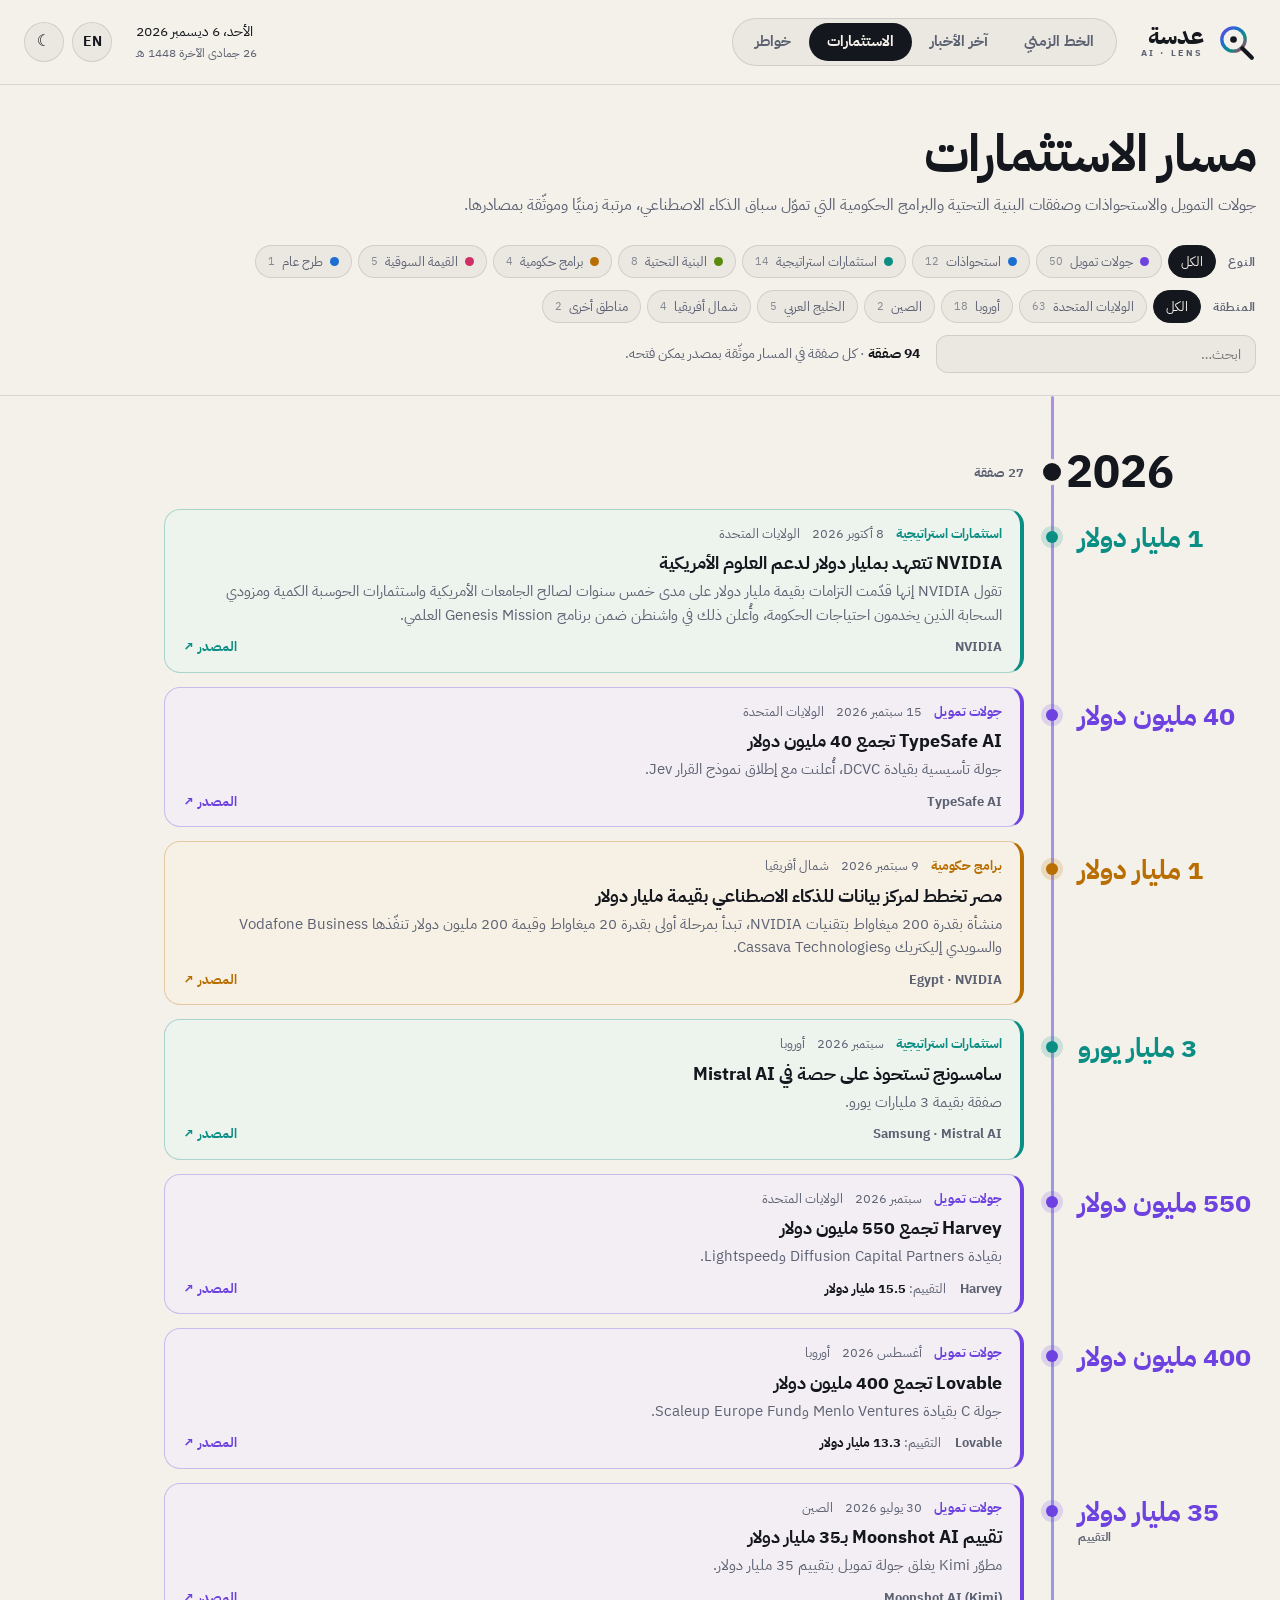
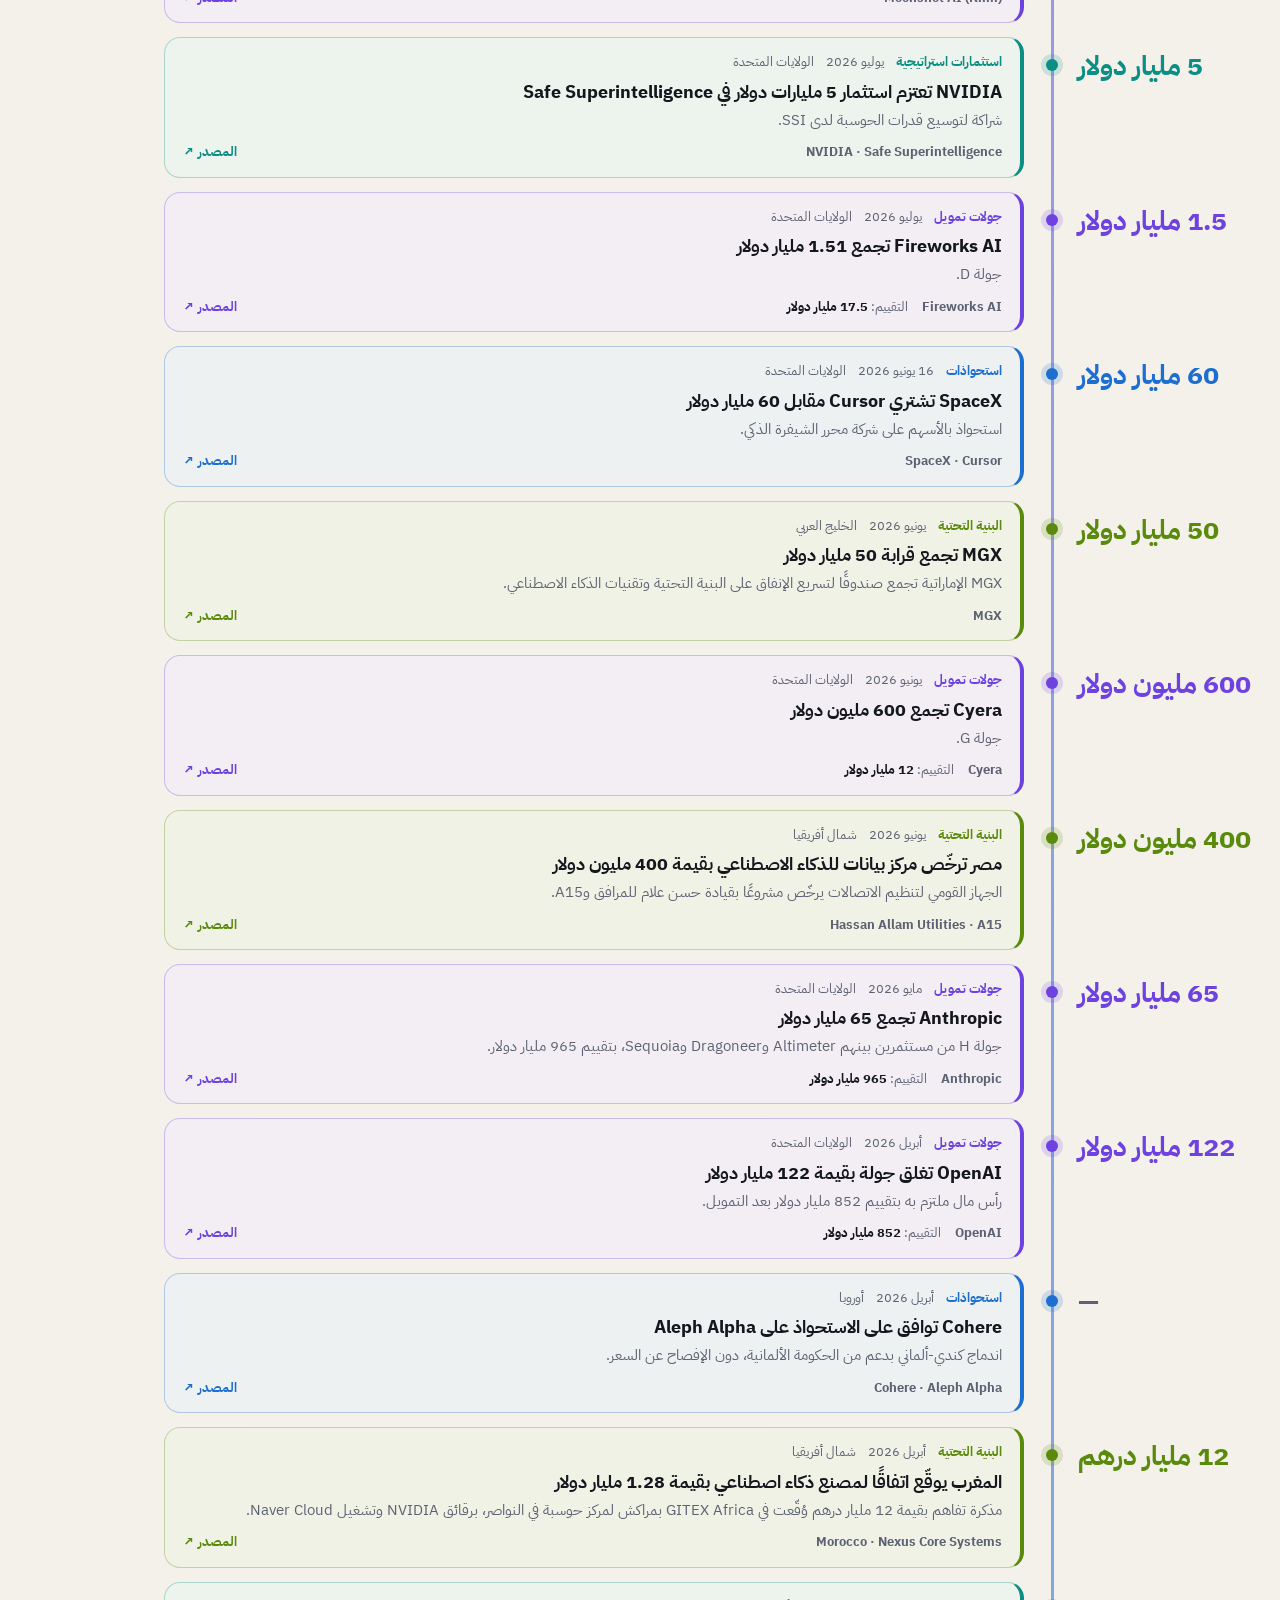
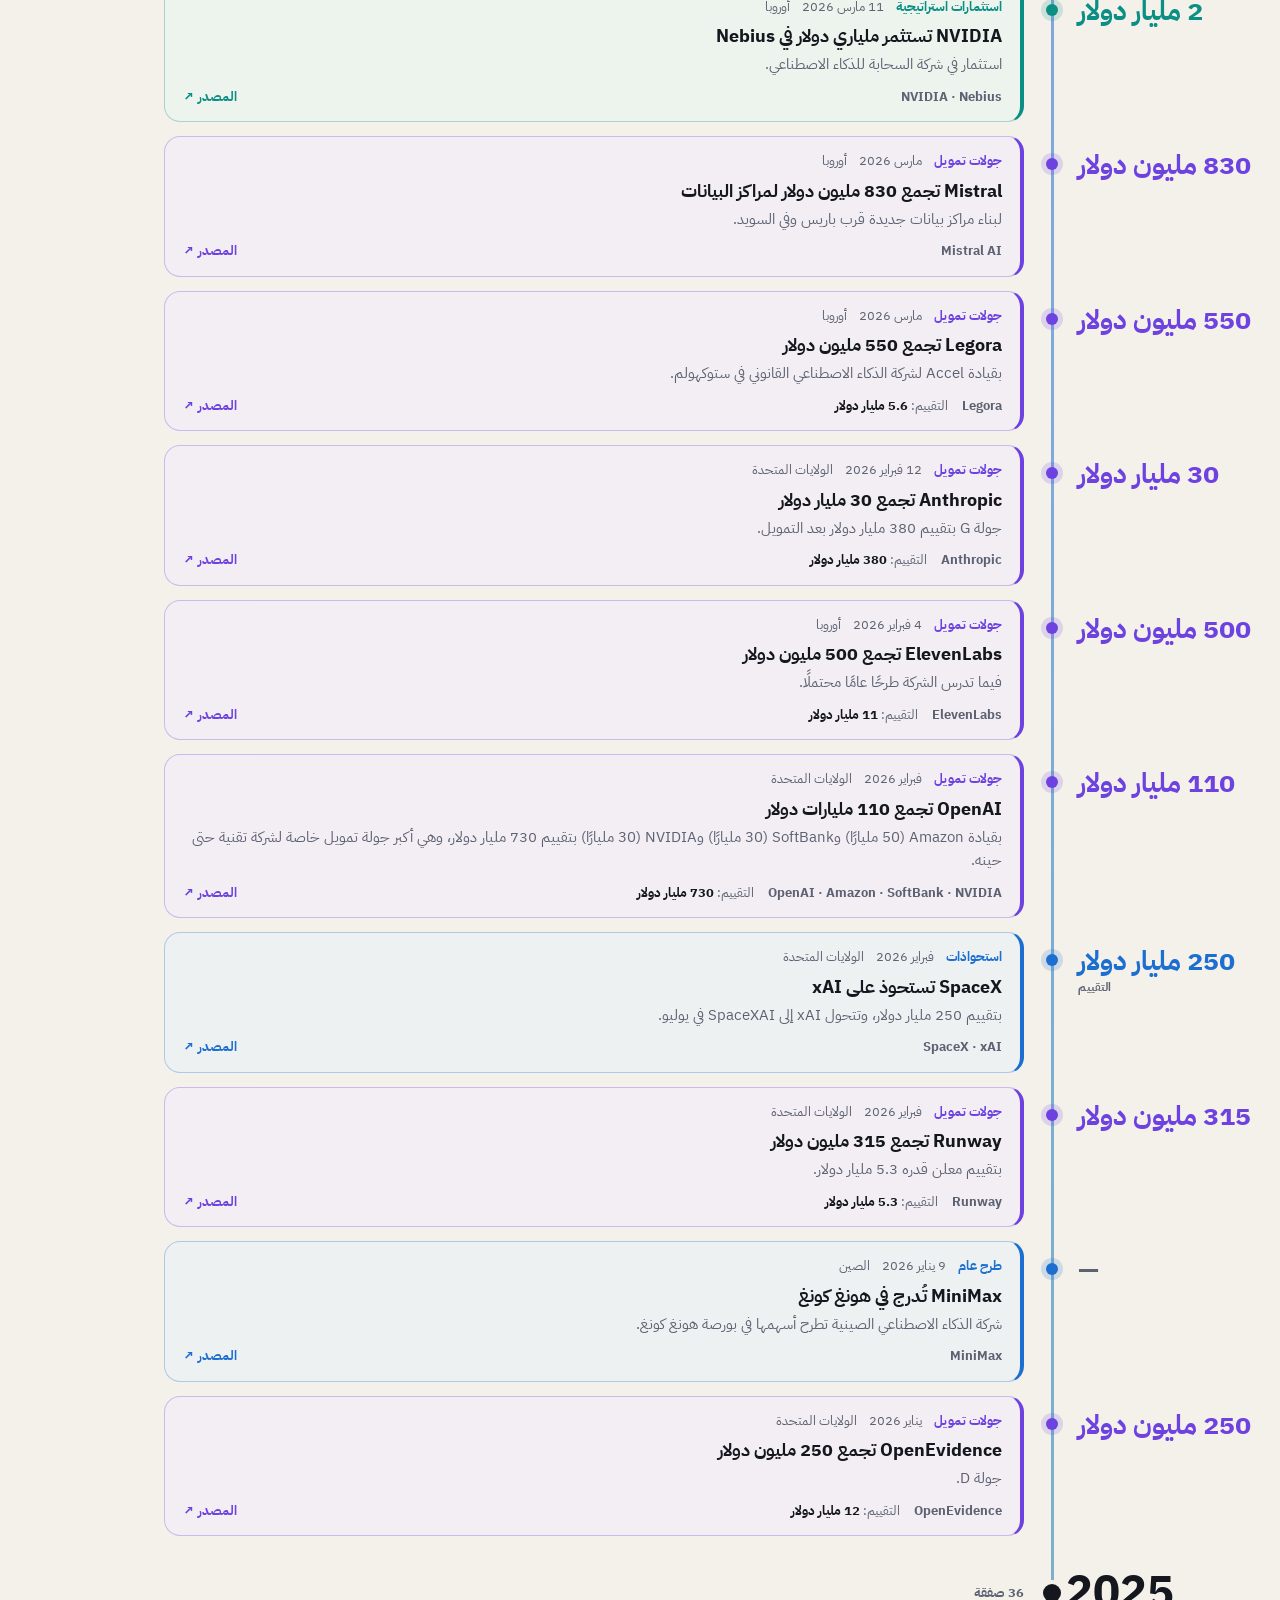
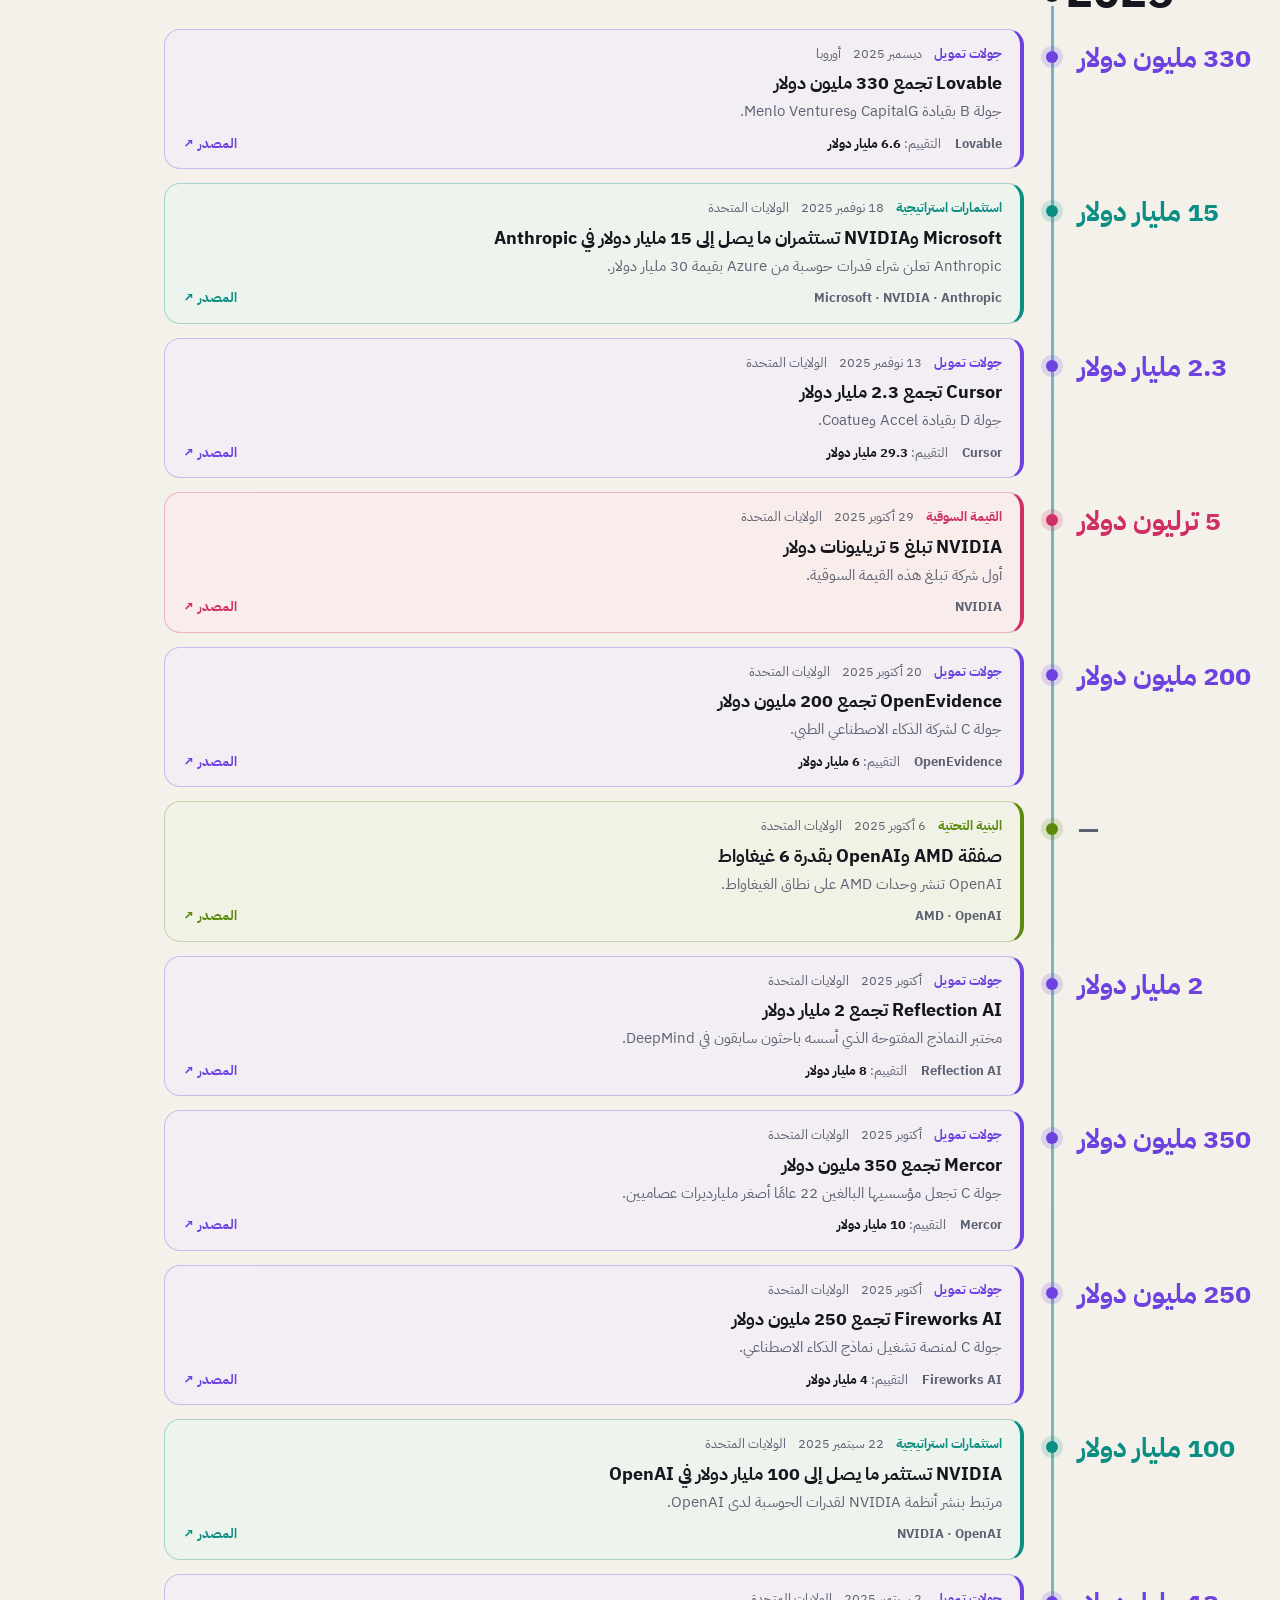
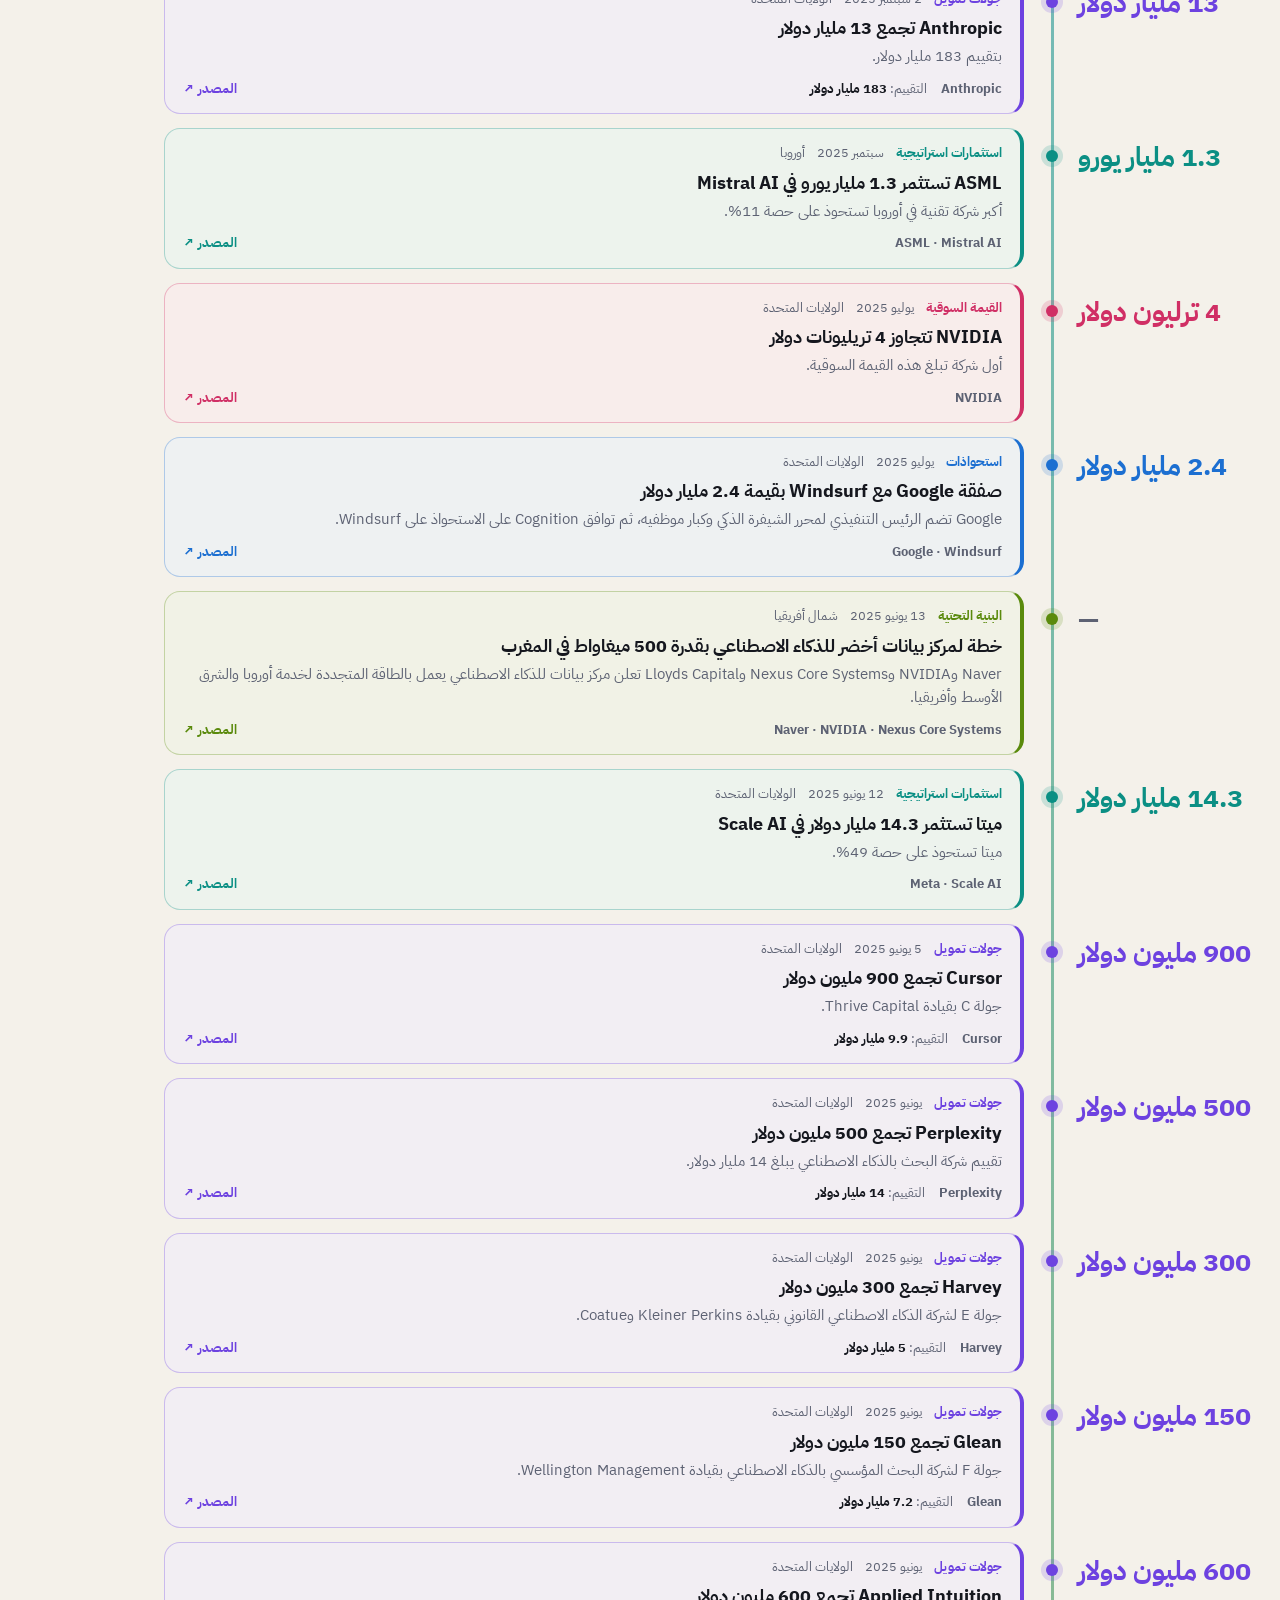
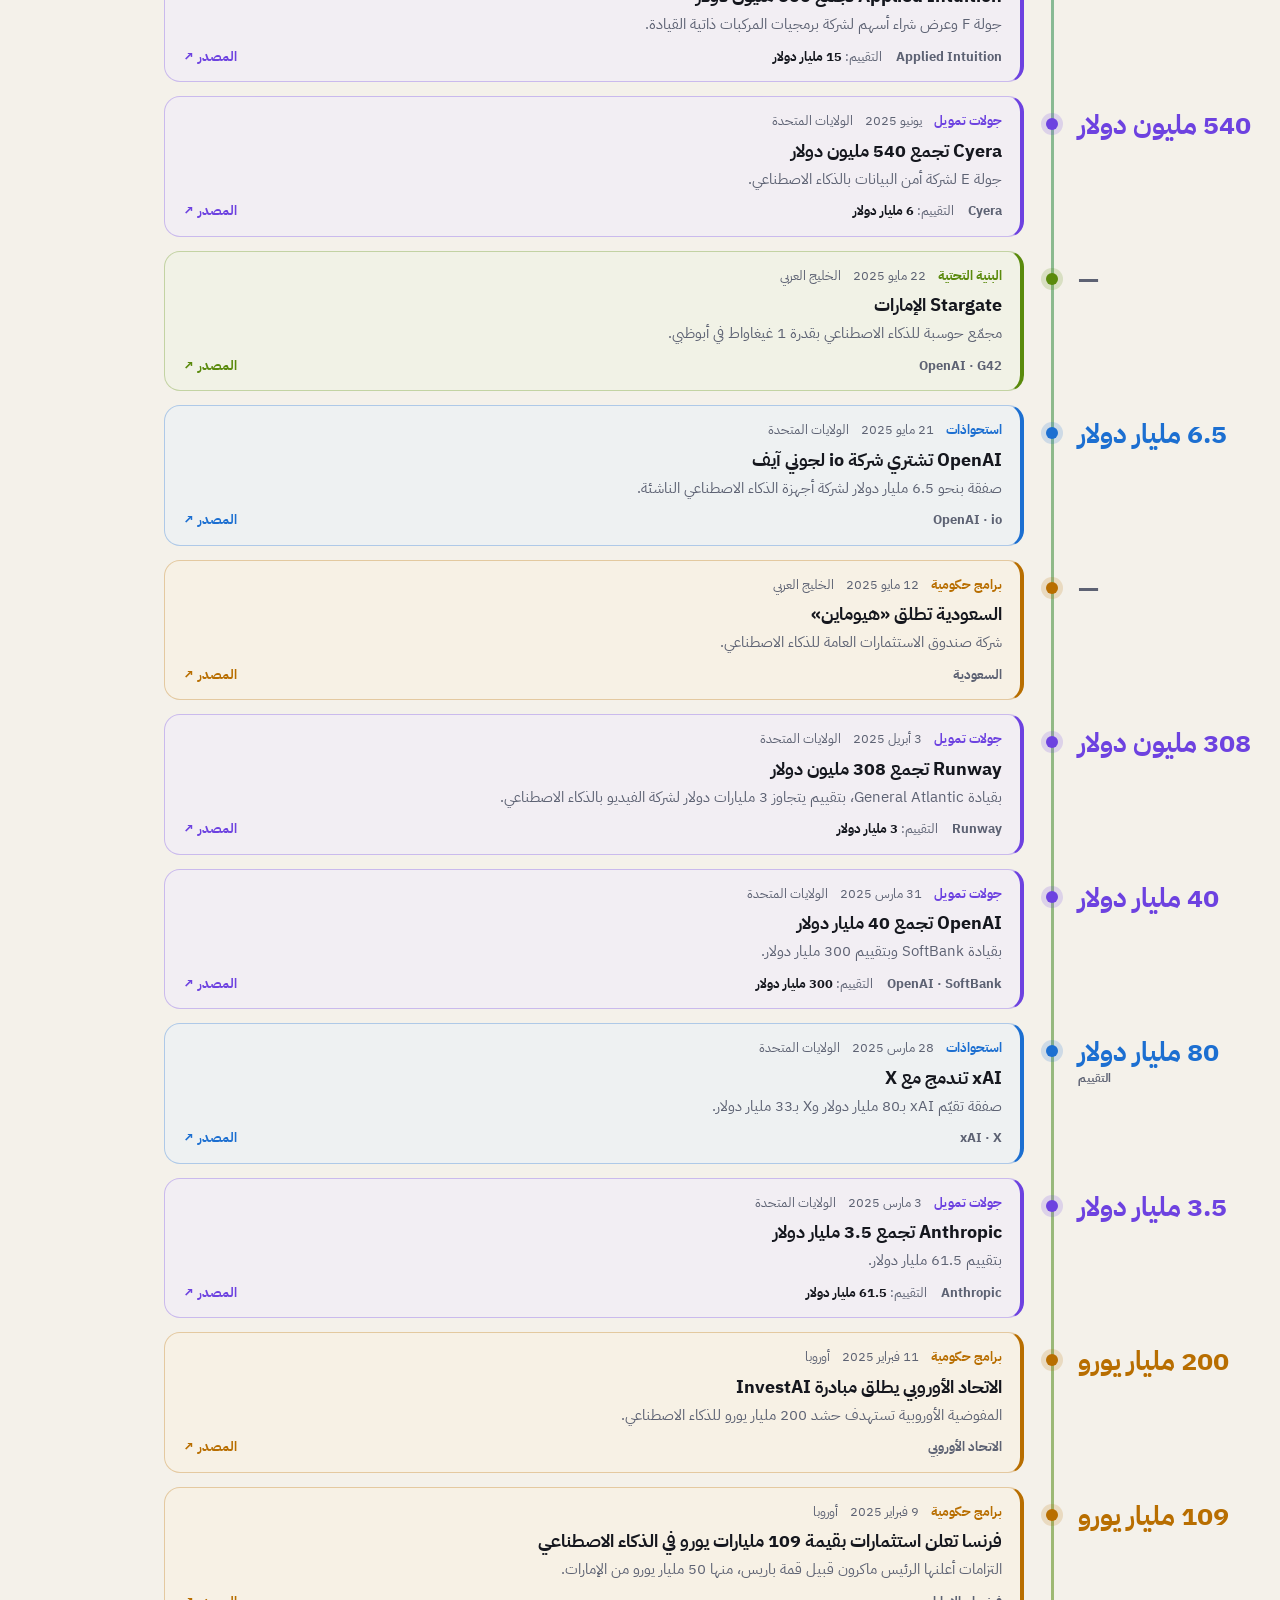
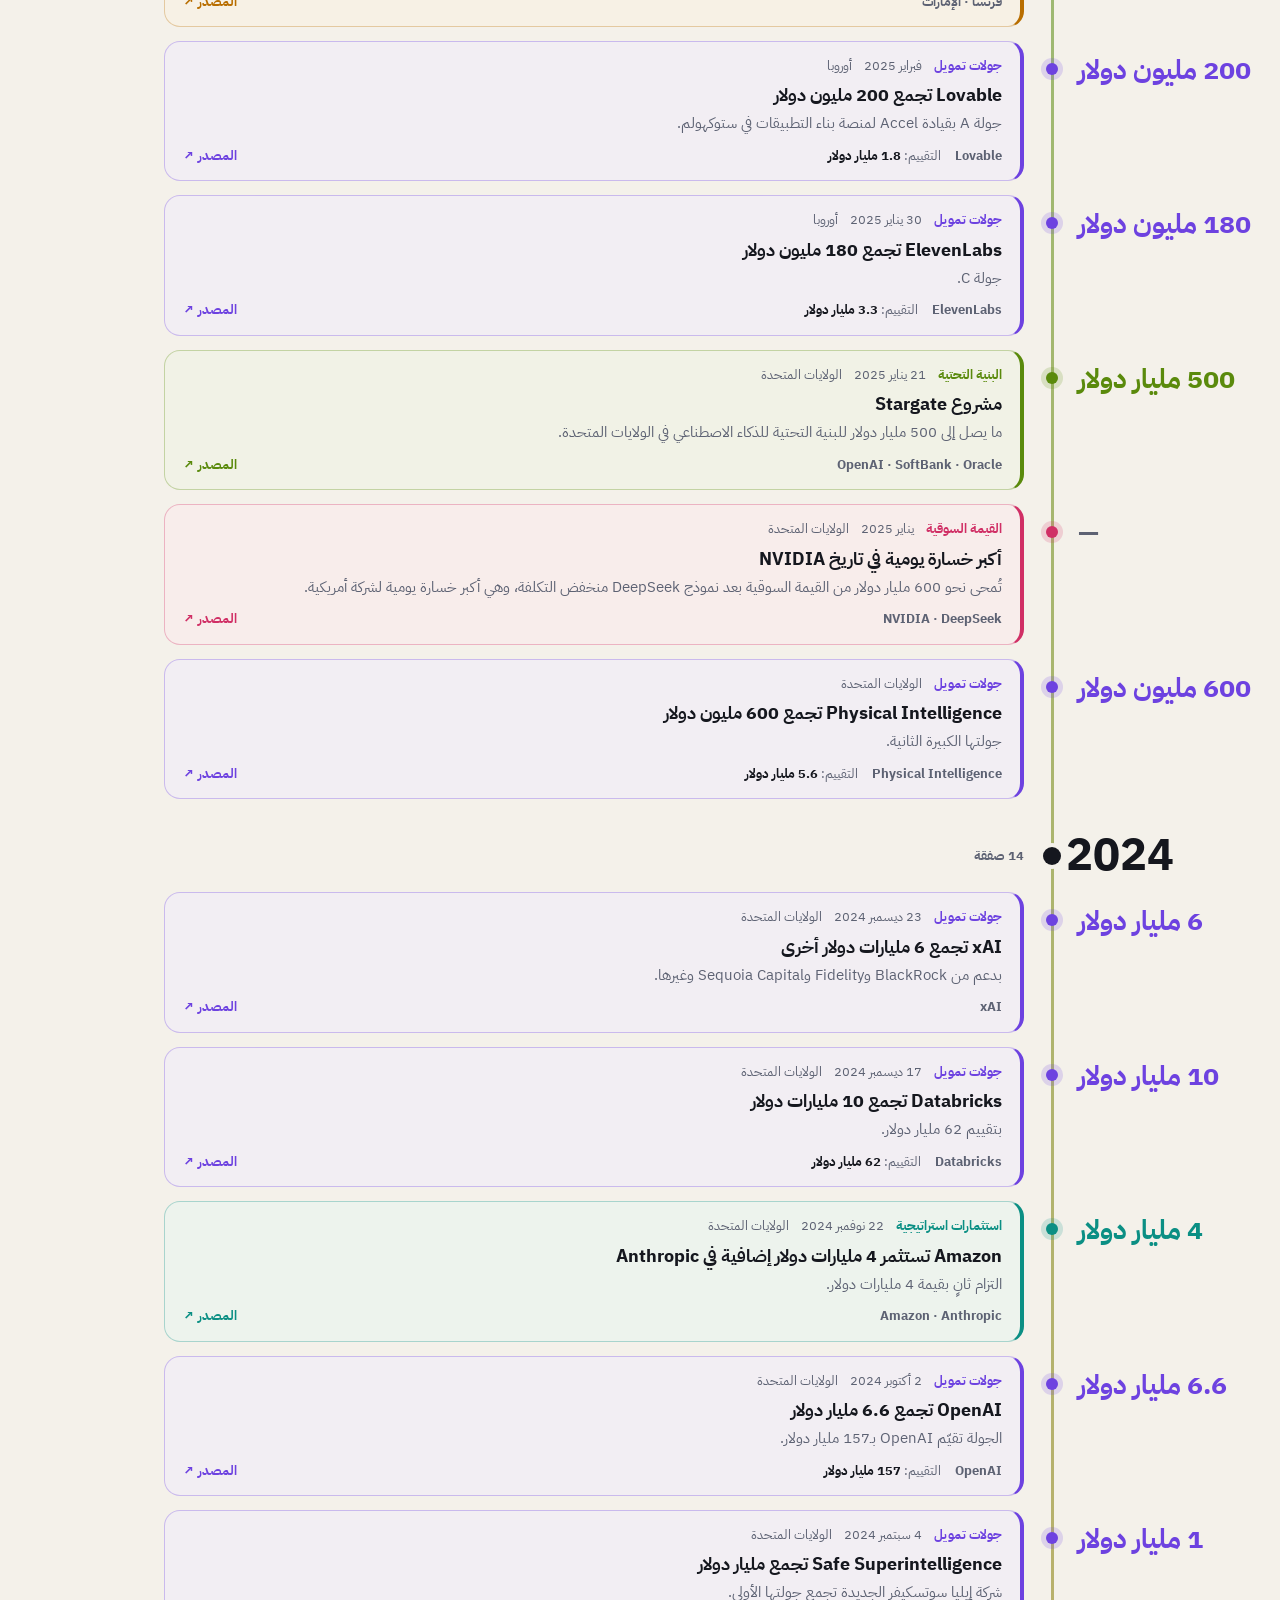
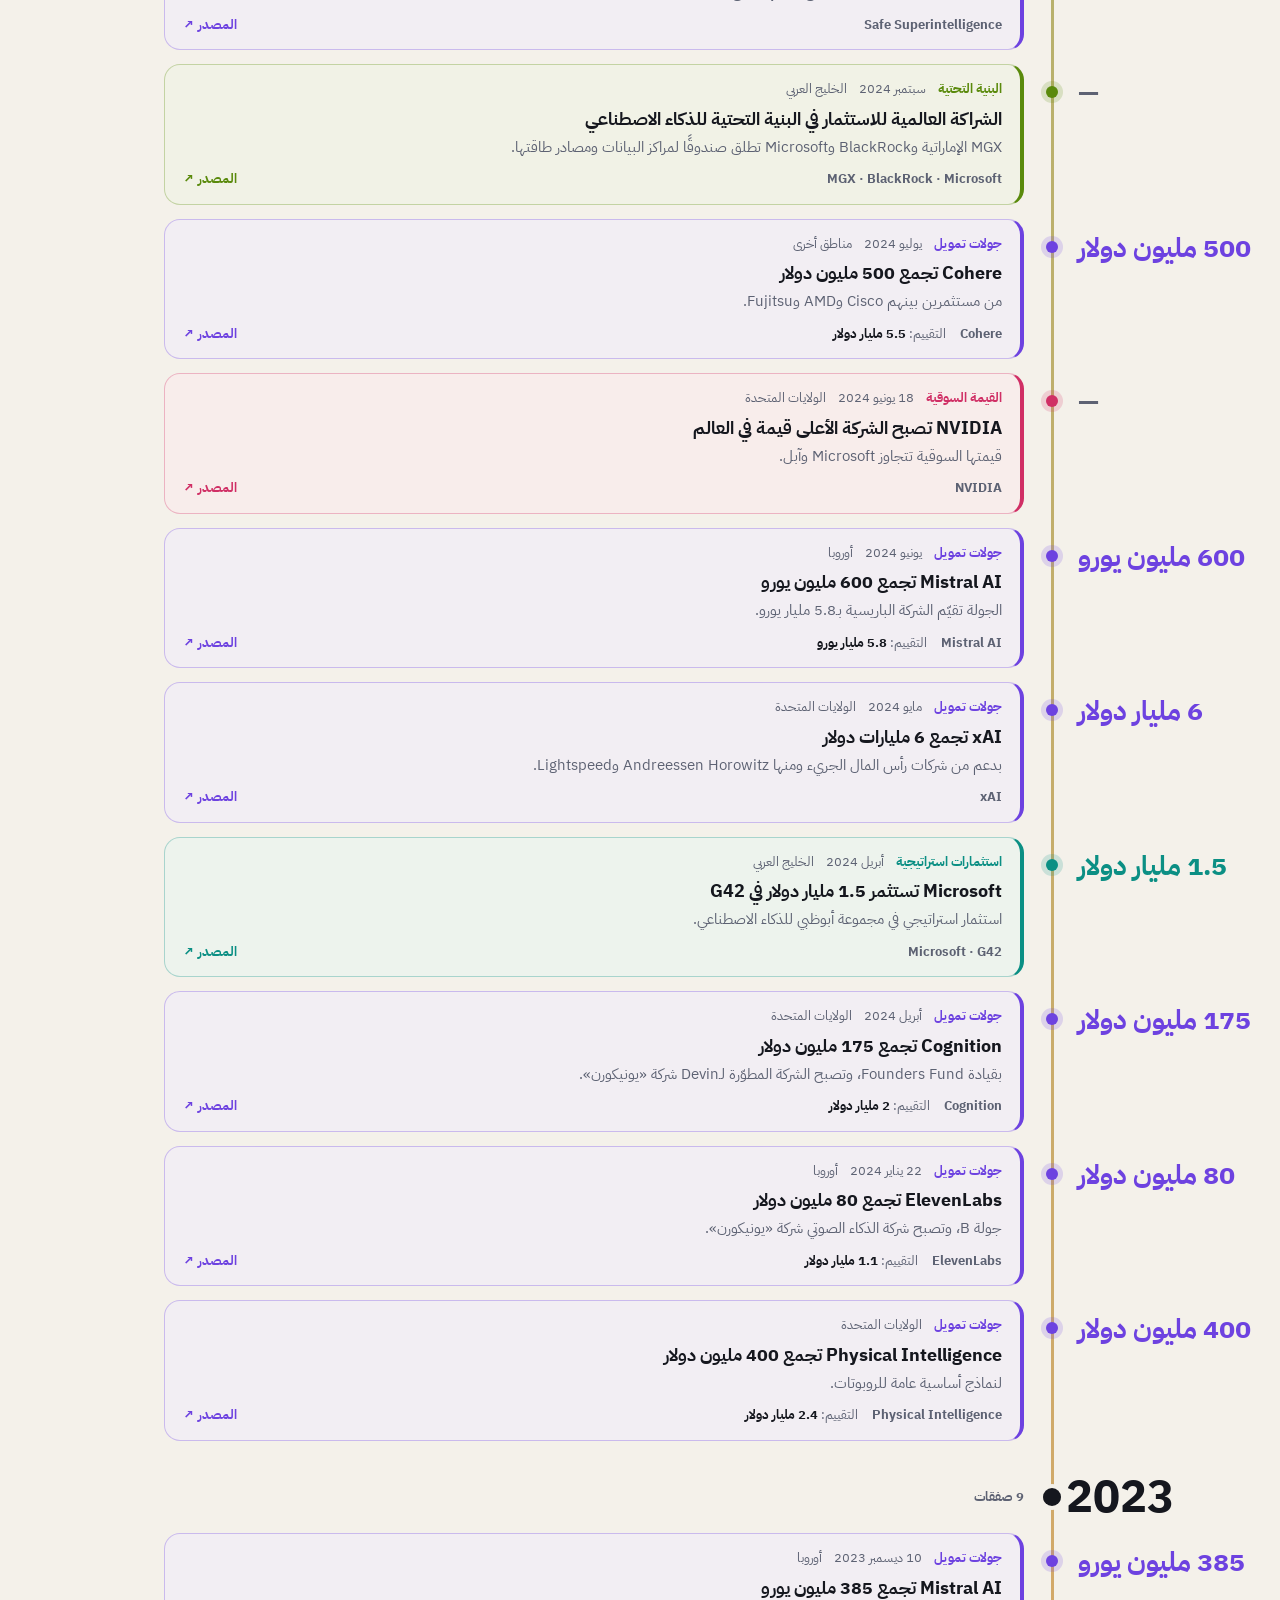
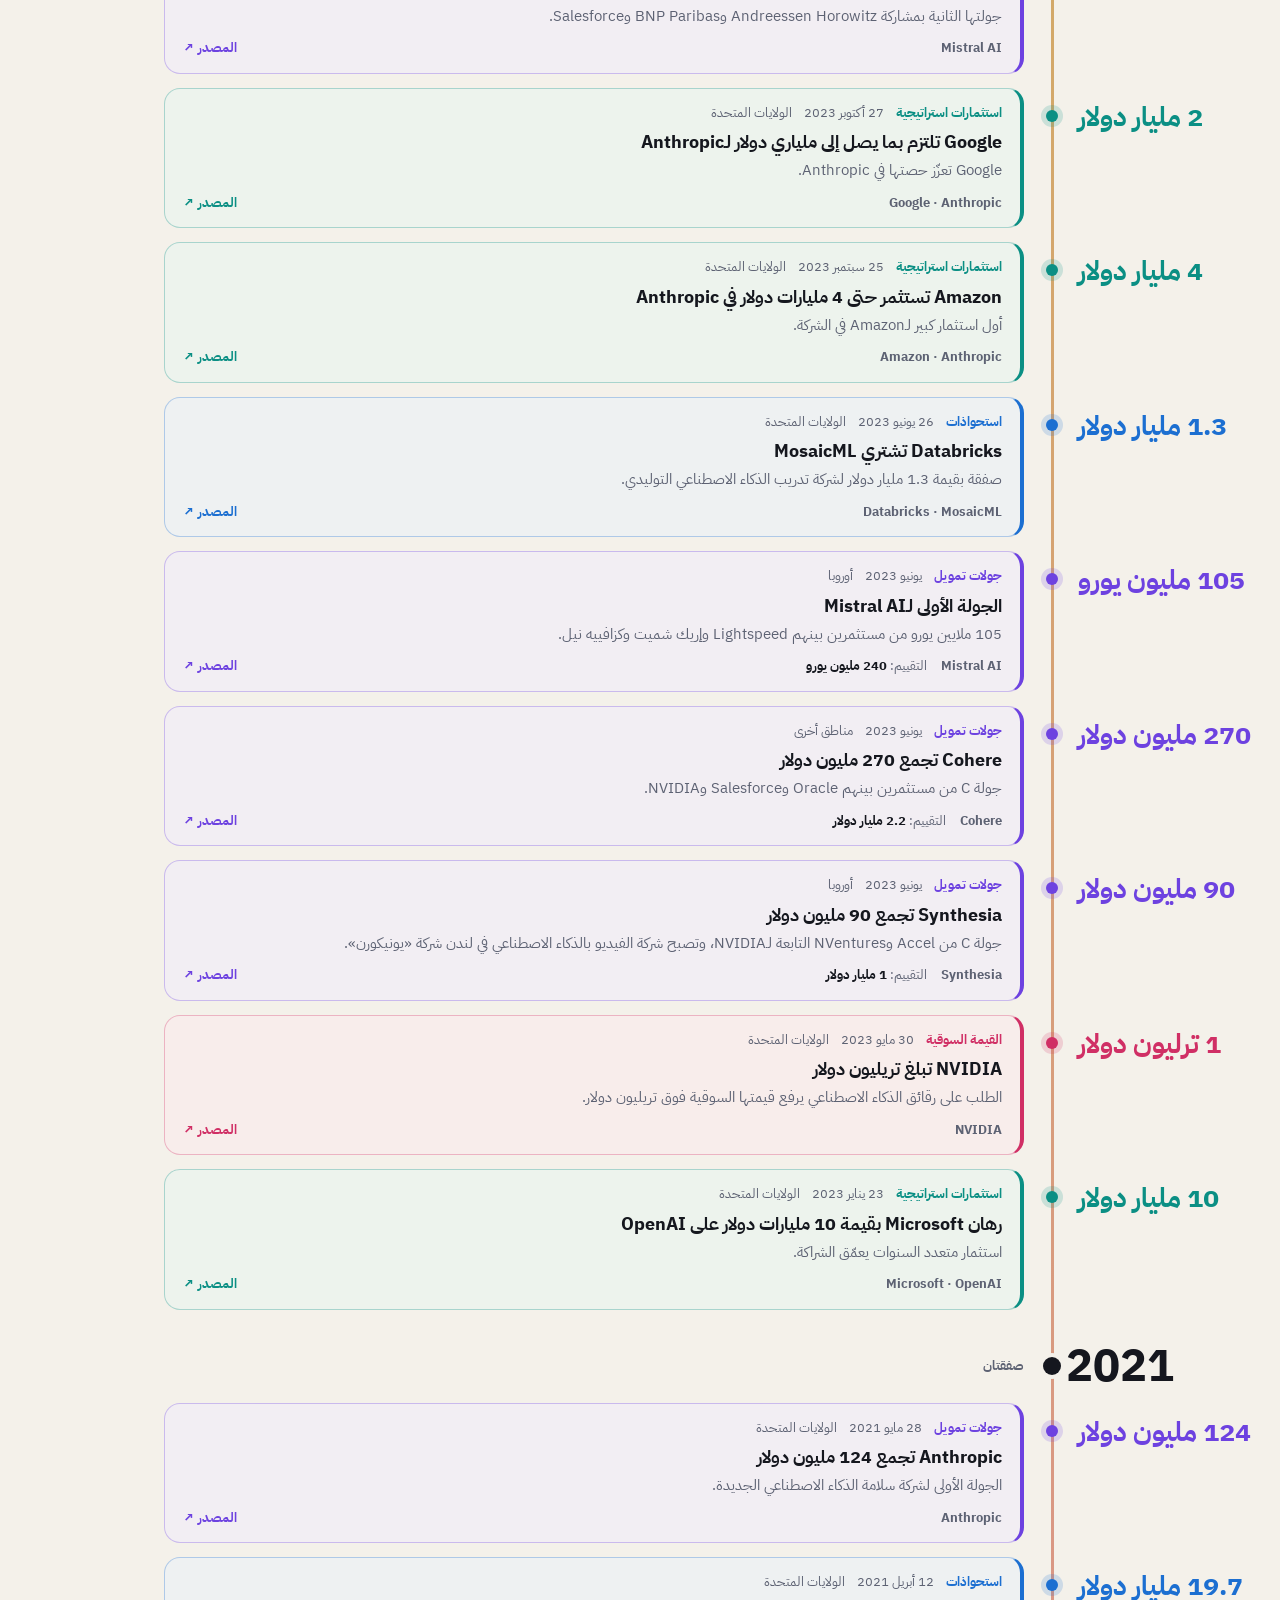
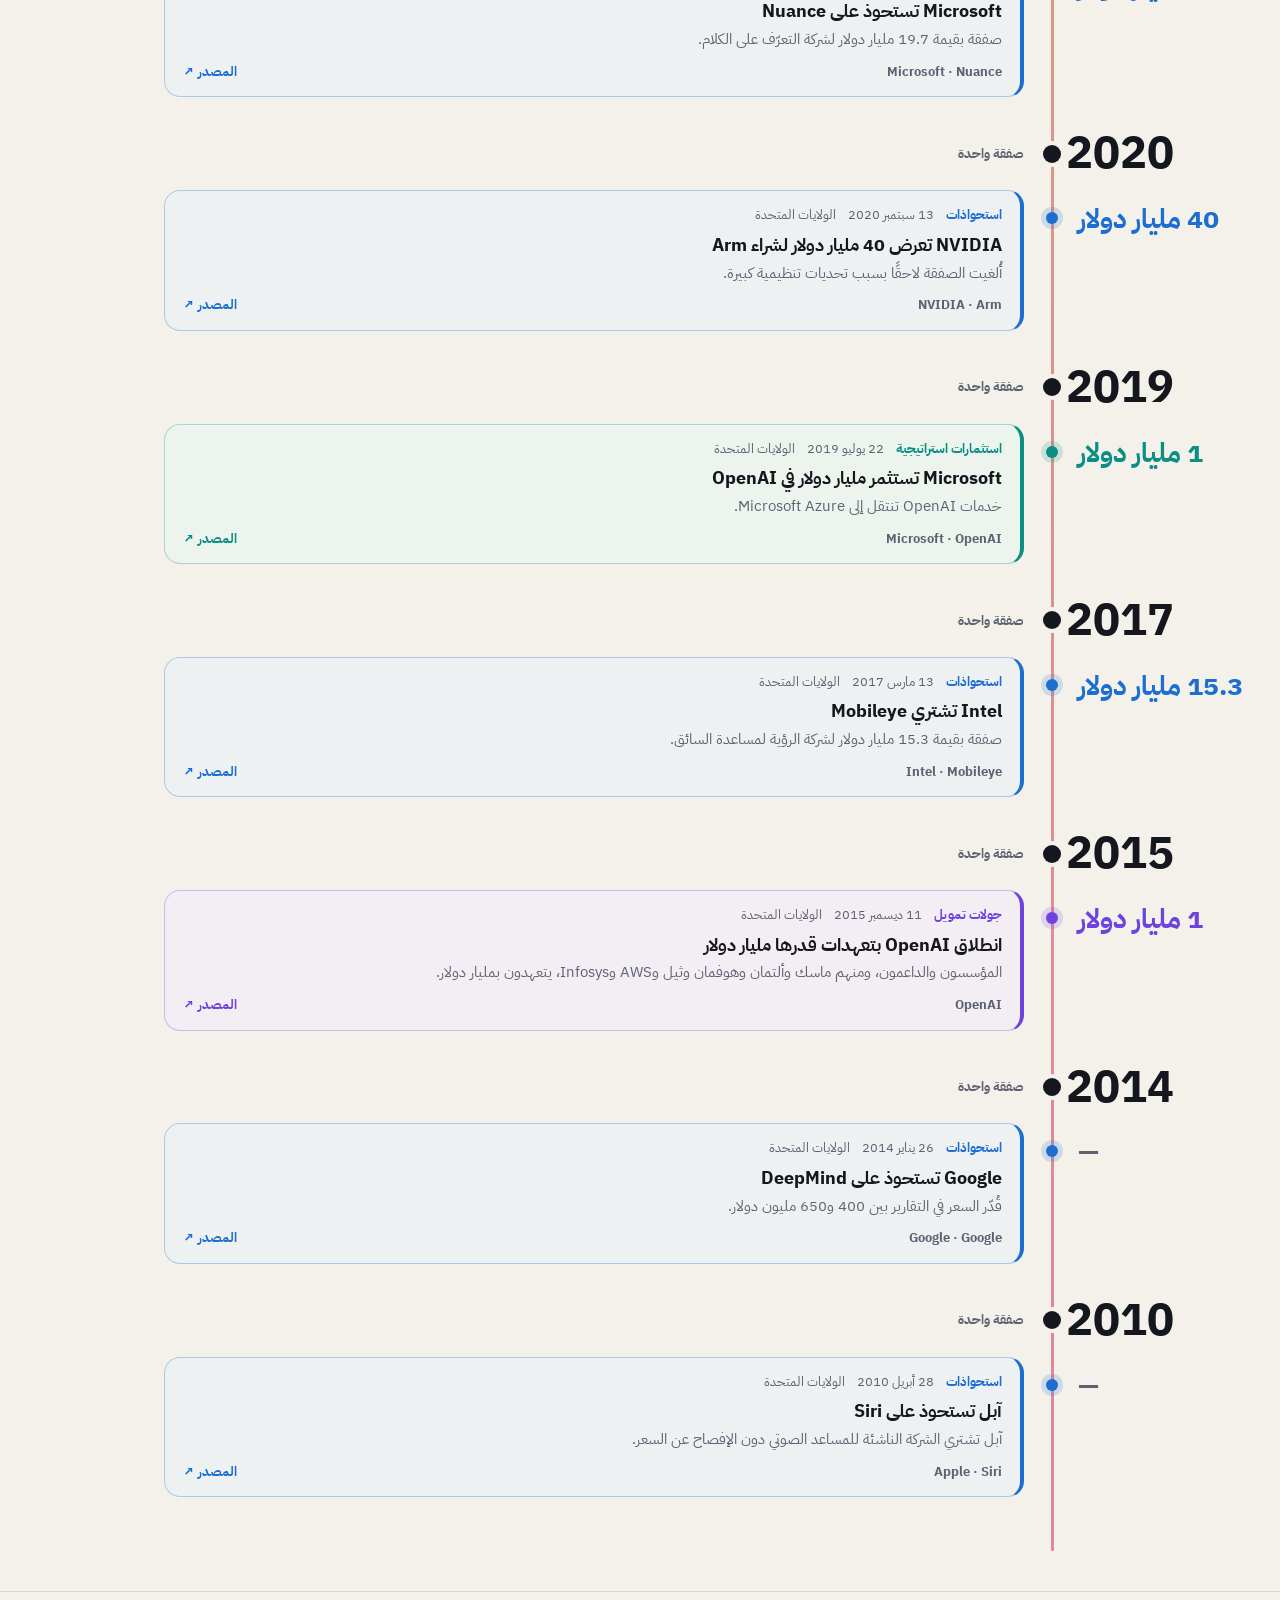
==== commit 8849c3a0: "Put Latest news after Timeline; show tab labels in the right language from the first paint Both labe" ====
--- a/invest.html
+++ b/invest.html
@@ -35,10 +35,10 @@
       <span class="brand-name"><b data-i18n="brand">عدسة</b><small>AI · LENS</small></span>
     </a>
     <nav class="tabs" aria-label="pages">
-      <a data-nav="./" href="./"  data-i18n="navTimeline">الخط الزمني</a>
-      <a data-nav="invest.html" href="invest.html" aria-current="page" data-i18n="navInvest">الاستثمارات</a>
-      <a data-nav="news.html" href="news.html" data-i18n="navNews">آخر الأخبار</a>
-      <a data-nav="reflections.html" href="reflections.html" data-i18n="navReflections">خواطر</a>
+      <a data-nav="./" href="./"><span data-l="ar">الخط الزمني</span><span data-l="en" lang="en">Timeline</span></a>
+      <a data-nav="news.html" href="news.html"><span data-l="ar">آخر الأخبار</span><span data-l="en" lang="en">Latest news</span></a>
+      <a data-nav="invest.html" href="invest.html" aria-current="page"><span data-l="ar">الاستثمارات</span><span data-l="en" lang="en">Investments</span></a>
+      <a data-nav="reflections.html" href="reflections.html"><span data-l="ar">خواطر</span><span data-l="en" lang="en">Reflections</span></a>
     </nav>
     <div class="today"><span id="dateG"></span><span id="dateH" class="hijri"></span></div>
     <div class="actions">
--- a/assets/css/app.css
+++ b/assets/css/app.css
@@ -88,6 +88,8 @@
 .brand-name b { font-size: 1.45rem; }
 .brand-name small { font-size: .58rem; letter-spacing: .28em; color: var(--muted); font-weight: 600; }
 .tabs { display: inline-flex; padding: 4px; border: 1px solid var(--line); border-radius: 999px; background: var(--panel); }
+/* Both labels ship in the HTML so the right one shows before any script runs. */
+html[lang='en'] .tabs [data-l='ar'], html:not([lang='en']) .tabs [data-l='en'] { display: none; }
 .tabs a { padding: 7px 18px; border-radius: 999px; text-decoration: none; font-size: .92rem; color: var(--muted); font-weight: 600; }
 .tabs a:hover { color: var(--text); }
 .tabs a[aria-current='page'] { background: var(--text); color: var(--bg); }
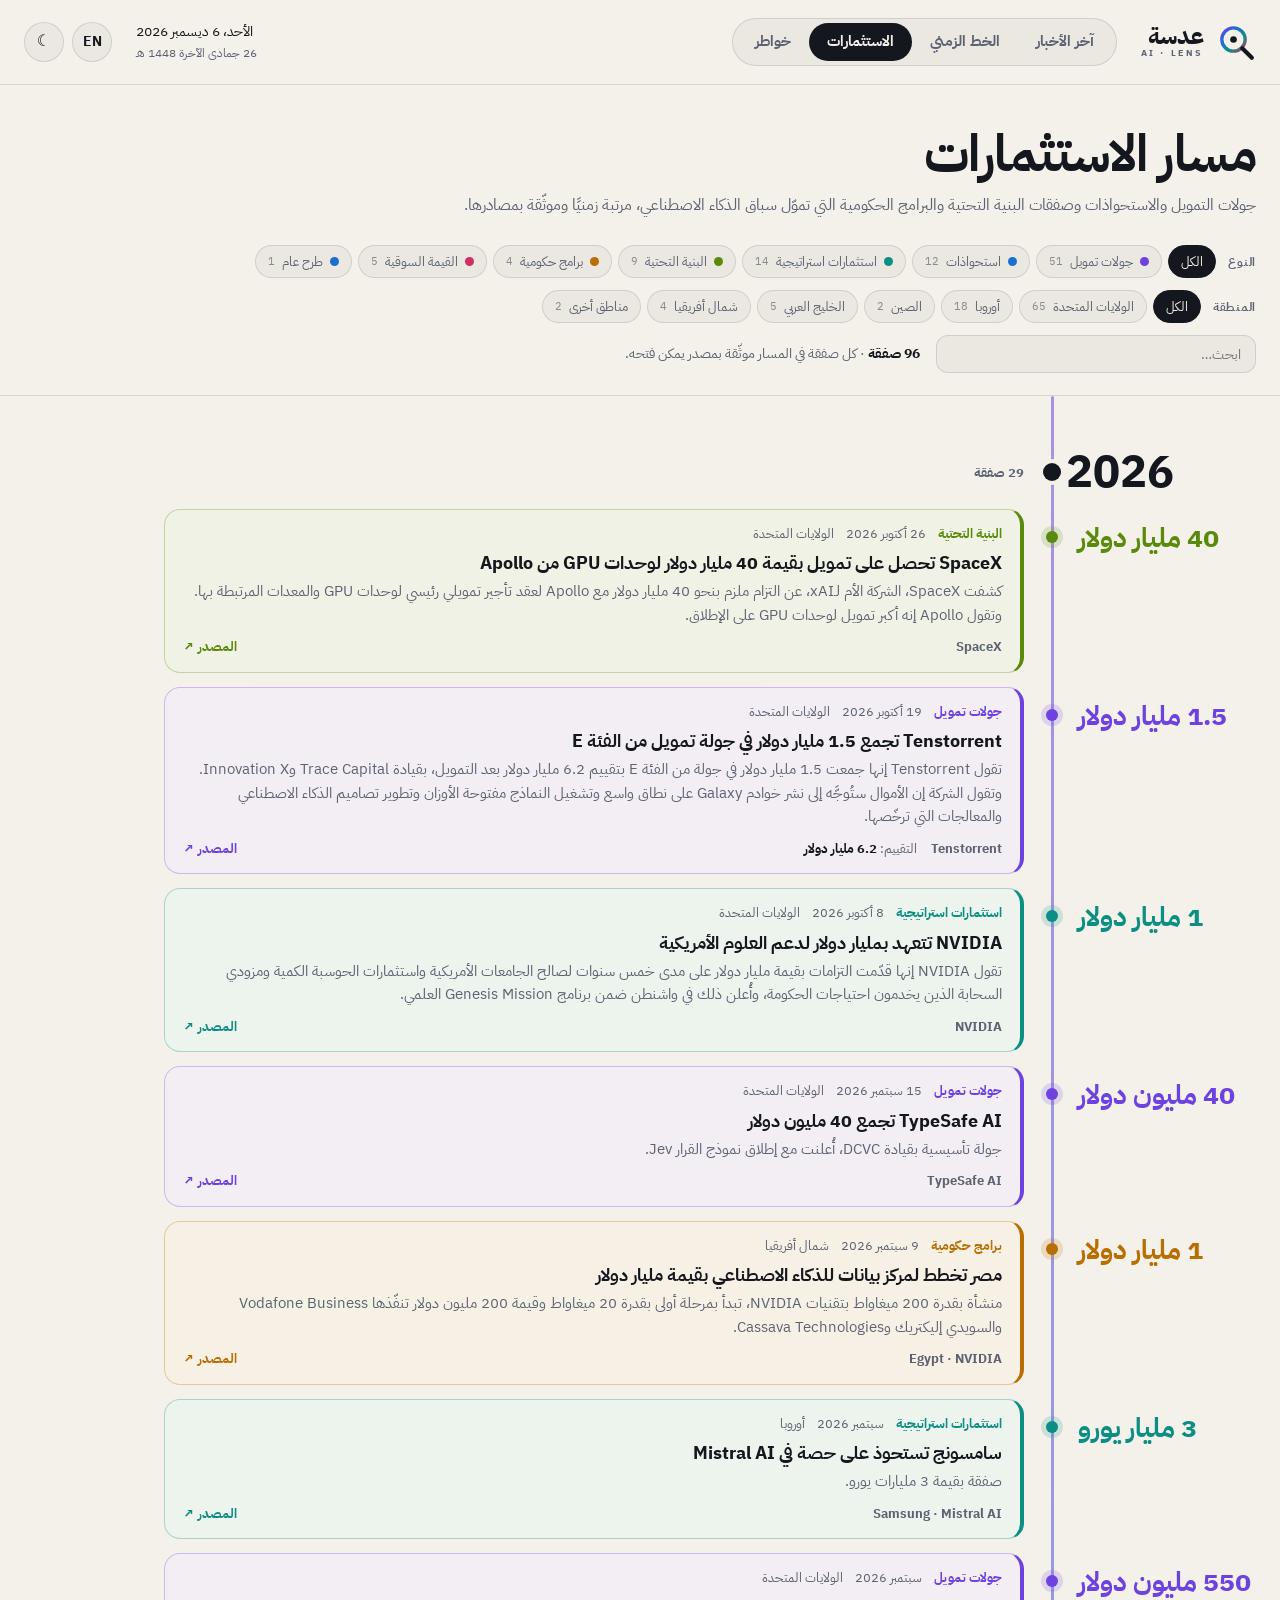
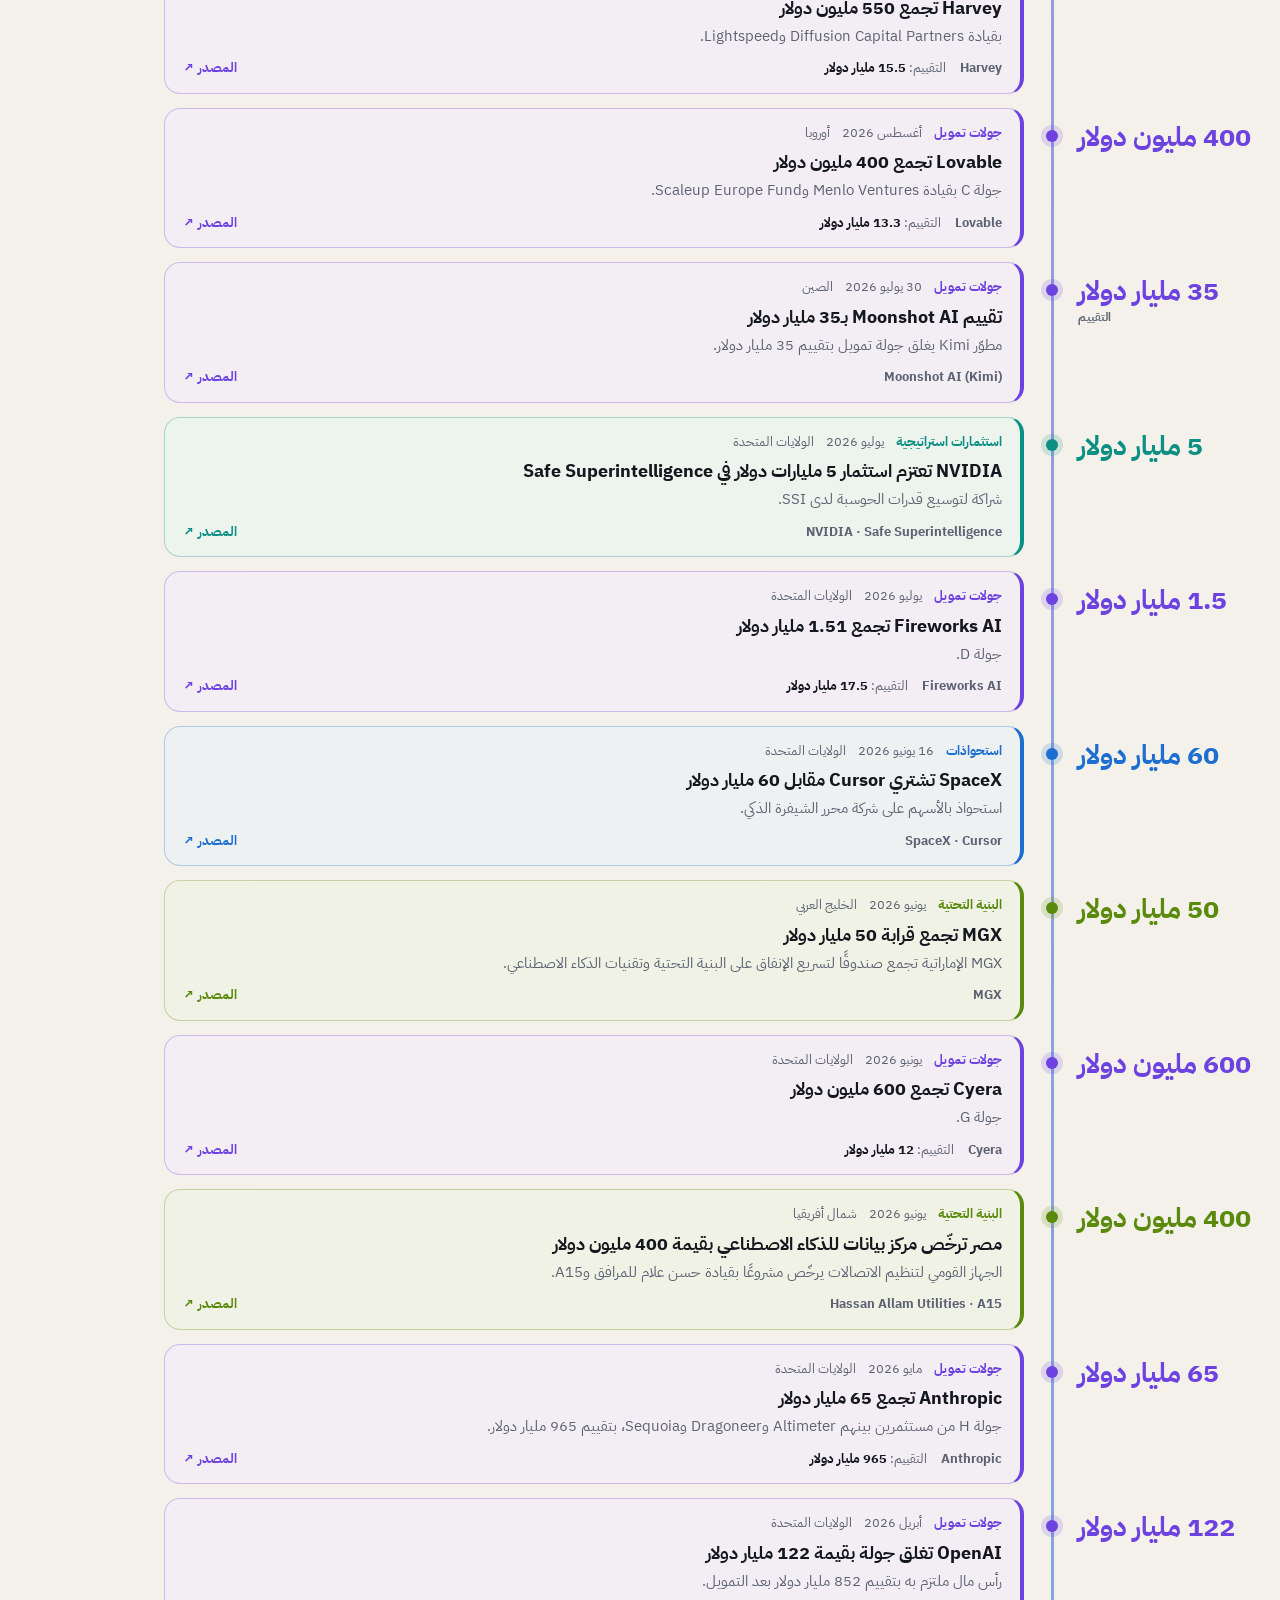
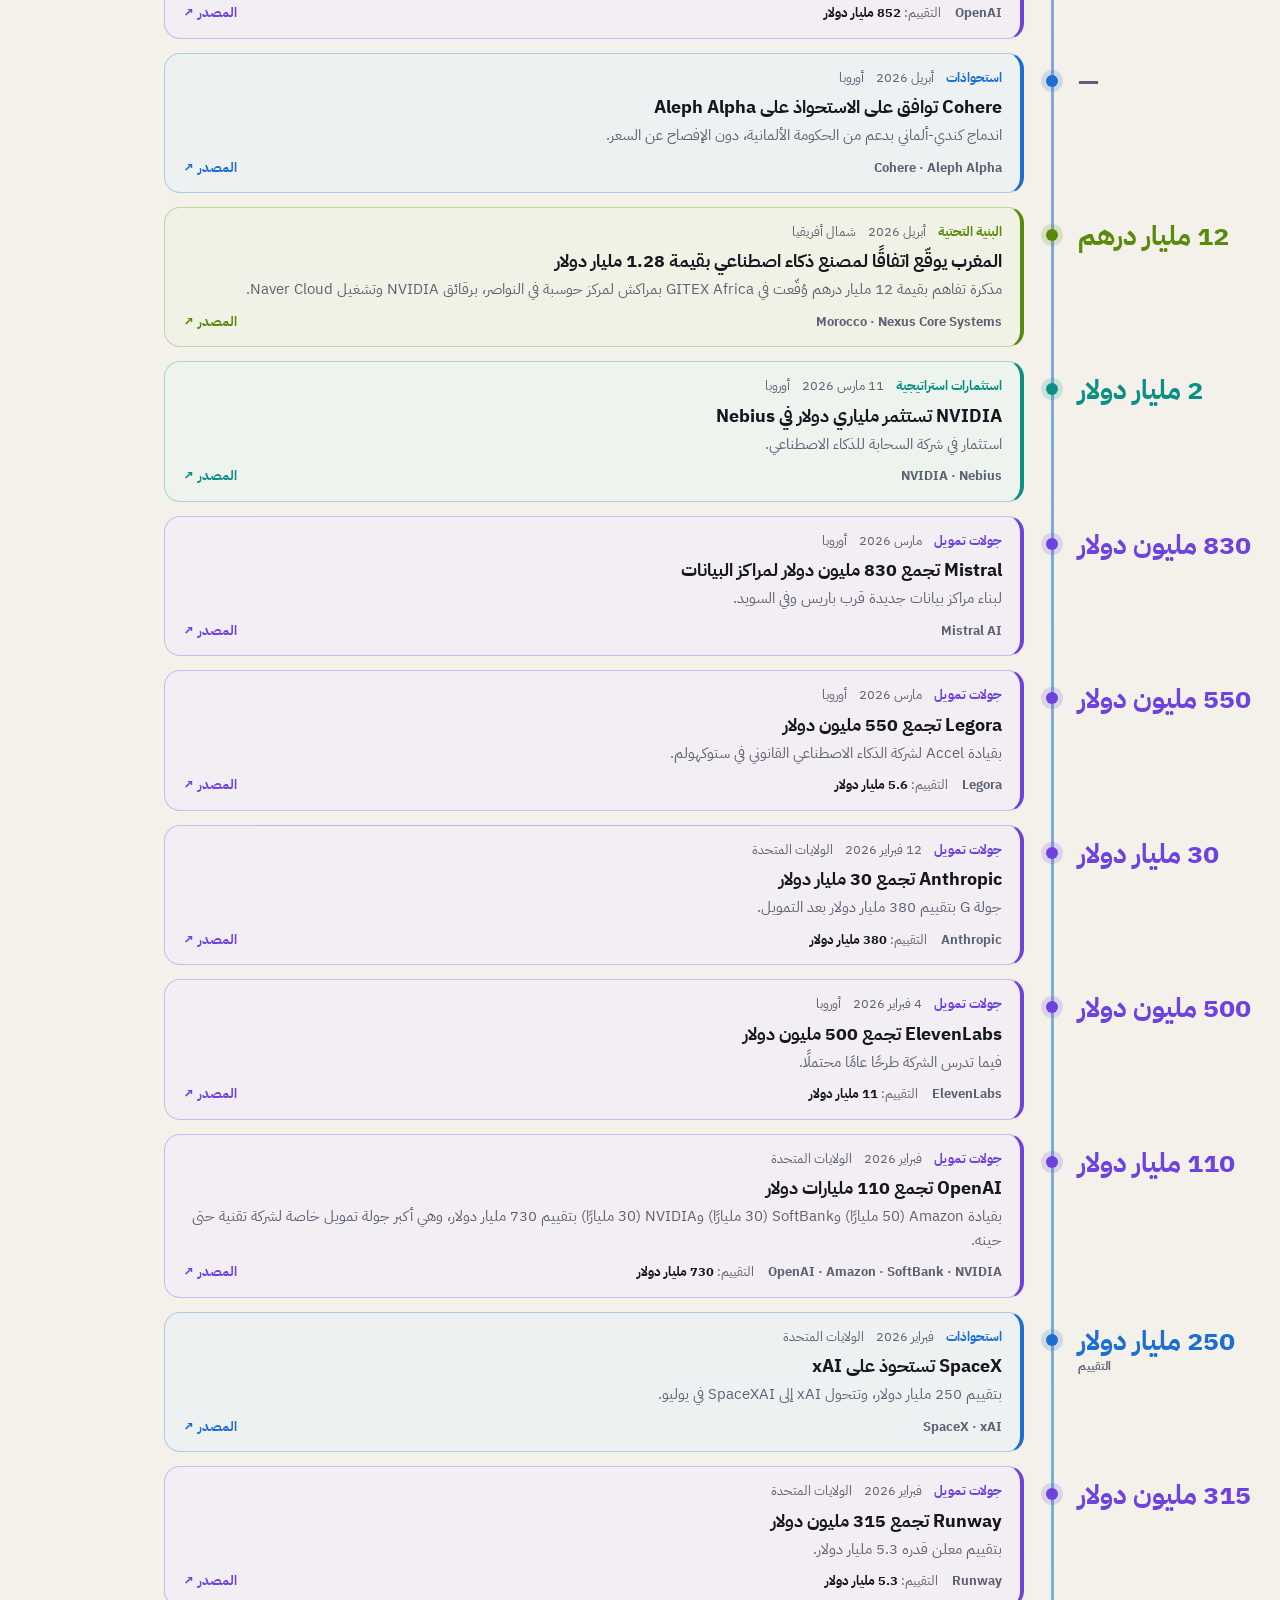
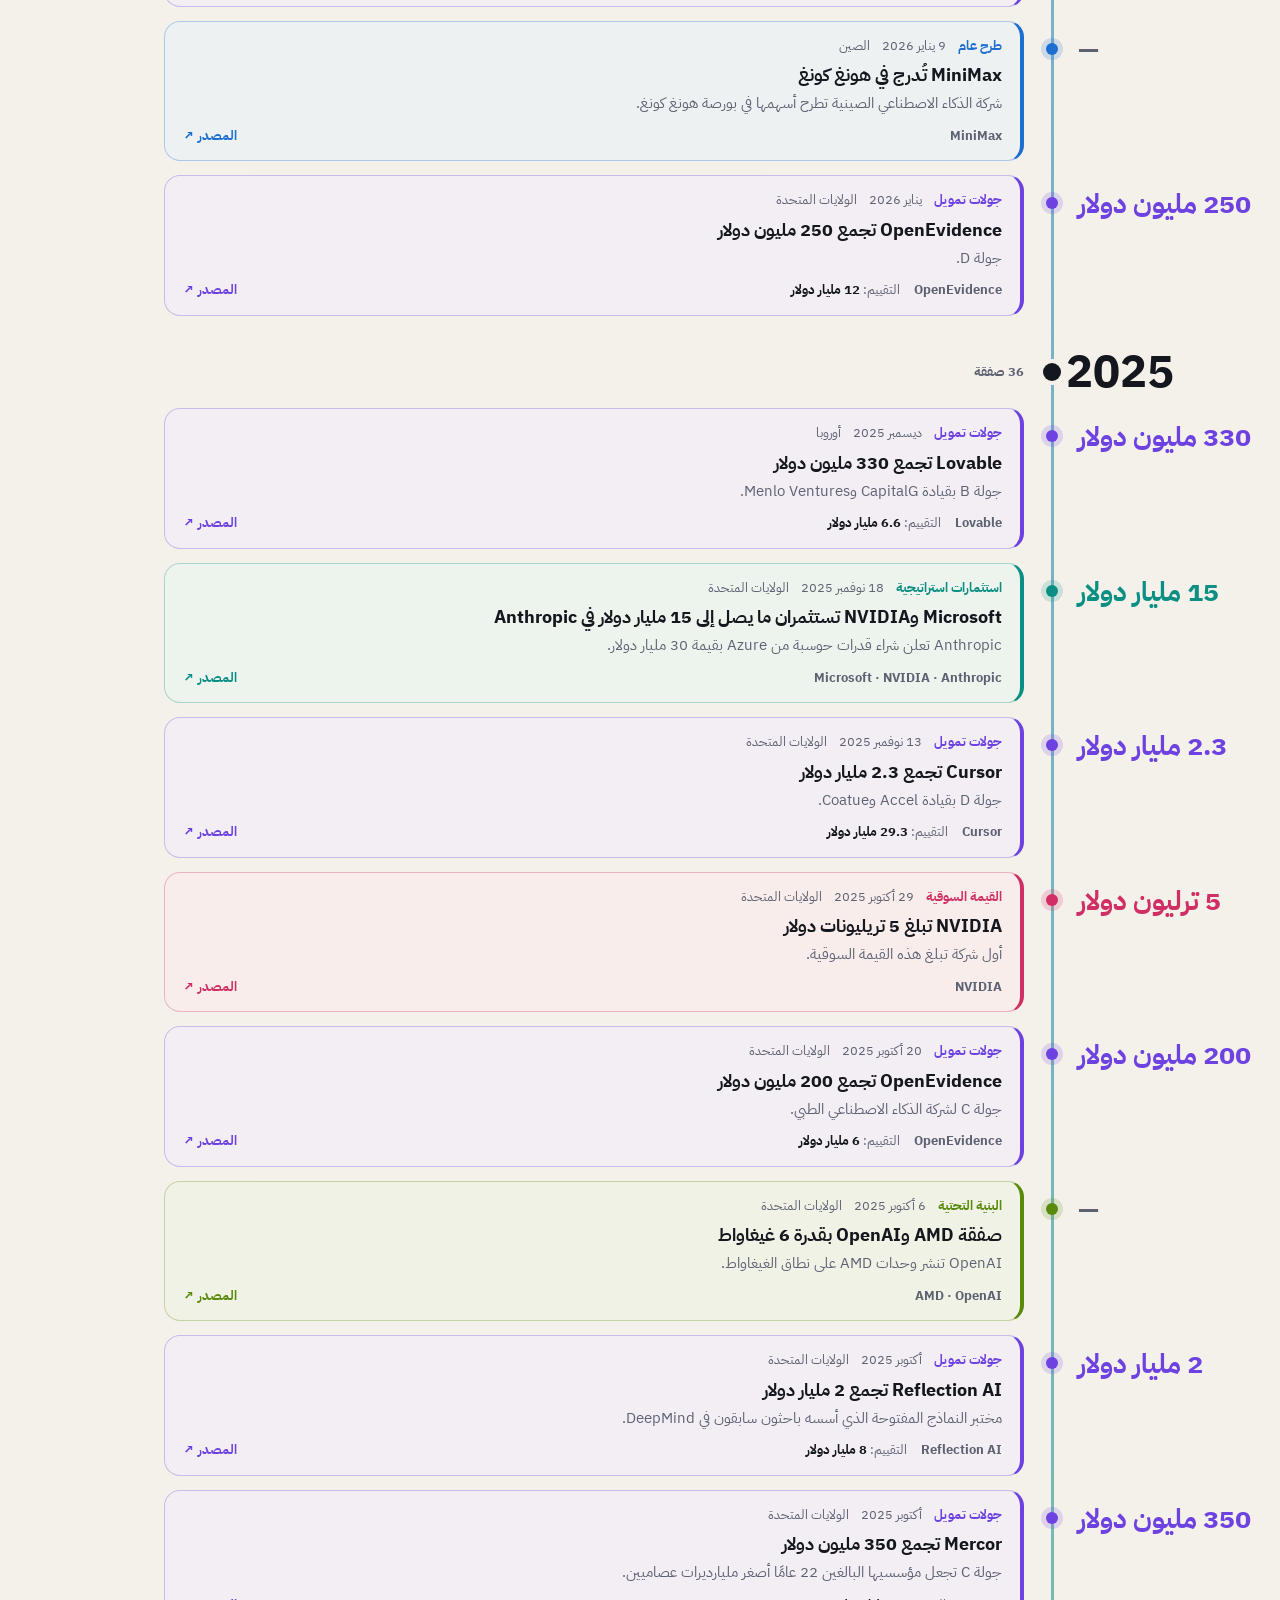
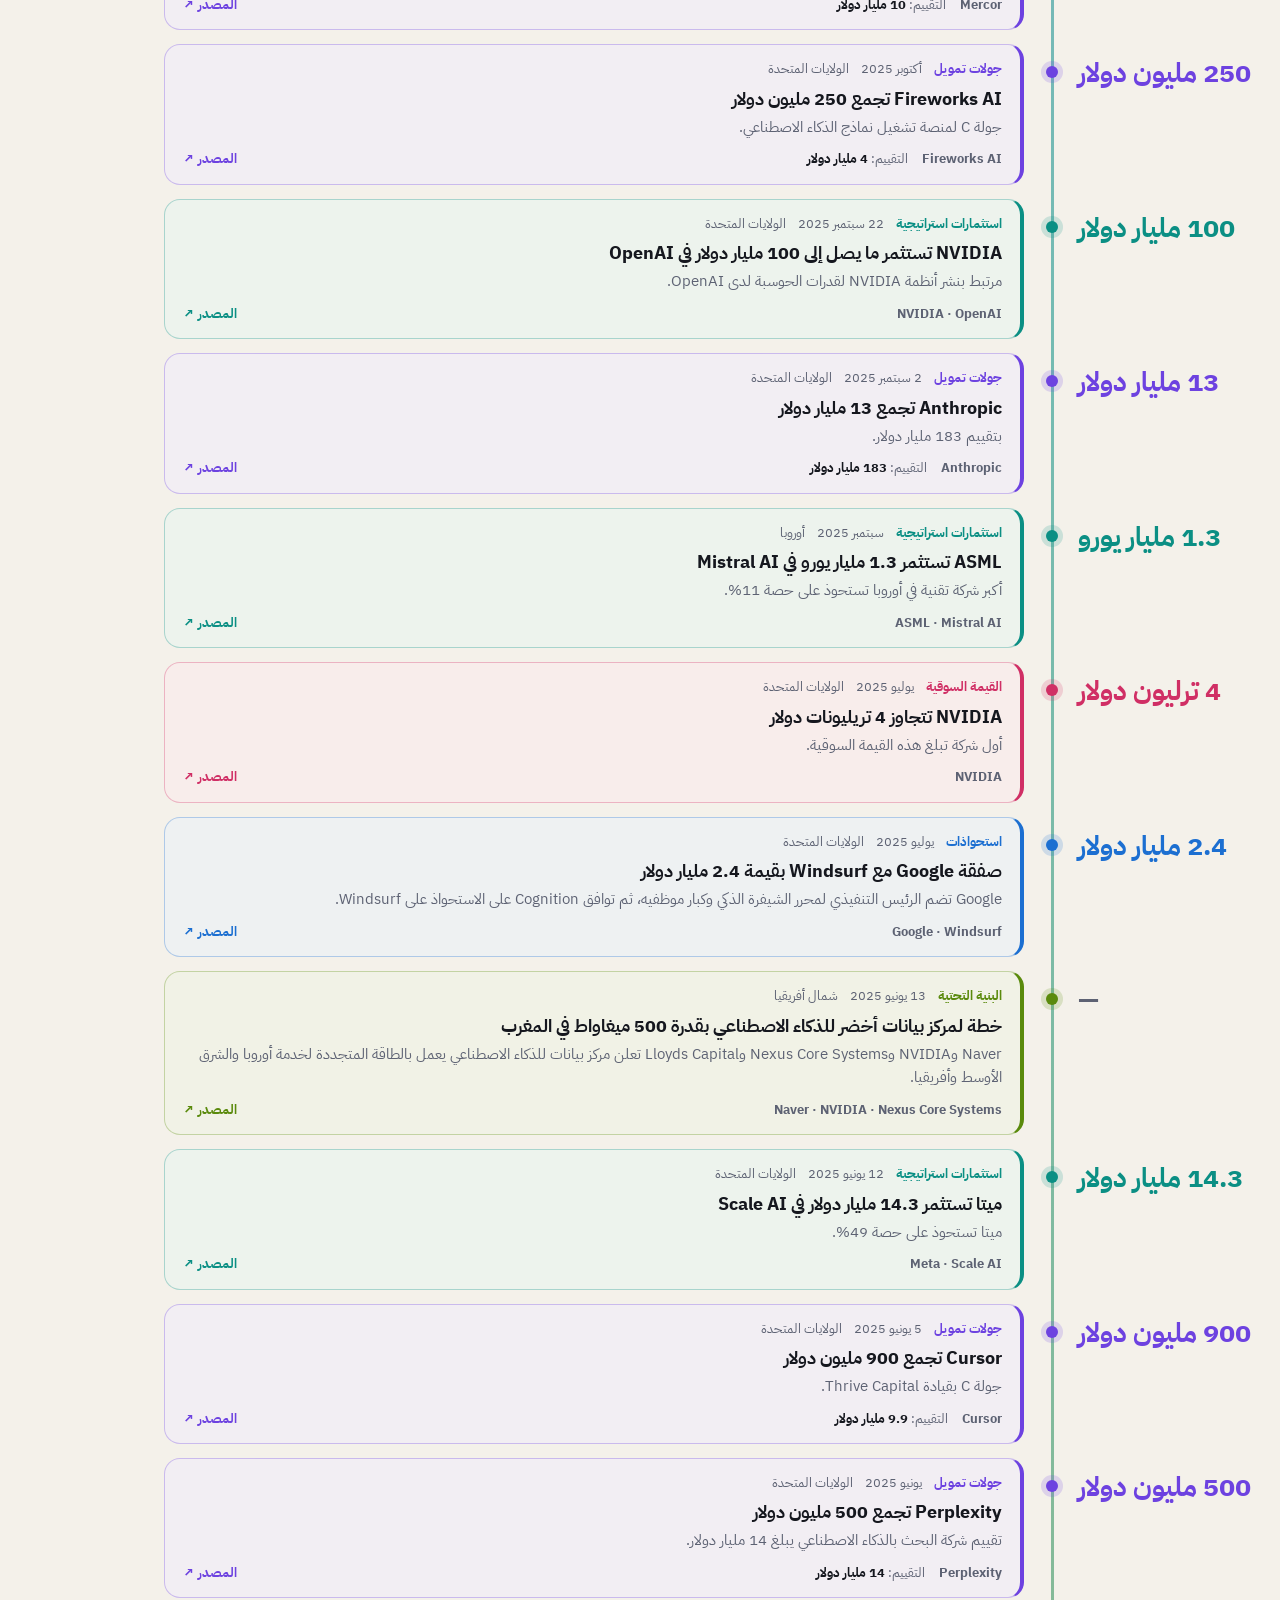
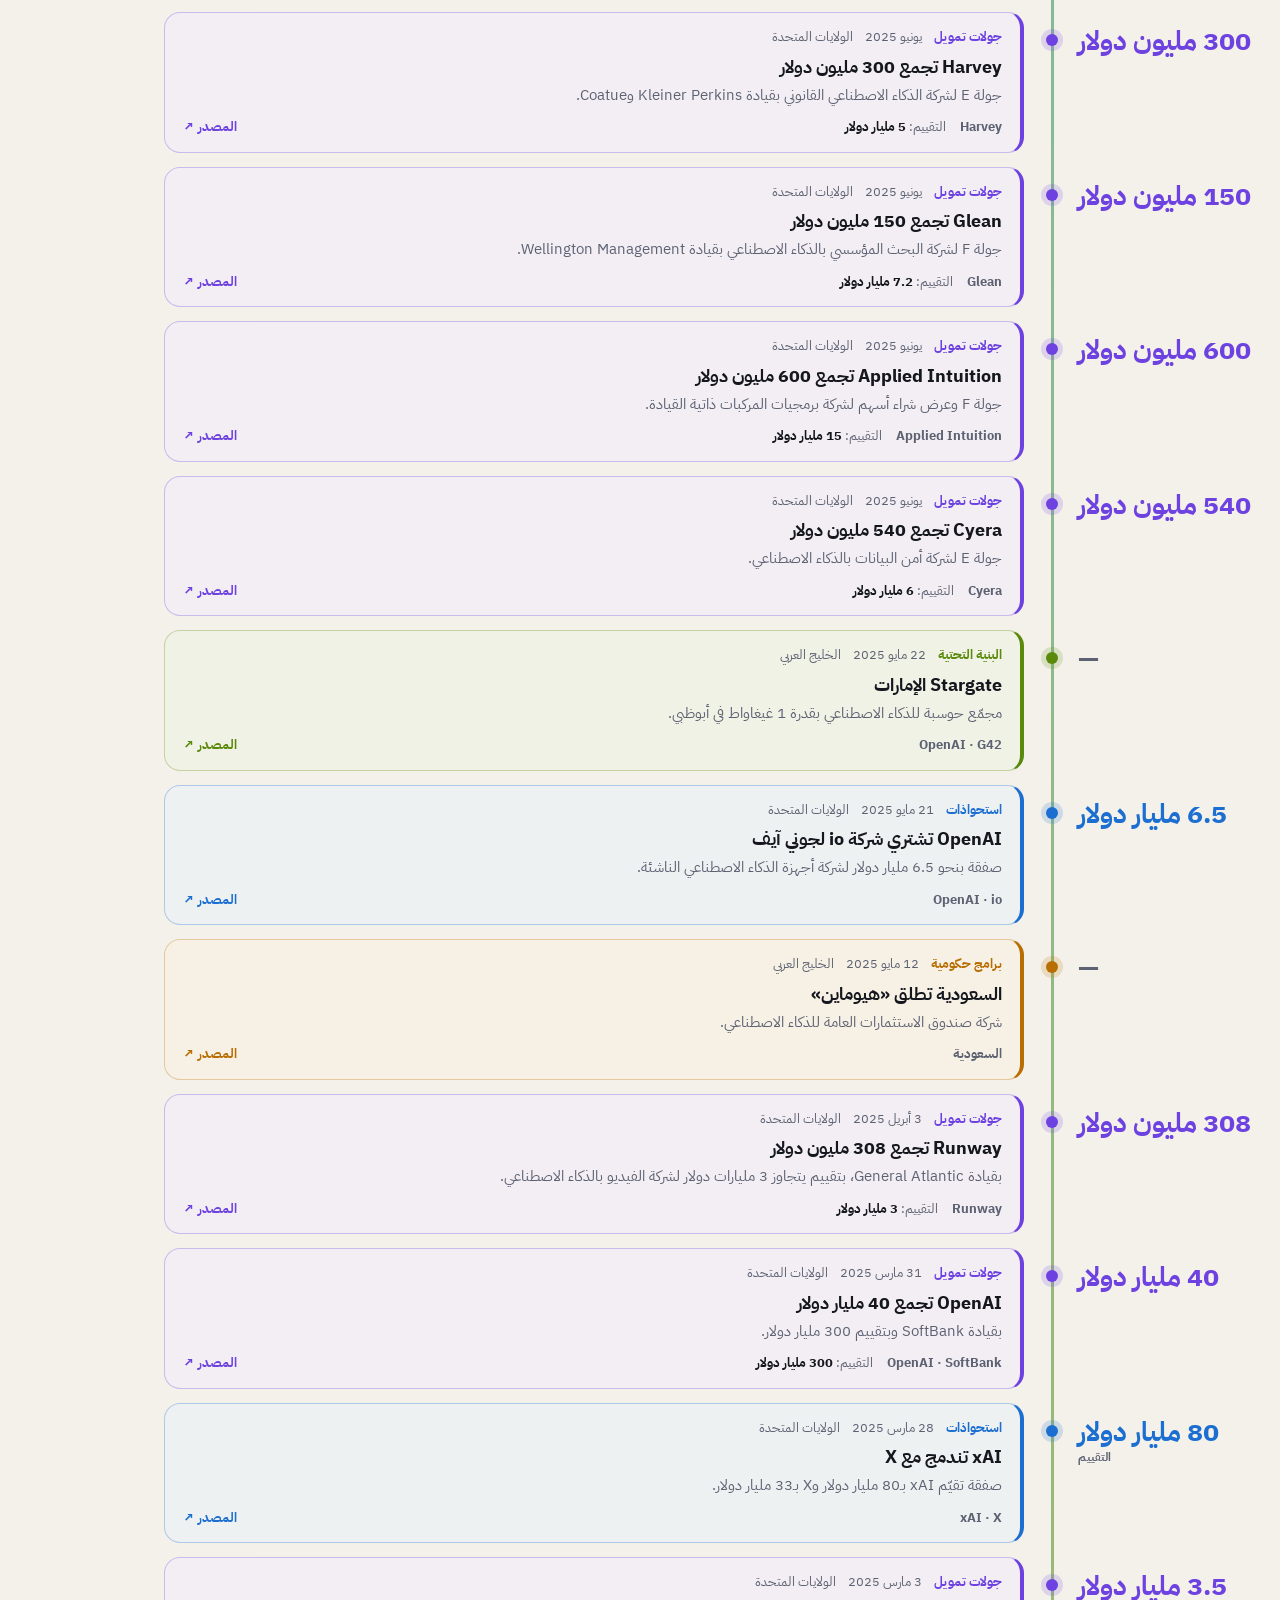
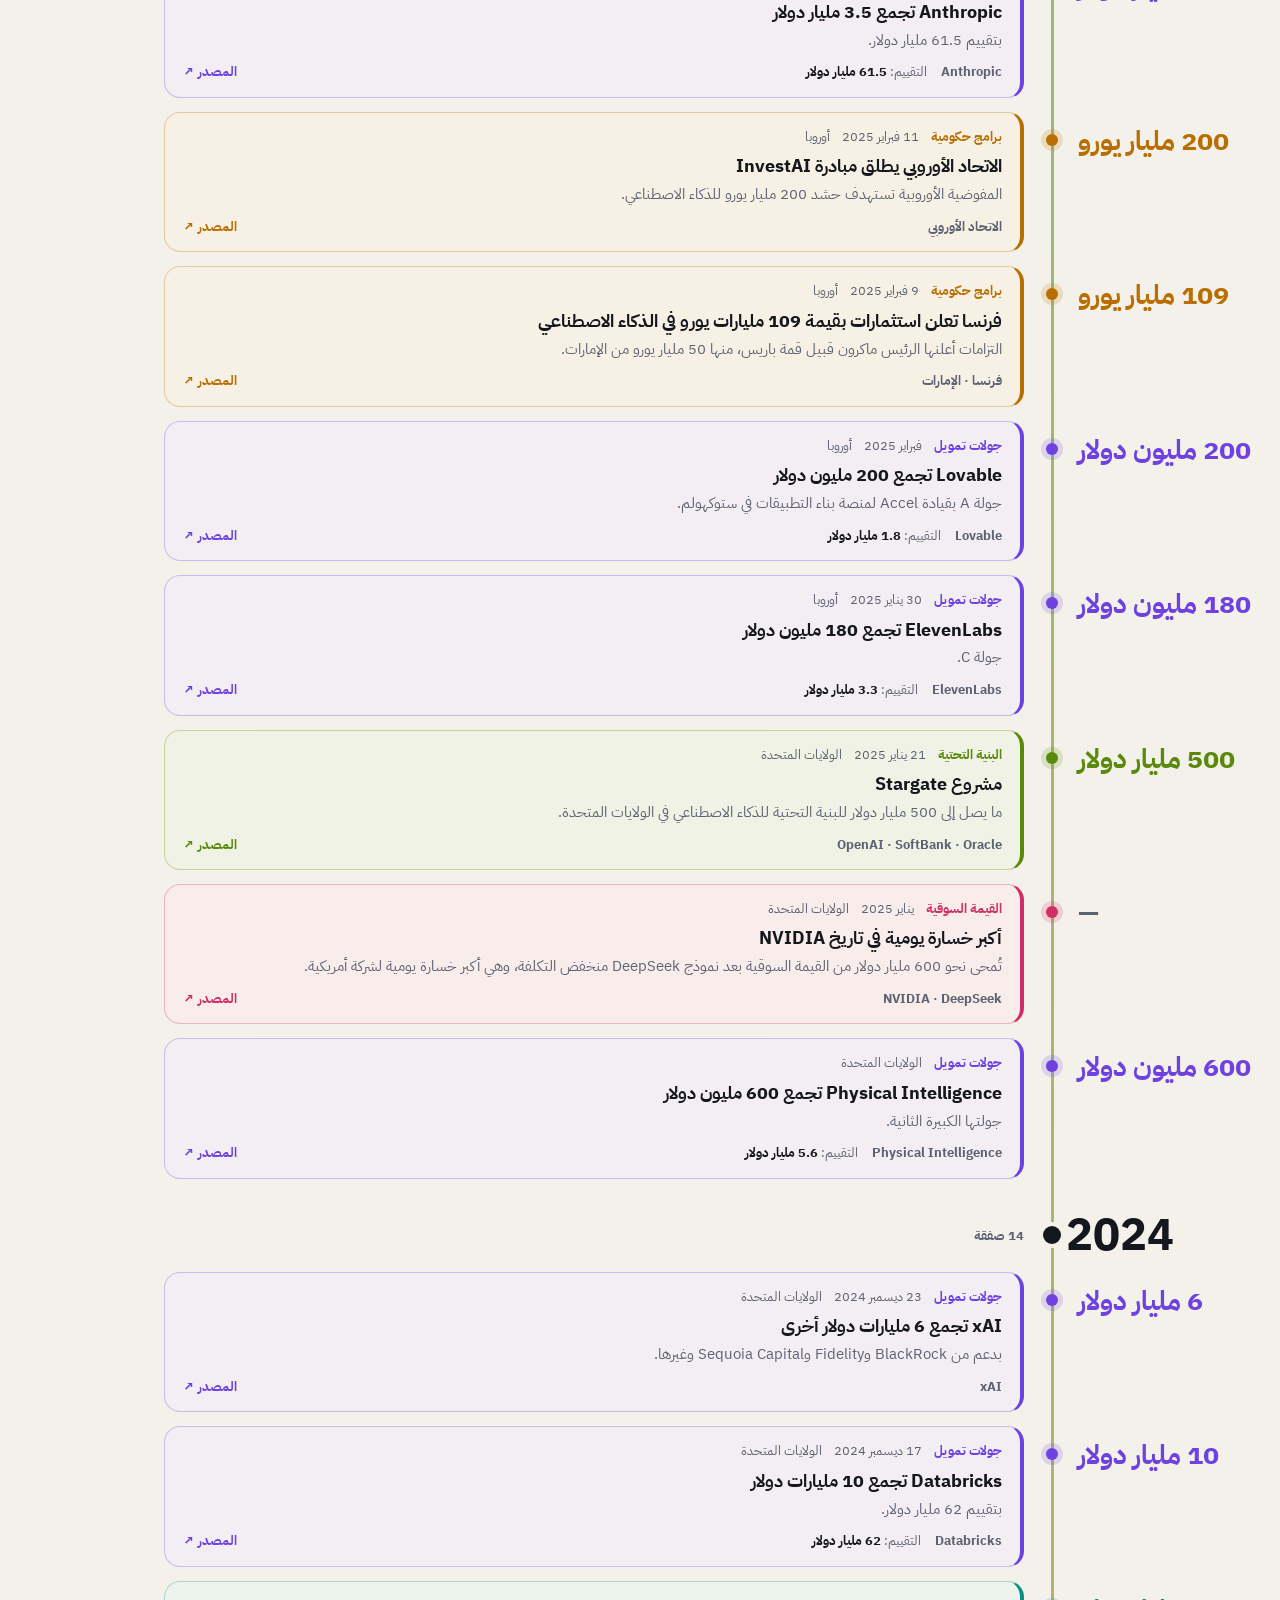
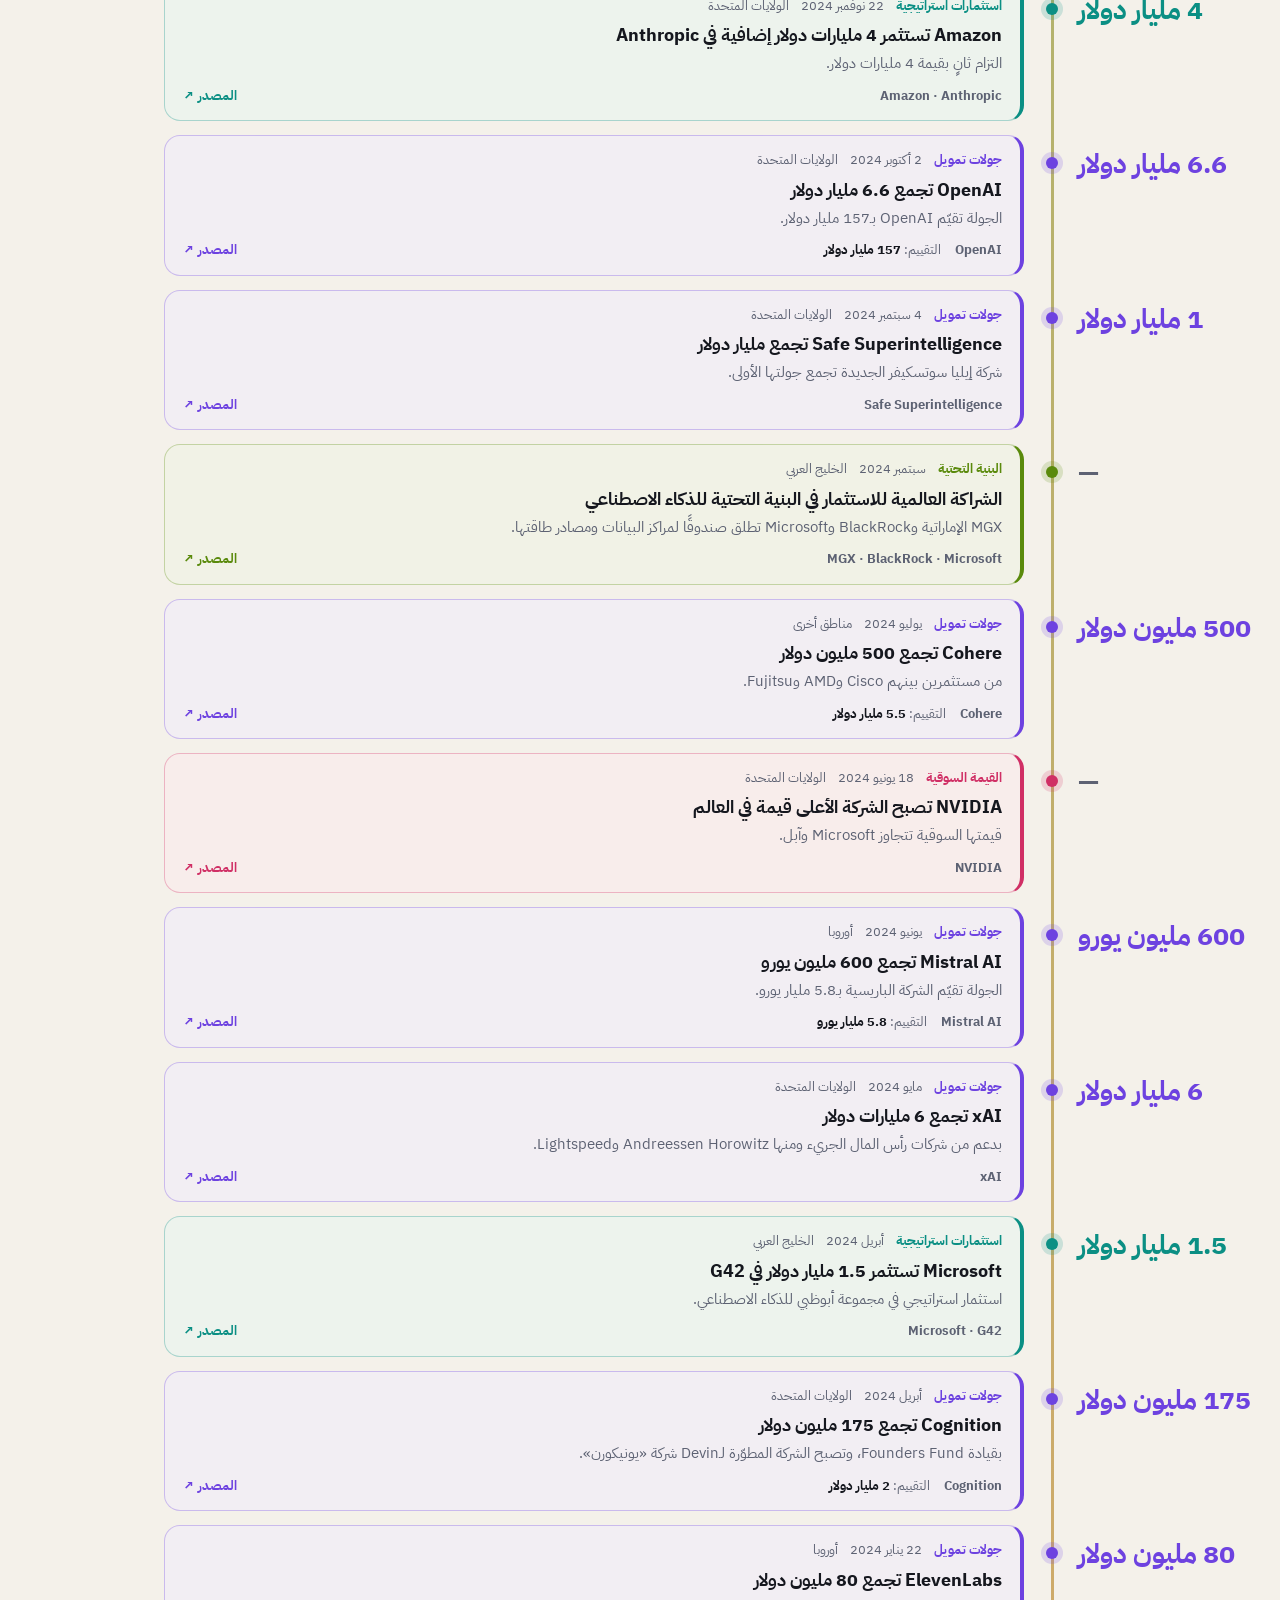
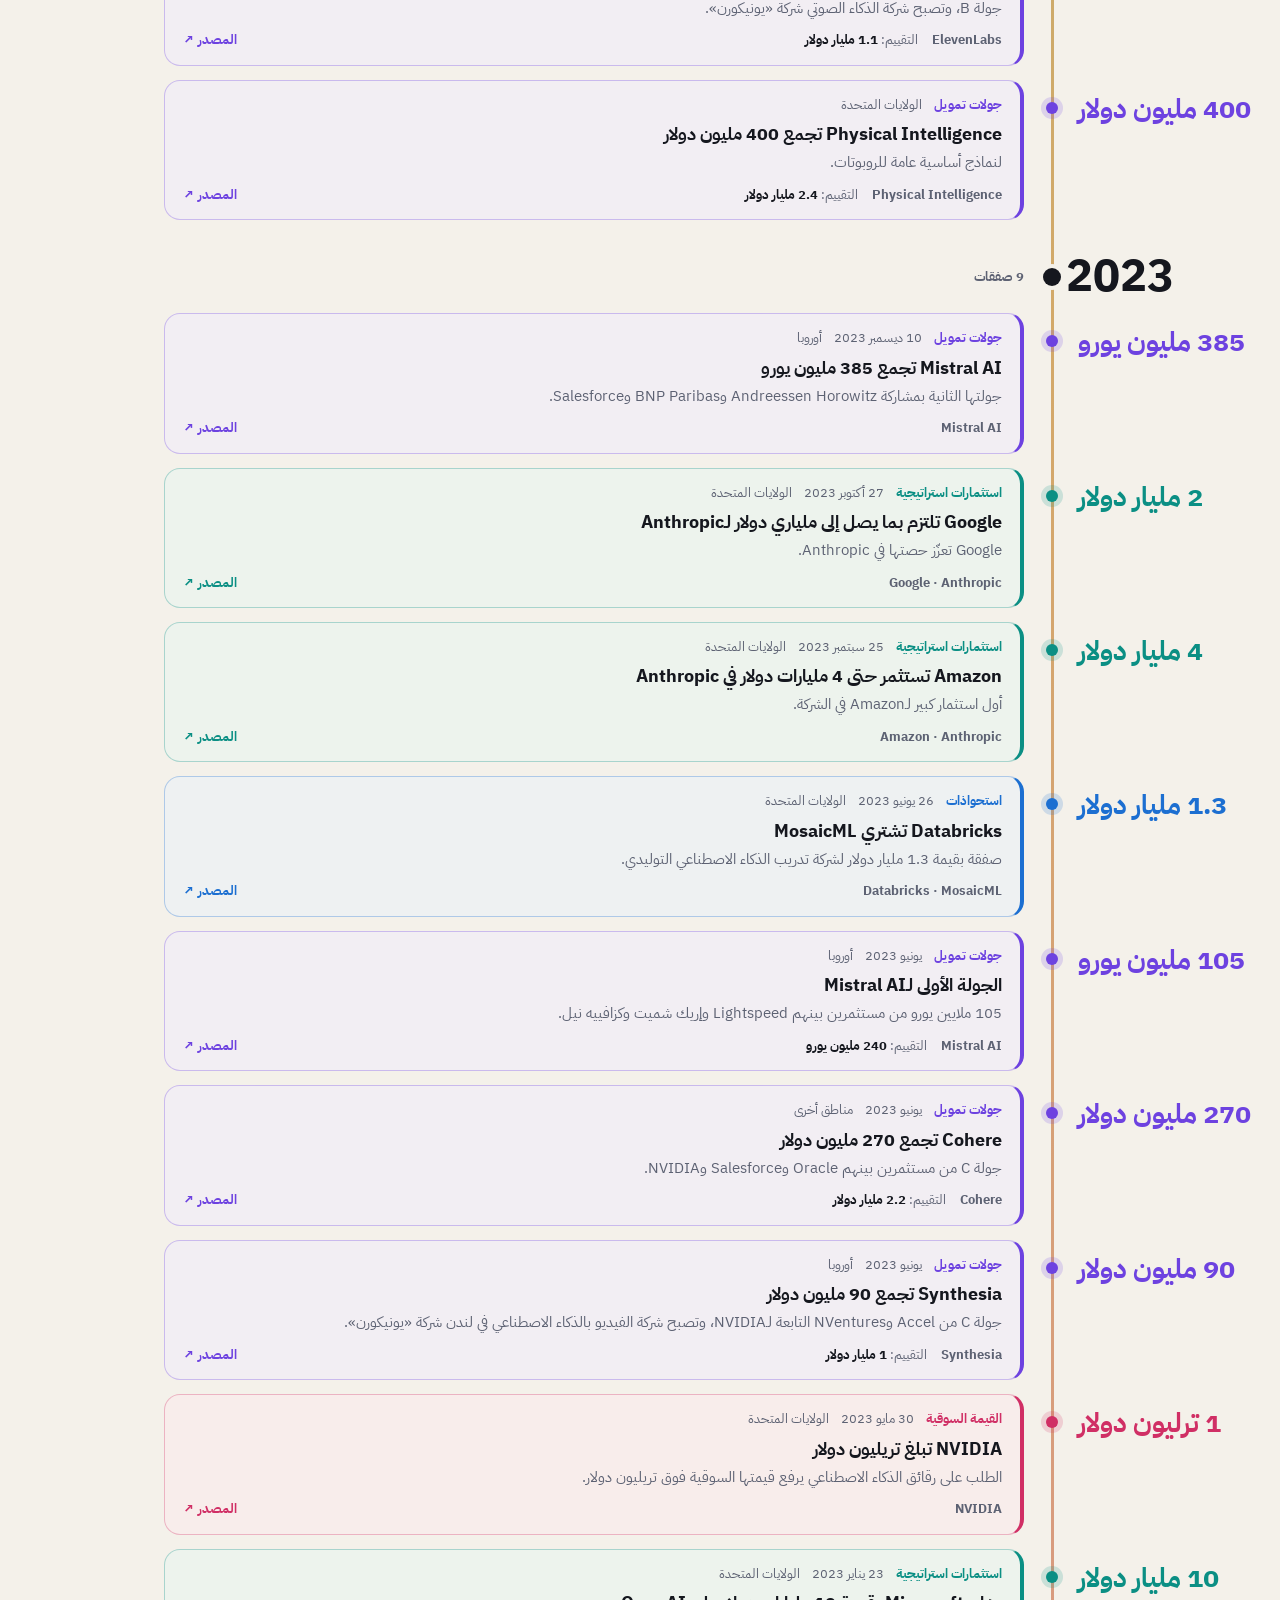
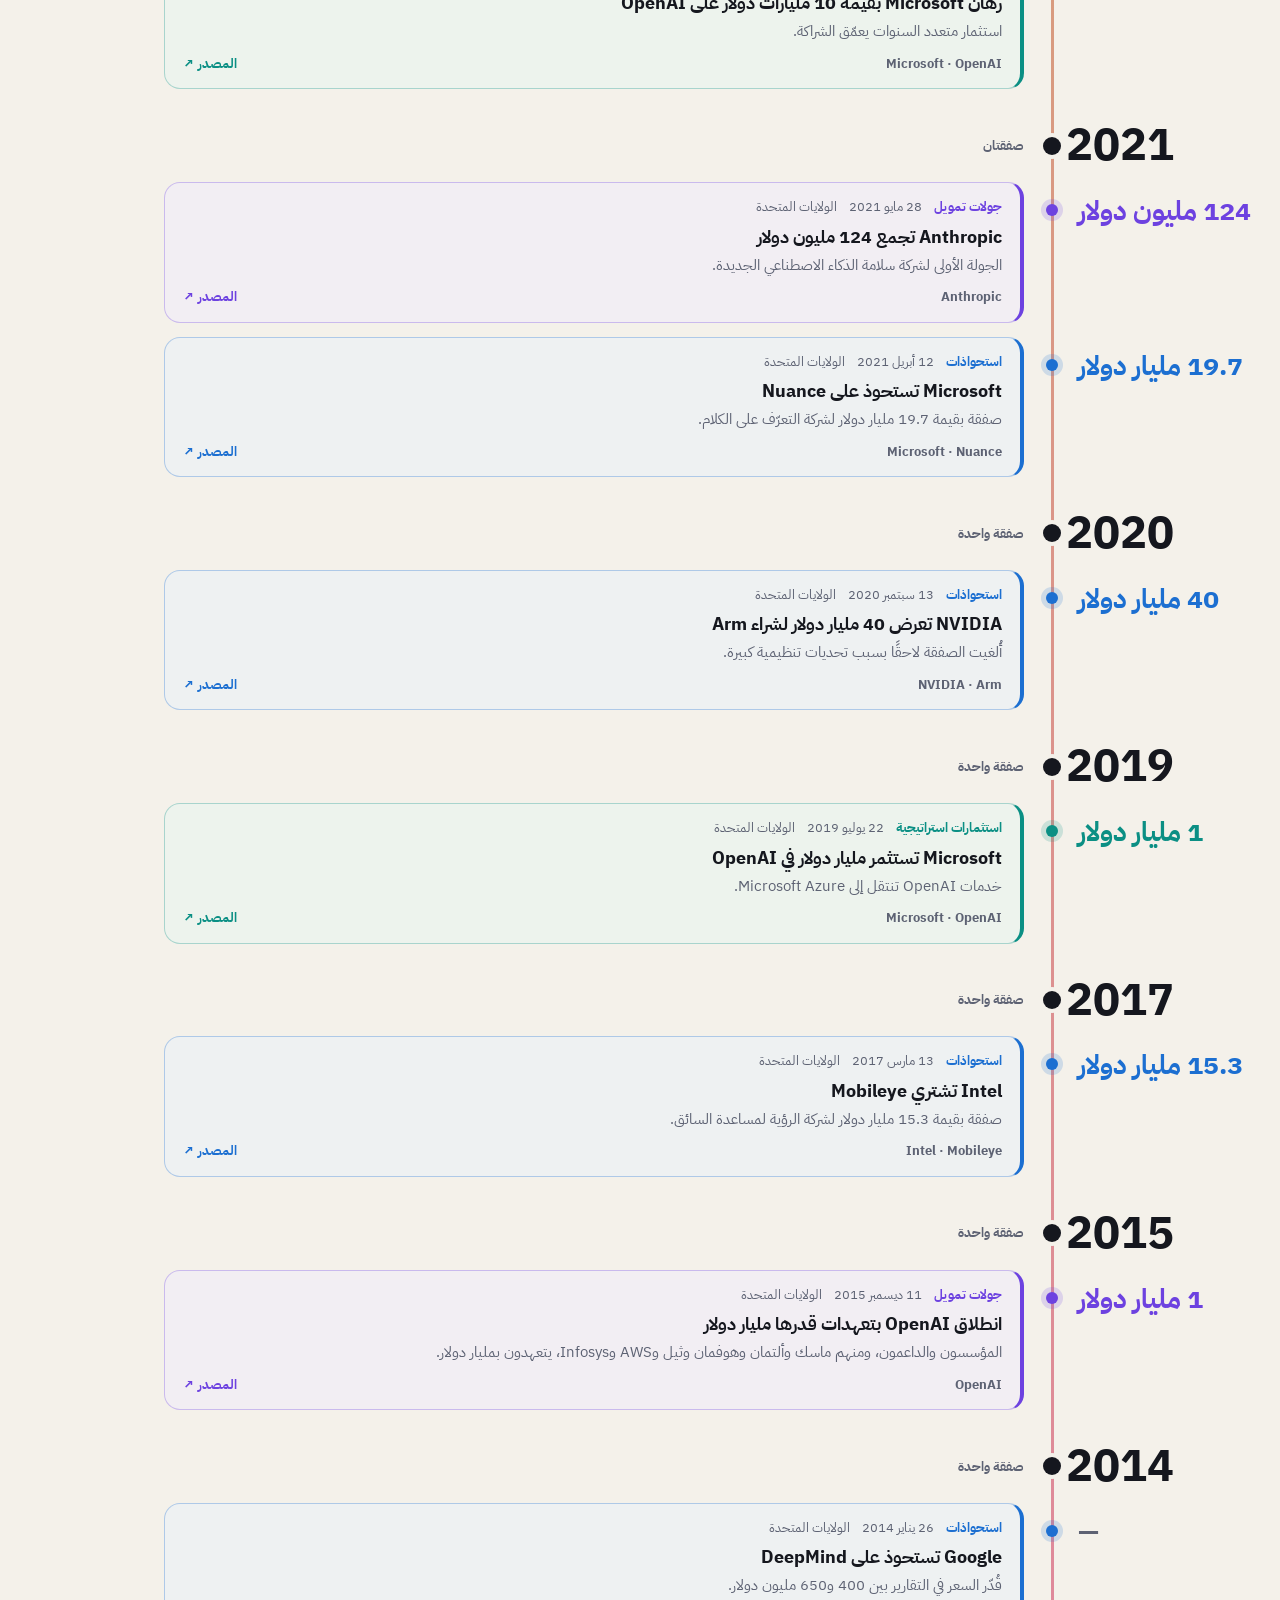
==== commit c92705ab: "Make Latest news the home page index.html is now the news page and the timeline moves to timeline.ht" ====
--- a/invest.html
+++ b/invest.html
@@ -35,8 +35,8 @@
       <span class="brand-name"><b data-i18n="brand">عدسة</b><small>AI · LENS</small></span>
     </a>
     <nav class="tabs" aria-label="pages">
-      <a data-nav="./" href="./"><span data-l="ar">الخط الزمني</span><span data-l="en" lang="en">Timeline</span></a>
-      <a data-nav="news.html" href="news.html"><span data-l="ar">آخر الأخبار</span><span data-l="en" lang="en">Latest news</span></a>
+      <a data-nav="./" href="./"><span data-l="ar">آخر الأخبار</span><span data-l="en" lang="en">Latest news</span></a>
+      <a data-nav="timeline.html" href="timeline.html"><span data-l="ar">الخط الزمني</span><span data-l="en" lang="en">Timeline</span></a>
       <a data-nav="invest.html" href="invest.html" aria-current="page"><span data-l="ar">الاستثمارات</span><span data-l="en" lang="en">Investments</span></a>
       <a data-nav="reflections.html" href="reflections.html"><span data-l="ar">خواطر</span><span data-l="en" lang="en">Reflections</span></a>
     </nav>
